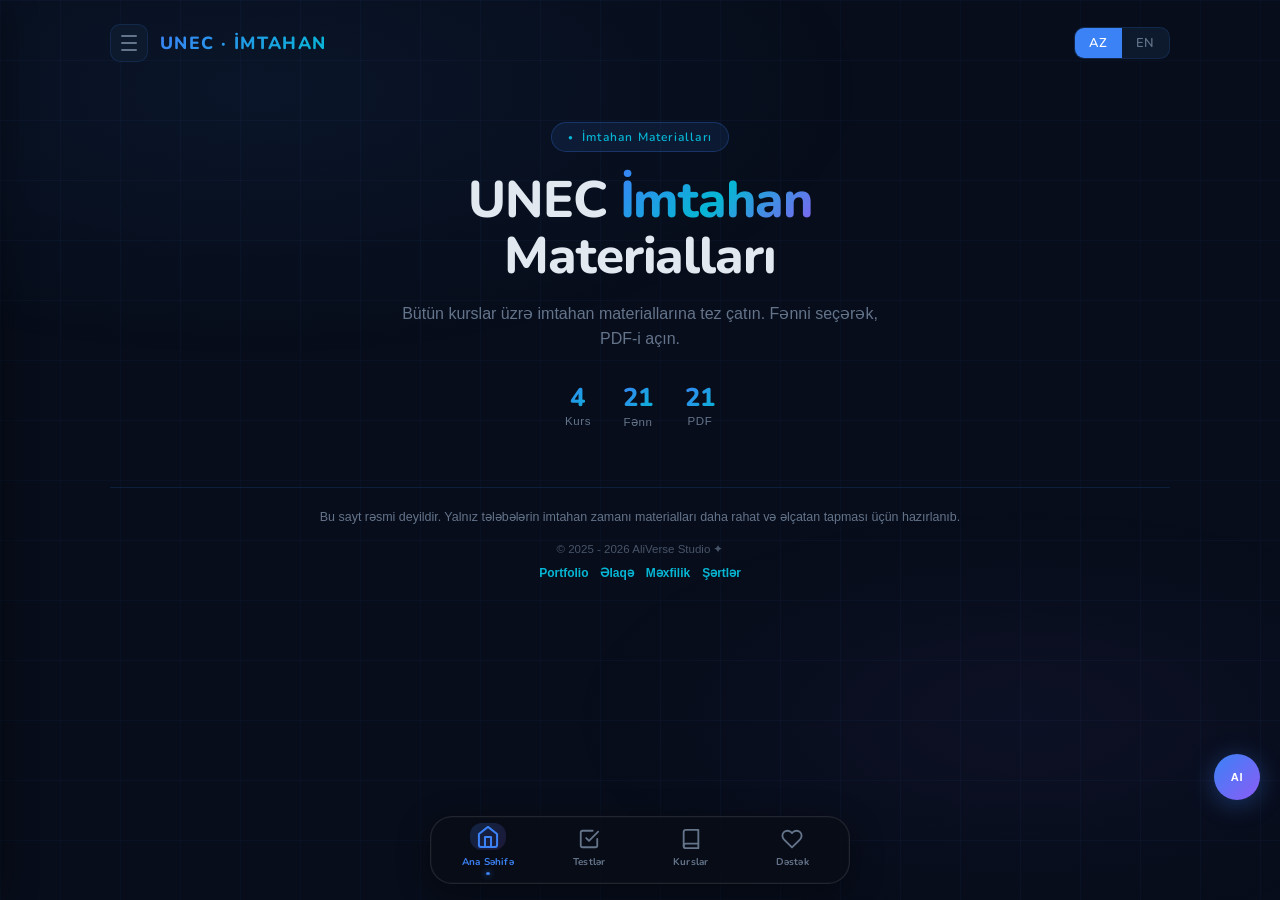
==== index.html @ 5a7d1be7 "Rename index-1.html to index.html" ====
<!DOCTYPE html>
<html lang="az">
<head>
  <meta charset="UTF-8">
  <meta name="viewport" content="width=device-width, initial-scale=1.0">
  <meta name="google-adsense-account" content="ca-pub-4095192858738222">
  <title>UNEC İmtahan Materialları</title>
  <link href="https://fonts.googleapis.com/css2?family=Nunito:wght@400;600;700;800;900&display=swap" rel="stylesheet">
  <link rel="stylesheet" href="style.css">
  <link rel="manifest" href="manifest.json">
  <meta name="theme-color" content="#3b82f6">
  <link rel="apple-touch-icon" href="apple-touch-icon.png">
  <script async src="https://pagead2.googlesyndication.com/pagead/js/adsbygoogle.js?client=ca-pub-4095192858738222" crossorigin="anonymous"></script>
  <script async src="https://www.googletagmanager.com/gtag/js?id=G-HZCMB8RSH3"></script>
  <script>
    window.dataLayer = window.dataLayer || [];
    function gtag(){dataLayer.push(arguments);}
    gtag('js', new Date());
    gtag('config', 'G-HZCMB8RSH3');
  </script>
</head>
<body>

<!-- ═══════════════════════════════════════════════════════════ -->
<!-- PWA INSTALL BANNER                                         -->
<!-- ═══════════════════════════════════════════════════════════ -->
<div id="installBanner">
  <span>📱 Bu saytı tətbiq kimi əlavə et</span>
  <div class="banner-actions">
    <button class="banner-btn-dismiss" onclick="dismissBanner()">Sonra</button>
    <button class="banner-btn-install" onclick="installApp()">Əlavə et</button>
  </div>
</div>

<div class="grid-bg"></div>

<!-- ═══════════════════════════════════════════════════════════ -->
<!-- SIDEBAR OVERLAY                                            -->
<!-- ═══════════════════════════════════════════════════════════ -->
<div id="sidebarOverlay" onclick="closeSidebar()"></div>

<!-- ═══════════════════════════════════════════════════════════ -->
<!-- SIDEBAR PANEL — Sağ tərəfdə                               -->
<!-- ═══════════════════════════════════════════════════════════ -->
<div id="sidebar" class="sidebar">
  <div class="sidebar-header">
    <span class="sidebar-title">Menyu</span>
    <button class="sidebar-close-btn" onclick="closeSidebar()">✕</button>
  </div>

  <!-- Tema Seç -->
  <div class="sidebar-section">
    <div class="sidebar-section-label">🎨 Tema Seç</div>
    <div class="sidebar-theme-options" id="themeOptions">
      <button class="sidebar-theme-opt active" data-theme="ocean" onclick="applyTheme('ocean',this)">
        <span class="theme-dot" style="background:#3b82f6"></span>
        <span class="theme-dot" style="background:#06b6d4"></span>
        <span class="theme-dot" style="background:#8b5cf6"></span>
        <span class="sidebar-theme-name">Ocean</span>
      </button>
      <button class="sidebar-theme-opt" data-theme="forest" onclick="applyTheme('forest',this)">
        <span class="theme-dot" style="background:#22c55e"></span>
        <span class="theme-dot" style="background:#4ade80"></span>
        <span class="theme-dot" style="background:#86efac"></span>
        <span class="sidebar-theme-name">Forest</span>
      </button>
      <button class="sidebar-theme-opt" data-theme="sunset" onclick="applyTheme('sunset',this)">
        <span class="theme-dot" style="background:#f97316"></span>
        <span class="theme-dot" style="background:#ec4899"></span>
        <span class="theme-dot" style="background:#fbbf24"></span>
        <span class="sidebar-theme-name">Sunset</span>
      </button>
      <button class="sidebar-theme-opt theme-extra" data-theme="midnight" onclick="applyTheme('midnight',this)">
        <span class="theme-dot" style="background:#ffffff"></span>
        <span class="theme-dot" style="background:#a3a3a3"></span>
        <span class="theme-dot" style="background:#737373"></span>
        <span class="sidebar-theme-name">Midnight</span>
      </button>
      <button class="sidebar-theme-opt theme-extra" data-theme="candy" onclick="applyTheme('candy',this)">
        <span class="theme-dot" style="background:#a855f7"></span>
        <span class="theme-dot" style="background:#ec4899"></span>
        <span class="theme-dot" style="background:#8b5cf6"></span>
        <span class="sidebar-theme-name">Candy</span>
      </button>
      <button class="sidebar-theme-opt theme-extra" data-theme="arctic" onclick="applyTheme('arctic',this)">
        <span class="theme-dot" style="background:#0284c7"></span>
        <span class="theme-dot" style="background:#0ea5e9"></span>
        <span class="theme-dot" style="background:#38bdf8"></span>
        <span class="sidebar-theme-name">Arctic</span>
      </button>
    </div>
    <button class="theme-expand-btn" id="themeExpandBtn" onclick="toggleExtraThemes()">
      <span id="themeExpandLabel">Daha çox tema</span>
      <svg id="themeExpandIcon" width="12" height="12" viewBox="0 0 24 24" fill="none" stroke="currentColor" stroke-width="2.5" stroke-linecap="round"><polyline points="6 9 12 15 18 9"/></svg>
    </button>
  </div>

  <div class="sidebar-divider"></div>

  <!-- Təşəkkürlər -->
  <div class="sidebar-section">
    <div class="sidebar-section-label">💛 Töhfəçilər</div>
    <button class="sidebar-menu-item" onclick="closeSidebar(); openThanks();">
      <span class="sidebar-menu-icon">
        <svg width="15" height="15" viewBox="0 0 24 24" fill="currentColor" stroke="none"><path d="M20.84 4.61a5.5 5.5 0 0 0-7.78 0L12 5.67l-1.06-1.06a5.5 5.5 0 0 0-7.78 7.78l1.06 1.06L12 21.23l7.78-7.78 1.06-1.06a5.5 5.5 0 0 0 0-7.78z"/></svg>
      </span>
      Təşəkkürlər
      <span class="sidebar-menu-arrow">›</span>
    </button>
  </div>

  <div class="sidebar-divider"></div>

  <!-- About, Privacy, Terms -->
  <div class="sidebar-section">
    <div class="sidebar-section-label">ℹ️ Sayt haqqında</div>
    <button class="sidebar-menu-item" onclick="openAboutModal()">
      <span class="sidebar-menu-icon">
        <svg width="15" height="15" viewBox="0 0 24 24" fill="none" stroke="currentColor" stroke-width="2"><circle cx="12" cy="12" r="10"/><line x1="12" y1="8" x2="12" y2="12"/><line x1="12" y1="16" x2="12.01" y2="16"/></svg>
      </span>
      Haqqımızda
      <span class="sidebar-menu-arrow">›</span>
    </button>
    <button class="sidebar-menu-item" onclick="openPrivacyModal()">
      <span class="sidebar-menu-icon">
        <svg width="15" height="15" viewBox="0 0 24 24" fill="none" stroke="currentColor" stroke-width="2"><path d="M12 22s8-4 8-10V5l-8-3-8 3v7c0 6 8 10 8 10z"/></svg>
      </span>
      Məxfilik siyasəti
      <span class="sidebar-menu-arrow">›</span>
    </button>
    <button class="sidebar-menu-item" onclick="openTermsModal()">
      <span class="sidebar-menu-icon">
        <svg width="15" height="15" viewBox="0 0 24 24" fill="none" stroke="currentColor" stroke-width="2"><path d="M14 2H6a2 2 0 0 0-2 2v16a2 2 0 0 0 2 2h12a2 2 0 0 0 2-2V8z"/><polyline points="14 2 14 8 20 8"/></svg>
      </span>
      İstifadə Şərtləri
      <span class="sidebar-menu-arrow">›</span>
    </button>
  </div>

  <div class="sidebar-footer">
    &copy; 2025 - 2026 AliVerse Studio ✦
  </div>
</div>

<!-- ═══════════════════════════════════════════════════════════ -->
<!-- SUPPORT TOAST NOTIFICATION                                 -->
<!-- ═══════════════════════════════════════════════════════════ -->
<div id="supportToast" class="support-toast">
  <div class="st-left">
    <div class="st-icon">☕</div>
    <div class="st-text">
      <span class="st-title">Layihəyə dəstək ol</span>
      <span class="st-sub">Birbank və ya m10 ilə töhfə ver</span>
    </div>
  </div>
  <div class="st-right">
    <a href="https://app.birbank.az/qp?t=2&id=3F12353F2088F167E0634C0214ACD220" target="_blank" rel="noopener" class="st-btn st-btn-birbank" onclick="dismissToast()">Birbank</a>
    <a href="https://m10.onelink.me/g54T/cw5bg1gx" target="_blank" rel="noopener" class="st-btn st-btn-m10" onclick="dismissToast()">m10</a>
    <button class="st-close" onclick="dismissToast()" aria-label="Bağla">✕</button>
  </div>
</div>

<!-- ═══════════════════════════════════════════════════════════ -->
<!-- HEADER                                                     -->
<!-- ═══════════════════════════════════════════════════════════ -->
<header>
  <div style="display:flex;align-items:center;gap:12px;">
    <button class="hamburger-btn" id="hamburgerBtn" onclick="toggleSidebar()" title="Menyu" aria-label="Menyu aç">
      <span class="hamburger-line"></span>
      <span class="hamburger-line"></span>
      <span class="hamburger-line"></span>
    </button>
    <div class="logo" id="logo-easter" onclick="easterEggClick()">UNEC · İMTAHAN</div>
  </div>
  <div class="lang-toggle">
    <button class="lang-btn active" onclick="setLang('az')">AZ</button>
    <button class="lang-btn" onclick="setLang('en')">EN</button>
  </div>
</header>

<!-- ═══════════════════════════════════════════════════════════ -->
<!-- MODALS                                                     -->
<!-- ═══════════════════════════════════════════════════════════ -->

<!-- Easter Egg Modal -->
<div id="easterOverlay" class="thanks-overlay hidden" onclick="closeEasterIfOutside(event)">
  <div class="thanks-modal" id="easterModal">
    <div class="thanks-modal-header">
      <span class="thanks-modal-icon" style="animation:none">🫥</span>
      <h2 class="thanks-modal-title" style="font-size:1rem">Gizli Bölmə</h2>
      <button class="thanks-modal-close" onclick="closeEaster()">✕</button>
    </div>
    <div class="easter-body">
      <div class="easter-icon">🏆</div>
      <h3 class="easter-title">Xüsusi Təşəkkürlər</h3>
      <p class="easter-desc">Bu sayta <strong>heç bir töhfə vermədiyiniz</strong> üçün sizə xüsusi minnətdarlığımızı bildiririk.</p>
      <div class="easter-list">
        <div class="easter-person"><span class="easter-num">🥇</span><span>Vəlizadə Kərim</span></div>
        <div class="easter-person"><span class="easter-num">🥈</span><span>Atakişiyev Xəzər</span></div>
        <div class="easter-person"><span class="easter-num">🥉</span><span>Paşayev Səid</span></div>
      </div>
      <p class="easter-footer">Siz olmadan bu sayt tamamilə eyni olardı 💅</p>
    </div>
  </div>
</div>

<!-- Xəta Bildiriş Modalı -->
<div id="reportOverlay" class="thanks-overlay hidden" onclick="closeReportIfOutside(event)">
  <div class="report-modal">
    <div class="report-modal-header">
      <div class="report-modal-icon">⚠️</div>
      <h2 class="report-modal-title">Xəta Bildir</h2>
      <button class="report-modal-close" onclick="closeReportModal()">✕</button>
    </div>
    <p class="report-modal-subject" id="report-context"></p>
    <div id="report-form">
      <div class="report-field">
        <label for="report-type">Xəta növü</label>
        <select id="report-type">
          <option>PDF açılmır</option>
          <option>PDF yanlış fəndədir</option>
          <option>Görünüş xətası</option>
          <option>Köhnə / yanlış material</option>
          <option>Düymə işləmir</option>
          <option>Digər</option>
        </select>
      </div>
      <div class="report-field">
        <label for="report-message">Xətanın məzmunu</label>
        <textarea id="report-message" placeholder="Xətanı qısa izah edin..."></textarea>
      </div>
      <div class="report-modal-footer">
        <button class="report-cancel-btn" onclick="closeReportModal()">Ləğv et</button>
        <button class="report-send-btn" id="report-send-btn" onclick="sendReport()">↗ Göndər</button>
      </div>
    </div>
    <div id="report-success" class="report-success hidden">
      <div class="report-success-icon">✅</div>
      <div class="report-success-title">Təşəkkür edirik!</div>
      <p class="report-success-desc">Xəta bildirişiniz alındı.<br>Ən qısa zamanda düzəldiləcək.</p>
    </div>
  </div>
</div>

<!-- Təşəkkürlər Modalı -->
<div id="thanksOverlay" class="thanks-overlay hidden" onclick="closeThanksIfOutside(event)">
  <div class="thanks-modal" id="thanksModal">
    <div class="thanks-modal-header">
      <span class="thanks-modal-icon">💛</span>
      <h2 class="thanks-modal-title">Təşəkkürlər</h2>
      <button class="thanks-modal-close" onclick="closeThanks()">✕</button>
    </div>
    <p class="thanks-modal-desc">Bu layihəyə töhfə verən hər kəsə ürəkdən təşəkkür edirik:</p>
    <ul class="thanks-list" id="thanks-list"></ul>
    <div class="thanks-footer-note">Bu sayt tələbələr üçün, tələbələr tərəfindən hazırlanıb 🎓</div>
  </div>
</div>

<!-- About Modalı -->
<div id="aboutOverlay" class="thanks-overlay hidden" onclick="if(event.target===this)closeAboutModal()">
  <div class="thanks-modal">
    <div class="thanks-modal-header">
      <span class="thanks-modal-icon" style="animation:none">ℹ️</span>
      <h2 class="thanks-modal-title">Sayt Haqqında</h2>
      <button class="thanks-modal-close" onclick="closeAboutModal()">✕</button>
    </div>
    <div class="about-body">
      <p>Bu sayt UNEC tələbələrinin imtahan materiallarına daha rahat çatması üçün <strong>tələbələr tərəfindən</strong> hazırlanmış qeyri-rəsmi bir resursdur.</p>
      <div class="about-list">
        <div class="about-item"><span class="about-item-icon">📚</span><span>Bütün kurslar üzrə PDF materiallar</span></div>
        <div class="about-item"><span class="about-item-icon">🔍</span><span>Sürətli axtarış və filtrasiya</span></div>
        <div class="about-item"><span class="about-item-icon">★</span><span>Seçilmişlərə əlavə etmə funksiyası</span></div>
        <div class="about-item"><span class="about-item-icon">📱</span><span>Mobil tətbiq kimi quraşdırma (PWA)</span></div>
      </div>
      <p class="about-note">⚠️ Bu sayt UNEC-in rəsmi saytı deyildir. Materiallardakı məlumatların dəqiqliyinə görə məsuliyyət daşımırıq.</p>
      <div class="about-contact">
        <a href="mailto:ericismyhero2467@gmail.com">📧 Əlaqə saxla</a>
        <a href="https://ericismyhero.github.io/my-portfolio/" target="_blank">🌐 Portfolio</a>
      </div>
    </div>
  </div>
</div>

<!-- Privacy Policy Modalı -->
<div id="privacyOverlay" class="thanks-overlay hidden" onclick="if(event.target===this)closePrivacyModal()">
  <div class="thanks-modal privacy-modal">
    <div class="thanks-modal-header">
      <span class="thanks-modal-icon" style="animation:none">🔒</span>
      <h2 class="thanks-modal-title">Məxfilik Siyasəti</h2>
      <button class="thanks-modal-close" onclick="closePrivacyModal()">✕</button>
    </div>
    <div class="privacy-body">
      <div class="privacy-section">
        <h3>Toplanan məlumatlar</h3>
        <p>Bu sayt istifadəçilərdən birbaşa şəxsi məlumat toplamır. Aşağıdakı məlumatlar yalnız brauzerinizdə (local storage) saxlanılır:</p>
        <ul>
          <li>Seçilmiş tema və dil seçimi</li>
          <li>Seçilmiş PDF-lər</li>
          <li>Əvvəlcədən açılmış materiallar</li>
        </ul>
        <p style="margin-top:8px;">Bu məlumatlar serverə göndərilmir və yalnız sizin cihazınızda qalır.</p>
      </div>
      <div class="privacy-section">
        <h3>Xəta bildirişləri</h3>
        <p>Saytda xəta göndərdiyiniz zaman daxil etdiyiniz mətn və seçdiyiniz fənn adı <strong>Formspree</strong> vasitəsilə bizə ötürülür. Bu məlumatlar yalnız problemi həll etmək üçün istifadə olunur.</p>
      </div>
      <div class="privacy-section">
        <h3>Üçüncü tərəf xidmətlər</h3>
        <p>Saytda aşağıdakı xidmətlər istifadə olunur:</p>
        <ul>
          <li><strong>Google Fonts</strong> - şriftlərin göstərilməsi üçün</li>
          <li><strong>Google Analytics</strong> - statistika üçün</li>
          <li><strong>Formspree</strong> - form məlumatlarının göndərilməsi üçün</li>
          <li><strong>Vercel & Gemini API</strong> - saytdakı süni intelektin istifadəsi üçün</li>
        </ul>
        <p>Bu xidmətlər öz məxfilik siyasətlərinə malikdir və məlumatların emalı onların qaydalarına uyğun aparılır.</p>
      </div>
      <div class="privacy-section">
        <h3>Google Analytics</h3>
        <p>Bu sayt istifadəçi davranışını analiz etmək üçün Google Analytics xidmətindən istifadə edir.

           Google Analytics aşağıdakı məlumatları toplaya bilər:
           - Ziyarət edilən səhifələr
           - Kliklənən linklər (PDF-lər daxil olmaqla)
           - Cihaz və brauzer məlumatları
           - IP ünvanı (anonimləşdirilmiş şəkildə)

           Bu məlumatlar saytın inkişafı və istifadəçi təcrübəsinin yaxşılaşdırılması məqsədilə istifadə olunur.</p>
      </div>
      <div class="privacy-section">
        <h3>Cookies</h3>
        <p>Bu sayt birbaşa cookie istifadə etmir. Lakin üçüncü tərəf xidmətlər istifadəçi davranışını analiz etmək üçün cookie-lərdən istifadə edə bilər.</p>
      </div>
      <div class="privacy-section">
        <h3>Gələcək dəyişikliklər</h3>
        <p>Bu siyasət zamanla yenilənə bilər. Dəyişikliklər bu səhifədə paylaşılır.</p>
      </div>
      <div class="privacy-section">
        <h3>Əlaqə</h3>
        <p>Hər hansı sual üçün sayt üzərində olan <a href="mailto:ericismyhero2467@gmail.com" class="privacy-link">əlaqə bölməsindən</a> istifadə edin.</p>
      </div>
      <p class="privacy-updated">Son yenilənmə: 4 May 2026</p>
    </div>
  </div>
</div>

<!-- İstifadə Şərtləri Modalı -->
<div id="termsOverlay" class="thanks-overlay hidden" onclick="if(event.target===this)closeTermsModal()">
  <div class="thanks-modal privacy-modal">
    <div class="thanks-modal-header">
      <span class="thanks-modal-icon" style="animation:none">📄</span>
      <h2 class="thanks-modal-title">İstifadə Şərtləri</h2>
      <button class="thanks-modal-close" onclick="closeTermsModal()">✕</button>
    </div>
    <div class="privacy-body">
      <div class="privacy-section">
        <h3>Saytdan istifadə</h3>
        <p>Bu saytdan istifadə etməklə aşağıdakı şərtlərlə razılaşırsınız. Əgər razı deyilsinizsə, saytdan istifadə etməyin.</p>
      </div>

      <div class="privacy-section">
        <h3>Məzmun və məqsəd</h3>
        <p>Bu sayt tələbələr üçün imtahan materiallarını bir yerdə toplamaq məqsədi daşıyır. Sayt rəsmi qurum deyil və heç bir universitetlə rəsmi əlaqəsi yoxdur.</p>
      </div>
      
      <div class="privacy-section">
        <h3>PDF materiallar</h3>
        <p>Saytda yerləşdirilən PDF fayllar istifadəçilər tərəfindən paylaşılmış və ya açıq mənbələrdən götürülmüşdür. Bütün hüquqlar orijinal müəlliflərə aiddir.</p>
        <p style="margin-top:8px;">Əgər hər hansı materialın sizə məxsus olduğunu və saytda yerləşdirilməsinin uyğun olmadığını düşünürsünüzsə, <a href="mailto:ericismyhero2467@gmail.com">bizə bildirin</a>.</p>
      </div>
      
      <div class="privacy-section">
        <h3>Məsuliyyətin məhdudlaşdırılması</h3>
        <p>Saytda yerləşdirilən məlumatların dəqiqliyinə tam zəmanət verilmir. İstifadə zamanı yaranan hər hansı zərərə görə sayt sahibi məsuliyyət daşımır.</p>
      </div>
      
      <div class="privacy-section">
        <h3>Üçüncü tərəf xidmətlər</h3>
        <p>Saytda bəzi üçüncü tərəf xidmətlər istifadə olunur, o cümlədən <strong>Formspree</strong>, <strong>Vercel & Gemini API</strong>, <strong>Google Analytics</strong> və <strong>Google Fonts</strong>.</p>
      </div>
      
      <div class="privacy-section">
        <h3>Dəyişikliklər</h3>
        <p>Bu şərtlər istənilən vaxt yenilənə bilər. Yenilənmiş versiya bu səhifədə paylaşılır.</p>
      </div>
      
      <div class="privacy-section">
        <h3>Əlaqə</h3>
        <p>Hər hansı sual və ya şikayət üçün <a href="mailto:ericismyhero2467@gmail.com" class="privacy-link">əlaqə bölməsindən</a> istifadə edin.</p>
      </div>

      <p class="privacy-updated">Son yenilənmə: 4 May 2026</p>
    </div>
  </div>
</div>

<!-- ═══════════════════════════════════════════════════════════ -->
<!-- PDF LOADING OVERLAY                                        -->
<!-- ═══════════════════════════════════════════════════════════ -->
<div id="pdfLoadingOverlay" class="hidden">
  <div class="pdf-loading-card">
    <div class="pdf-spinner-wrap">
      <div class="pdf-spinner-outer"></div>
      <div class="pdf-spinner-inner"></div>
      <div class="pdf-spinner-icon">PDF</div>
    </div>
    <div class="pdf-loading-title" id="pdfLoadingTitle">PDF Açılır...</div>
    <div class="pdf-loading-subtitle">Fayl hazırlanır, bir an gözləyin</div>
    <div class="pdf-progress-bar">
      <div class="pdf-progress-fill" id="pdfProgressFill"></div>
    </div>
    <div class="pdf-loading-dots">
      <span></span><span></span><span></span>
    </div>
  </div>
</div>

<!-- ═══════════════════════════════════════════════════════════ -->
<!-- MAIN CONTENT — TAB SİSTEMİ                                -->
<!-- ═══════════════════════════════════════════════════════════ -->

<!-- ── TAB 1: ANA SƏHİFƏ ─────────────────────────────────── -->
<div id="main-home" class="main-tab active-tab">
  <div class="container">
    <div class="hero">
      <div class="hero-badge" id="hero-badge">İmtahan Materialları</div>
      <h1 id="hero-title">UNEC <span>İmtahan</span><br>Materialları</h1>
      <p id="hero-desc">Bütün kurslar üzrə imtahan materiallarına tez çatın. Fənni seçərək, PDF-i açın.</p>
      <div class="stats">
        <div class="stat">
          <div class="stat-num" id="stat-courses">4</div>
          <div class="stat-label" id="stat-courses-label">Kurs</div>
        </div>
        <div class="stat">
          <div class="stat-num" id="stat-subjects">21</div>
          <div class="stat-label" id="stat-subjects-label">Fənn</div>
        </div>
        <div class="stat">
          <div class="stat-num" id="stat-pdfs">21</div>
          <div class="stat-label" id="stat-pdfs-label">PDF</div>
        </div>
      </div>
    </div>

    <!-- Footer content in home tab -->
    <div class="home-footer-block">
      <p class="home-footer-note" id="footer-text">Bu sayt rəsmi deyildir. Yalnız tələbələrin imtahan zamanı materialları daha rahat və əlçatan tapması üçün hazırlanıb.</p>
      <div class="home-footer-links">
        <span class="home-footer-copy">&copy; 2025 - 2026 AliVerse Studio ✦</span>
        <a href="https://ericismyhero.github.io/my-portfolio/" target="_blank" class="home-footer-link">Portfolio</a>
        <a href="mailto:ericismyhero2467@gmail.com" class="home-footer-link">Əlaqə</a>
        <span class="home-footer-link" onclick="openPrivacyModal()">Məxfilik</span>
        <span class="home-footer-link" onclick="openTermsModal()">Şərtlər</span>
      </div>
    </div>
  </div>
</div>

<!-- ── TAB 2: KURSLAR ─────────────────────────────────────── -->
<div id="main-courses" class="main-tab" style="display:none;">
  <div class="container">

    <div id="view-home">
      <p class="section-label" id="label-courses">Kurslar</p>
      <div class="courses-grid" id="courses-grid"></div>
    </div>

    <div id="view-subjects" class="hidden">
      <div class="back-btn" onclick="goTo('home')">
        <span>←</span> <span id="back1-text">Kurslara qayıt</span>
      </div>
      <div class="breadcrumb">
        <span class="breadcrumb-item" onclick="goTo('home')" id="bc-home">Ana səhifə</span>
        <span class="breadcrumb-sep">›</span>
        <span class="breadcrumb-current" id="bc-course"></span>
      </div>
      <div class="tab-bar">
        <button class="tab-btn active" id="tab-subjects-btn" onclick="switchTab('subjects')">
          📚 <span id="label-subjects">Fənlər</span>
        </button>
        <button class="tab-btn" id="tab-extras-btn" onclick="switchTab('extras')">
          📦 <span id="label-extras">Əlavələr</span>
        </button>
        <button class="tab-btn" id="tab-favorites-btn" onclick="switchTab('favorites')">
          ★ <span id="label-favorites">Seçilmişlər</span>
        </button>
      </div>

      <div class="search-bar-container" id="searchBarContainer">
        <div class="search-bar-wrapper">
          <div class="search-icon">🔍</div>
          <input type="text" id="searchInput" placeholder="PDF axtar..." autocomplete="off">
          <button class="search-clear" id="searchClear" onclick="clearSearch()">✕</button>
        </div>
        <div class="search-results-info" id="searchResultsInfo"></div>
      </div>

      <div id="tab-subjects-content">
        <div class="subjects-grid" id="subjects-grid"></div>
      </div>
      <div id="tab-extras-content" class="hidden">
        <div class="pdf-items" id="extras-list"></div>
      </div>
      <div id="tab-favorites-content" class="hidden">
        <div class="pdf-items" id="favorites-list"></div>
      </div>
    </div>

    <div id="view-pdfs" class="hidden">
      <div class="back-btn" onclick="goTo('subjects')">
        <span>←</span> <span id="back2-text">Fənlərə qayıt</span>
      </div>
      <div class="breadcrumb">
        <span class="breadcrumb-item" onclick="goTo('home')" id="bc-home2">Ana səhifə</span>
        <span class="breadcrumb-sep">›</span>
        <span class="breadcrumb-item" onclick="goTo('subjects')" id="bc-course2"></span>
        <span class="breadcrumb-sep">›</span>
        <span class="breadcrumb-current" id="bc-subject"></span>
      </div>
      <div class="pdf-section-header">
        <p class="section-label" id="label-pdfs">PDF Materiallar</p>
        <div class="pdf-subject-title" id="pdf-subject-title"></div>
      </div>
      <div class="pdf-items" id="pdf-items"></div>
    </div>

  </div>
</div>

<!-- ── TAB 3: TESTLƏR ─────────────────────────────────────── -->
<div id="main-tests" class="main-tab" style="display:none;">
  <div class="container">

    <!-- START SCREEN -->
    <div id="test-start-screen">
      <div class="hero" style="padding-bottom:0;">
        <div class="hero-badge">Test Sistemi</div>
        <h1 style="font-size:clamp(1.6rem,5vw,2.4rem);">UNEC <span>Test</span><br>Sistemi</h1>
        <p style="opacity:.75;margin-bottom:0;">Suallar bankından random seçilmiş testlər həll edin.</p>
      </div>

      <div class="test-subject-picker">
        <label class="test-picker-label">Fənn seçin</label>
        <div class="test-subject-list" id="testSubjectList">
          <button class="test-subject-chip active" data-subject="muhasibat" onclick="selectTestSubject(this)">Mühasibat Uçotu</button>
          <button class="test-subject-chip" data-subject="iqtisadiyyat" onclick="selectTestSubject(this)">İqtisadiyyat</button>
          <button class="test-subject-chip" data-subject="menecment" onclick="selectTestSubject(this)">Menecment</button>
          <button class="test-subject-chip" data-subject="maliyye" onclick="selectTestSubject(this)">Maliyyə</button>
          <button class="test-subject-chip" data-subject="statistika" onclick="selectTestSubject(this)">Statistika</button>
        </div>
      </div>

      <div class="test-count-picker">
        <label class="test-picker-label">Sual sayı</label>
        <div class="test-count-options">
          <button class="test-count-btn active" data-count="20" onclick="selectTestCount(this)">20 Sual<span class="test-count-sub">Qısa</span></button>
          <button class="test-count-btn" data-count="30" onclick="selectTestCount(this)">30 Sual<span class="test-count-sub">Standart</span></button>
          <button class="test-count-btn" data-count="50" onclick="selectTestCount(this)">50 Sual<span class="test-count-sub">Final</span></button>
        </div>
      </div>

      <div class="test-info-row">
        <div class="test-info-chip">🔀 Hər dəfə fərqli suallar</div>
        <div class="test-info-chip">⏱️ Timer var</div>
        <div class="test-info-chip">📊 Nəticə hesablanır</div>
      </div>

      <button class="test-start-btn" onclick="startTest()">Testi Başlat →</button>

      <div class="test-bank-info" id="testBankInfo"></div>
    </div>

    <!-- QUIZ SCREEN -->
    <div id="test-quiz-screen" class="hidden">
      <div class="test-quiz-header">
        <button class="test-back-btn" onclick="exitTest()">← Çıx</button>
        <div class="test-progress-info">
          <span id="testProgressLabel">1 / 30</span>
        </div>
        <div class="test-timer-wrap">
          <svg class="test-timer-svg" viewBox="0 0 44 44">
            <circle cx="22" cy="22" r="18" class="test-timer-track"/>
            <circle cx="22" cy="22" r="18" id="testTimerRing" class="test-timer-ring"
              style="stroke-dasharray: 113.1; stroke-dashoffset: 0;"/>
          </svg>
          <div class="test-timer" id="testTimer">⏱ 00:00</div>
        </div>
      </div>
      <div class="test-progress-bar-wrap">
        <div class="test-progress-bar-fill" id="testProgressBar" style="width:0%"></div>
      </div>

      <!-- Paginated single-question view -->
      <div id="testQuestionContainer"></div>

      <div class="test-nav-btns">
        <button class="test-nav-btn" id="testPrevBtn" onclick="prevQuestion()">← Əvvəlki</button>
        <button class="test-nav-btn test-nav-next" id="testNextBtn" onclick="nextQuestion()">Növbəti →</button>
        <button class="test-submit-btn hidden" id="testSubmitBtn" onclick="submitTest()">✓ Tamamla</button>
      </div>
    </div>

    <!-- RESULT SCREEN -->
    <div id="test-result-screen" class="hidden">
      <div class="test-result-card">
        <div class="test-result-icon" id="testResultIcon">🎉</div>
        <h2 class="test-result-title" id="testResultTitle">Nəticəniz</h2>
        <div class="test-result-score" id="testResultScore">0 / 0</div>
        <div class="test-result-percent" id="testResultPercent">0%</div>
        <div class="test-result-bar-wrap">
          <div class="test-result-bar-fill" id="testResultBar" style="width:0%"></div>
        </div>
        <div class="test-result-stats" id="testResultStats"></div>
        <div class="test-result-actions">
          <button class="test-action-btn test-action-retry" onclick="retryTest()">🔄 Yenidən</button>
          <button class="test-action-btn test-action-home" onclick="exitTest()">🏠 Ana Menyu</button>
        </div>
      </div>

      <!-- Review wrong answers -->
      <div class="test-review-section">
        <h3 class="test-review-title">❌ Səhv cavablar</h3>
        <div id="testReviewList"></div>
      </div>
    </div>

  </div>
</div>

<!-- ── TAB 4: DƏSTƏK ──────────────────────────────────────── -->
<div id="main-support" class="main-tab" style="display:none;">
  <div class="container">
    <div class="support-page">
      <div class="support-page-header">
        <div class="support-page-icon">☕</div>
        <h2 class="support-page-title">Layihəyə Dəstək Ol</h2>
        <p class="support-page-desc">Bu sayt tamamilə pulsuz və reklamsızdır. Server xərclərini ödəməyə kömək etsəniz, layihə davam edər.</p>
      </div>

      <div class="support-card">
        <div class="support-card-label">
          <span class="ssb-method-dot ssb-dot-birbank"></span>
          Birbank / Bank Kartı
        </div>
        <div class="sidebar-support-btns">
          <a href="https://app.birbank.az/qp?t=2&id=3F12353F2088F167E0634C0214ACD220" target="_blank" rel="noopener" class="sidebar-support-btn">
            <span class="ssb-amount">3 ₼</span>
            <span class="ssb-label">Kofe</span>
          </a>
          <a href="https://app.birbank.az/qp?t=2&id=3F12353F2088F167E0634C0214ACD220" target="_blank" rel="noopener" class="sidebar-support-btn ssb-featured">
            <span class="ssb-pop">★</span>
            <span class="ssb-amount">5 ₼</span>
            <span class="ssb-label">Populyar</span>
          </a>
          <a href="https://app.birbank.az/qp?t=2&id=3F12353F2088F167E0634C0214ACD220" target="_blank" rel="noopener" class="sidebar-support-btn">
            <span class="ssb-amount">7 ₼</span>
            <span class="ssb-label">Server</span>
          </a>
        </div>
      </div>

      <div class="support-card" style="margin-top:16px;">
        <div class="support-card-label">
          <span class="ssb-method-dot ssb-dot-m10"></span>
          m10 ilə sürətli
        </div>
        <a href="https://m10.onelink.me/g54T/cw5bg1gx" target="_blank" rel="noopener" class="ssb-m10-btn">
          <svg width="14" height="14" viewBox="0 0 24 24" fill="none" stroke="currentColor" stroke-width="2.5" stroke-linecap="round" stroke-linejoin="round"><line x1="22" y1="2" x2="11" y2="13"/><polygon points="22 2 15 22 11 13 2 9 22 2"/></svg>
          İstənilən məbləği göndər
        </a>
      </div>

      <div class="support-trust-row">
        <svg width="12" height="12" viewBox="0 0 24 24" fill="currentColor"><path d="M12 22s8-4 8-10V5l-8-3-8 3v7c0 6 8 10 8 10z"/></svg>
        Visa · Mastercard · m10 dəstəklənir
      </div>

      <div class="support-divider"></div>

      <div class="support-contact-row">
        <a href="mailto:ericismyhero2467@gmail.com" class="support-contact-btn">
          📧 Əlaqə saxla
        </a>
        <button class="support-contact-btn" onclick="openThanks()">
          💛 Töhfəçilər
        </button>
      </div>
    </div>
  </div>
</div>

<!-- ═══════════════════════════════════════════════════════════ -->
<!-- AI WIDGET                                                  -->
<!-- ═══════════════════════════════════════════════════════════ -->
<div id="ai-button" onclick="toggleAI()" title="AI Köməkçi">AI</div>

<div id="ai-chat">
  <div id="ai-header">
    <div class="ai-header-left">
      <div class="ai-avatar">AI</div>
      <div class="ai-header-info">
        <span>AI Köməkçi</span>
        <small><span class="ai-status-dot"></span>Onlayn</small>
      </div>
    </div>
    <button onclick="toggleAI()" title="Bağla">×</button>
  </div>
  <div id="ai-messages"></div>
  <div id="ai-input-area">
    <input type="text" id="ai-input" placeholder="Sualını yaz..." autocomplete="off" />
    <button onclick="sendMessage()">Göndər</button>
  </div>
</div>

<!-- ═══════════════════════════════════════════════════════════ -->
<!-- GLASS BOTTOM NAVIGATION BAR                               -->
<!-- ═══════════════════════════════════════════════════════════ -->
<nav class="bottom-nav" id="bottomNav">
  <button class="bottom-nav-btn active" id="btn-home" onclick="switchBottomTab('home')">
    <span class="bottom-nav-icon">
      <svg width="22" height="22" viewBox="0 0 24 24" fill="none" stroke="currentColor" stroke-width="2" stroke-linecap="round" stroke-linejoin="round">
        <path d="M3 9l9-7 9 7v11a2 2 0 0 1-2 2H5a2 2 0 0 1-2-2z"/><polyline points="9 22 9 12 15 12 15 22"/>
      </svg>
    </span>
    <span class="bottom-nav-label">Ana Səhifə</span>
    <span class="bottom-nav-dot"></span>
  </button>

  <button class="bottom-nav-btn" id="btn-tests" onclick="switchBottomTab('tests')">
    <span class="bottom-nav-icon">
      <svg width="22" height="22" viewBox="0 0 24 24" fill="none" stroke="currentColor" stroke-width="2" stroke-linecap="round" stroke-linejoin="round">
        <path d="M9 11l3 3L22 4"/><path d="M21 12v7a2 2 0 0 1-2 2H5a2 2 0 0 1-2-2V5a2 2 0 0 1 2-2h11"/>
      </svg>
    </span>
    <span class="bottom-nav-label">Testlər</span>
    <span class="bottom-nav-dot"></span>
  </button>

  <button class="bottom-nav-btn" id="btn-courses" onclick="switchBottomTab('courses')">
    <span class="bottom-nav-icon">
      <svg width="22" height="22" viewBox="0 0 24 24" fill="none" stroke="currentColor" stroke-width="2" stroke-linecap="round" stroke-linejoin="round">
        <path d="M4 19.5A2.5 2.5 0 0 1 6.5 17H20"/><path d="M6.5 2H20v20H6.5A2.5 2.5 0 0 1 4 19.5v-15A2.5 2.5 0 0 1 6.5 2z"/>
      </svg>
    </span>
    <span class="bottom-nav-label">Kurslar</span>
    <span class="bottom-nav-dot"></span>
  </button>

  <button class="bottom-nav-btn" id="btn-support" onclick="switchBottomTab('support')">
    <span class="bottom-nav-icon">
      <svg width="22" height="22" viewBox="0 0 24 24" fill="none" stroke="currentColor" stroke-width="2" stroke-linecap="round" stroke-linejoin="round">
        <path d="M20.84 4.61a5.5 5.5 0 0 0-7.78 0L12 5.67l-1.06-1.06a5.5 5.5 0 0 0-7.78 7.78l1.06 1.06L12 21.23l7.78-7.78 1.06-1.06a5.5 5.5 0 0 0 0-7.78z"/>
      </svg>
    </span>
    <span class="bottom-nav-label">Dəstək</span>
    <span class="bottom-nav-dot"></span>
  </button>
</nav>

<script src="pdfs.js"></script>
<script src="tests.js"></script>
<script src="app.js"></script>

</body>
</html>
---- style.css ----
:root {
  --bg: #070d1a;
  --surface: #0d1a2e;
  --surface2: #122240;
  --accent: #3b82f6;
  --accent2: #06b6d4;
  --accent3: #8b5cf6;
  --text: #e2e8f0;
  --muted: #64748b;
  --border: rgba(59,130,246,0.15);
  --glow: rgba(59,130,246,0.08);
}

* { margin: 0; padding: 0; box-sizing: border-box; }

body {
  font-family: 'Arial Nova', 'Arial', sans-serif;
  background: var(--bg);
  color: var(--text);
  min-height: 100vh;
  overflow-x: hidden;
}

body::before {
  content: '';
  position: fixed;
  inset: 0;
  background:
    radial-gradient(ellipse 80% 50% at 20% 10%, rgba(59,130,246,0.07) 0%, transparent 60%),
    radial-gradient(ellipse 60% 40% at 80% 80%, rgba(139,92,246,0.05) 0%, transparent 60%);
  pointer-events: none;
  z-index: 0;
}

.grid-bg {
  position: fixed;
  inset: 0;
  background-image:
    linear-gradient(rgba(59,130,246,0.04) 1px, transparent 1px),
    linear-gradient(90deg, rgba(59,130,246,0.04) 1px, transparent 1px);
  background-size: 60px 60px;
  pointer-events: none;
  z-index: 0;
}

.container {
  position: relative;
  z-index: 1;
  max-width: 1100px;
  margin: 0 auto;
  padding: 0 20px 100px;
}

/* ─── Header ────────────────────────────────────────────────── */
header {
  position: relative;
  z-index: 1;
  display: flex;
  justify-content: space-between;
  align-items: center;
  padding: 24px 20px 0;
  max-width: 1100px;
  margin: 0 auto;
}

.logo {
  font-family: 'Arial Nova', 'Nunito', 'Arial', sans-serif;
  font-weight: 800;
  font-size: 1.1rem;
  letter-spacing: 0.08em;
  background: linear-gradient(135deg, var(--accent), var(--accent2));
  -webkit-background-clip: text;
  -webkit-text-fill-color: transparent;
  background-clip: text;
}

.lang-toggle {
  display: flex;
  background: var(--surface);
  border: 1px solid var(--border);
  border-radius: 10px;
  overflow: hidden;
}

.lang-btn {
  padding: 6px 14px;
  font-size: 0.8rem;
  font-family: 'Arial Nova', 'Nunito', 'Arial', sans-serif;
  font-weight: 600;
  letter-spacing: 0.05em;
  cursor: pointer;
  border: none;
  background: transparent;
  color: var(--muted);
  transition: all 0.2s;
}

.lang-btn.active {
  background: var(--accent);
  color: white;
}

/* ─── Hero ──────────────────────────────────────────────────── */
.hero {
  text-align: center;
  padding: 60px 20px 50px;
}

.hero-badge {
  display: inline-flex;
  align-items: center;
  gap: 8px;
  background: rgba(59,130,246,0.1);
  border: 1px solid rgba(59,130,246,0.25);
  border-radius: 100px;
  padding: 6px 16px;
  font-size: 0.75rem;
  color: var(--accent2);
  letter-spacing: 0.1em;
  font-family: 'Arial Nova', 'Nunito', 'Arial', sans-serif;
  font-weight: 600;
  margin-bottom: 20px;
}

.hero-badge::before {
  content: '●';
  font-size: 0.5rem;
  animation: pulse 2s infinite;
}

@keyframes pulse {
  0%, 100% { opacity: 1; }
  50% { opacity: 0.3; }
}

h1 {
  font-family: 'Arial Nova', 'Nunito', 'Arial', sans-serif;
  font-size: clamp(2rem, 5vw, 3.2rem);
  font-weight: 800;
  line-height: 1.1;
  margin-bottom: 16px;
  letter-spacing: -0.02em;
}

h1 span {
  background: linear-gradient(135deg, var(--accent), var(--accent2), var(--accent3));
  -webkit-background-clip: text;
  -webkit-text-fill-color: transparent;
  background-clip: text;
}

.hero p {
  color: var(--muted);
  font-size: 1rem;
  max-width: 480px;
  margin: 0 auto;
  line-height: 1.6;
}

/* ─── Breadcrumb ────────────────────────────────────────────── */
.breadcrumb {
  display: flex;
  align-items: center;
  gap: 8px;
  margin-bottom: 32px;
  font-size: 0.85rem;
  color: var(--muted);
  flex-wrap: wrap;
}

.breadcrumb-item {
  cursor: pointer;
  color: var(--accent);
  transition: color 0.2s;
}

.breadcrumb-item:hover { color: var(--accent2); }
.breadcrumb-sep { color: var(--muted); opacity: 0.4; }
.breadcrumb-current { color: var(--text); }

/* ─── Back button ───────────────────────────────────────────── */
.back-btn {
  display: inline-flex;
  align-items: center;
  gap: 8px;
  margin-bottom: 28px;
  cursor: pointer;
  color: var(--accent);
  font-size: 0.9rem;
  font-weight: 500;
  transition: all 0.2s;
  background: rgba(59,130,246,0.08);
  border: 1px solid var(--border);
  border-radius: 10px;
  padding: 8px 16px;
}

.back-btn:hover {
  background: rgba(59,130,246,0.15);
  transform: translateX(-3px);
}

/* ─── Section label ─────────────────────────────────────────── */
.section-label {
  font-family: 'Arial Nova', 'Nunito', 'Arial', sans-serif;
  font-size: 0.7rem;
  font-weight: 700;
  letter-spacing: 0.15em;
  color: var(--muted);
  text-transform: uppercase;
  margin-bottom: 16px;
}

/* ─── Course Cards ──────────────────────────────────────────── */
.courses-grid {
  display: grid;
  grid-template-columns: repeat(auto-fit, minmax(220px, 1fr));
  gap: 16px;
}

.course-card {
  background: var(--surface);
  border: 1px solid var(--border);
  border-radius: 20px;
  padding: 32px 24px;
  cursor: pointer;
  transition: all 0.3s cubic-bezier(0.34, 1.56, 0.64, 1);
  text-align: center;
  position: relative;
  overflow: hidden;
}

.course-card::before {
  content: '';
  position: absolute;
  inset: 0;
  background: linear-gradient(135deg, rgba(59,130,246,0.05), rgba(6,182,212,0.03));
  opacity: 0;
  transition: opacity 0.3s;
}

.course-card:hover { transform: translateY(-6px) scale(1.01); border-color: rgba(59,130,246,0.35); }
.course-card:hover::before { opacity: 1; }

.course-icon {
  font-size: 2.5rem;
  margin-bottom: 16px;
  display: block;
}

.course-card h3 {
  font-family: 'Arial Nova', 'Nunito', 'Arial', sans-serif;
  font-size: 1.1rem;
  font-weight: 700;
  margin-bottom: 8px;
}

.course-card .sub-count {
  font-size: 0.78rem;
  color: var(--muted);
}

.course-card .tag {
  display: inline-block;
  margin-top: 12px;
  padding: 3px 10px;
  background: rgba(59,130,246,0.12);
  border-radius: 100px;
  font-size: 0.7rem;
  color: var(--accent2);
  font-weight: 500;
}

/* ─── Tab Bar ───────────────────────────────────────────────── */
.tab-bar {
  display: flex;
  gap: 8px;
  margin-bottom: 0;
  background: var(--surface);
  border: 1px solid var(--border);
  border-radius: 14px;
  padding: 6px;
  flex-wrap: wrap;
}

.tab-btn {
  flex: 1;
  min-width: 80px;
  padding: 10px 16px;
  border: none;
  border-radius: 10px;
  background: transparent;
  color: var(--muted);
  font-size: 0.85rem;
  font-family: 'Arial Nova', 'Nunito', 'Arial', sans-serif;
  font-weight: 600;
  cursor: pointer;
  transition: all 0.2s ease;
  display: flex;
  align-items: center;
  justify-content: center;
  gap: 6px;
  white-space: nowrap;
}

.tab-btn:hover {
  color: var(--text);
  background: var(--surface2);
}

.tab-btn.active {
  background: var(--accent);
  color: white;
  box-shadow: 0 2px 10px rgba(59, 130, 246, 0.35);
}

/* ─── Subject Cards ─────────────────────────────────────────── */
.subjects-grid {
  display: grid;
  grid-template-columns: repeat(auto-fill, minmax(260px, 1fr));
  gap: 14px;
}

.subject-card {
  background: var(--surface);
  border: 1px solid var(--border);
  border-radius: 16px;
  padding: 20px;
  cursor: pointer;
  transition: all 0.25s;
  display: flex;
  align-items: center;
  gap: 14px;
  position: relative;
  overflow: hidden;
}

.subject-card::after {
  content: '›';
  position: absolute;
  right: 18px;
  font-size: 1.4rem;
  color: var(--muted);
  transition: all 0.25s;
}

.subject-card:hover { border-color: rgba(59,130,246,0.4); background: var(--surface2); transform: translateX(4px); }
.subject-card:hover::after { color: var(--accent); right: 14px; }

.subject-icon {
  width: 44px;
  height: 44px;
  border-radius: 12px;
  background: linear-gradient(135deg, var(--accent), var(--accent3));
  display: flex;
  align-items: center;
  justify-content: center;
  font-size: 1.1rem;
  flex-shrink: 0;
}

.subject-info { flex: 1; min-width: 0; padding-right: 20px; }
.subject-info h4 {
  font-family: 'Arial Nova', 'Nunito', 'Arial', sans-serif;
  font-size: 0.88rem;
  font-weight: 600;
  line-height: 1.3;
  margin-bottom: 4px;
}

.subject-info .pdf-count {
  font-size: 0.73rem;
  color: var(--muted);
}

.pdf-badge {
  display: inline-flex;
  align-items: center;
  gap: 4px;
  background: rgba(6,182,212,0.1);
  border: 1px solid rgba(6,182,212,0.2);
  border-radius: 6px;
  padding: 2px 7px;
  font-size: 0.68rem;
  color: var(--accent2);
  font-weight: 600;
}

/* ─── PDF List ──────────────────────────────────────────────── */
.pdf-section-header {
  margin-bottom: 24px;
}

.pdf-subject-title {
  font-family: 'Arial Nova', 'Nunito', 'Arial', sans-serif;
  font-size: 1.4rem;
  font-weight: 700;
  margin-bottom: 6px;
}

.pdf-items {
  display: flex;
  flex-direction: column;
  gap: 12px;
}

/* ─── PDF Item (Desktop) ────────────────────────────────────── */
.pdf-item {
  background: var(--surface);
  border: 1px solid var(--border);
  border-radius: 14px;
  padding: 18px 22px;
  display: flex;
  align-items: center;
  gap: 16px;
  transition: all 0.25s;
}

.pdf-item:hover {
  border-color: rgba(59,130,246,0.4);
  background: var(--surface2);
}

.pdf-file-icon {
  width: 48px;
  height: 58px;
  background: linear-gradient(135deg, #ef4444, #dc2626);
  border-radius: 10px;
  display: flex;
  flex-direction: column;
  align-items: center;
  justify-content: center;
  flex-shrink: 0;
  position: relative;
  box-shadow: 0 4px 12px rgba(239,68,68,0.3);
}

.pdf-file-icon::before {
  content: '';
  position: absolute;
  top: 0; right: 0;
  width: 0; height: 0;
  border-style: solid;
  border-width: 0 12px 12px 0;
  border-color: transparent var(--surface) transparent transparent;
}

.pdf-file-icon span {
  font-size: 0.55rem;
  font-weight: 800;
  color: white;
  letter-spacing: 0.05em;
  margin-top: 4px;
}

.pdf-info { flex: 1; min-width: 0; }

.pdf-name {
  font-family: 'Arial Nova', 'Nunito', 'Arial', sans-serif;
  font-size: 0.95rem;
  font-weight: 600;
  margin-bottom: 4px;
  word-break: break-word;
}

/* ─── PDF Number ────────────────────────────────────────────── */
.pdf-number {
  display: inline-flex;
  align-items: center;
  justify-content: center;
  min-width: 26px;
  height: 26px;
  background: linear-gradient(135deg, var(--accent), var(--accent3));
  border-radius: 8px;
  font-size: 0.8rem;
  font-weight: 800;
  color: white;
  margin-right: 8px;
  padding: 0 7px;
  font-family: 'Arial Nova', 'Nunito', 'Arial', sans-serif;
  vertical-align: middle;
}

.pdf-meta {
  font-size: 0.75rem;
  color: var(--muted);
  display: flex;
  align-items: center;
  gap: 8px;
  flex-wrap: wrap;
}

/* ─── PDF Actions (Desktop) ─────────────────────────────────── */
.pdf-actions {
  display: flex;
  align-items: center;
  gap: 8px;
  flex-shrink: 0;
}

/* ─── Pill Düymə Sistemi (Aç / Endir / Seçilmişlər) ────────── */
.pill-btn {
  height: 40px;
  width: 110px;
  border-radius: 40px;
  border: 1px solid rgba(255, 255, 255, 0.12);
  background-color: var(--surface2);
  display: inline-flex;
  align-items: center;
  justify-content: center;
  cursor: pointer;
  transition-duration: 0.3s;
  overflow: hidden;
  flex-shrink: 0;
  padding: 0;
  text-decoration: none;
}
.pill-icon {
  width: 30px;
  height: 30px;
  border-radius: 50px;
  display: flex;
  align-items: center;
  justify-content: center;
  overflow: hidden;
  z-index: 2;
  transition-duration: 0.3s;
  flex-shrink: 0;
}
.pill-btn-open .pill-icon { background: linear-gradient(to bottom, #60a5fa, #3b82f6); }
.pill-btn-dl   .pill-icon { background: linear-gradient(to bottom, #f87171, #ef4444); }
.pill-btn-fav  .pill-icon { background: linear-gradient(to bottom, #d1d5db, #9ca3af); transition-duration: 0.3s; }
.pill-btn-fav.active .pill-icon { background: linear-gradient(to bottom, #fcd34d, #f59e0b); }
.pill-icon svg { width: 14px; height: 14px; fill: white; }
.pill-text {
  height: 100%;
  width: 68px;
  display: flex;
  align-items: center;
  justify-content: center;
  color: var(--text);
  font-family: 'Arial Nova', 'Nunito', 'Arial', sans-serif;
  font-size: 0.82rem;
  font-weight: 700;
  z-index: 1;
  transition-duration: 0.3s;
  white-space: nowrap;
}
.pill-btn:hover .pill-icon { width: 96px; }
.pill-btn:hover .pill-text { transform: translateX(10px); width: 0; font-size: 0; }
.pill-btn:active { transform: scale(0.95); transition-duration: 0.3s; }

/* ─── Aç düyməsi ────────────────────────────────────────────── */
.pdf-open-btn {
  display: inline-flex;
  align-items: center;
  gap: 7px;
  padding: 9px 18px;
  background: var(--accent);
  color: white;
  text-decoration: none;
  border-radius: 10px;
  font-size: 0.82rem;
  font-weight: 600;
  font-family: 'Arial Nova', 'Nunito', 'Arial', sans-serif;
  transition: all 0.2s;
  white-space: nowrap;
  flex-shrink: 0;
}

.pdf-open-btn:hover {
  background: var(--accent2);
  transform: translateY(-1px);
  box-shadow: 0 4px 12px rgba(59,130,246,0.4);
}

/* ─── Endir düyməsi ─────────────────────────────────────────── */
.pdf-download-btn {
  display: inline-flex;
  align-items: center;
  gap: 7px;
  padding: 9px 18px;
  background: rgba(239, 68, 68, 0.15);
  color: #ef4444;
  text-decoration: none;
  border-radius: 10px;
  font-size: 0.82rem;
  font-weight: 600;
  font-family: 'Arial Nova', 'Nunito', 'Arial', sans-serif;
  transition: all 0.2s;
  white-space: nowrap;
  flex-shrink: 0;
  border: 1px solid rgba(239, 68, 68, 0.3);
}

.pdf-download-btn:hover {
  background: rgba(239, 68, 68, 0.25);
  border-color: rgba(239, 68, 68, 0.55);
  transform: translateY(-1px);
  box-shadow: 0 4px 12px rgba(239, 68, 68, 0.25);
}

/* ─── Sevilmişlər düyməsi ───────────────────────────────────── */
.fav-btn {
  width: 36px;
  height: 36px;
  border-radius: 10px;
  border: 1px solid var(--border);
  background: transparent;
  color: var(--muted);
  font-size: 1.1rem;
  cursor: pointer;
  transition: all 0.2s;
  display: flex;
  align-items: center;
  justify-content: center;
  flex-shrink: 0;
}

.fav-btn:hover {
  border-color: #f59e0b;
  color: #f59e0b;
  background: rgba(245,158,11,0.08);
}

.fav-btn.active {
  border-color: #f59e0b;
  color: #f59e0b;
  background: rgba(245,158,11,0.12);
}

/* ─── PDF Type Badge ────────────────────────────────────────── */
.pdf-type-badge {
  display: inline-flex;
  align-items: center;
  gap: 4px;
  padding: 2px 8px;
  border-radius: 6px;
  font-size: 0.65rem;
  font-weight: 700;
  font-family: 'Arial Nova', 'Nunito', 'Arial', sans-serif;
  letter-spacing: 0.03em;
  border: 1px solid;
  flex-shrink: 0;
  text-transform: uppercase;
}

/* ─── İmtahan tipi badge ────────────────────────────────────── */
.exam-type-badge {
  display: inline-flex;
  align-items: center;
  gap: 4px;
  padding: 2px 8px;
  border-radius: 6px;
  font-size: 0.67rem;
  font-weight: 700;
  font-family: 'Arial Nova', 'Nunito', 'Arial', sans-serif;
  letter-spacing: 0.03em;
  flex-shrink: 0;
}

.exam-type-test {
  background: rgba(59, 130, 246, 0.12);
  border: 1px solid rgba(59, 130, 246, 0.25);
  color: #60a5fa;
}

.exam-type-yazili {
  background: rgba(168, 85, 247, 0.12);
  border: 1px solid rgba(168, 85, 247, 0.25);
  color: #c084fc;
}

/* ─── Search Bar ────────────────────────────────────────────── */
.search-bar-container {
  position: relative;
  z-index: 10;
  padding: 14px 0 4px;
  margin-bottom: 16px;
}

.search-bar-wrapper {
  position: relative;
  display: flex;
  align-items: center;
  background: var(--surface);
  border: 1px solid var(--border);
  border-radius: 14px;
  padding: 0 16px;
  transition: all 0.3s ease;
}

.search-bar-wrapper:focus-within {
  border-color: var(--accent);
  box-shadow: 0 0 0 3px rgba(59, 130, 246, 0.15);
}

.search-icon {
  font-size: 1.1rem;
  margin-right: 12px;
  opacity: 0.6;
  flex-shrink: 0;
}

#searchInput {
  flex: 1;
  background: transparent;
  border: none;
  outline: none;
  color: var(--text);
  font-size: 0.95rem;
  font-family: 'Arial Nova', 'Nunito', 'Arial', sans-serif;
  padding: 14px 0;
  width: 100%;
}

#searchInput::placeholder {
  color: var(--muted);
  opacity: 0.7;
}

.search-clear {
  background: transparent;
  border: none;
  color: var(--muted);
  font-size: 1rem;
  cursor: pointer;
  padding: 6px;
  border-radius: 6px;
  opacity: 0;
  visibility: hidden;
  transition: all 0.2s;
  flex-shrink: 0;
  width: 28px;
  height: 28px;
  display: flex;
  align-items: center;
  justify-content: center;
}

.search-clear.visible {
  opacity: 1;
  visibility: visible;
}

.search-clear:hover {
  background: rgba(239, 68, 68, 0.1);
  color: #ef4444;
}

.search-results-info {
  font-size: 0.75rem;
  color: var(--muted);
  margin-top: 8px;
  padding-left: 4px;
  min-height: 18px;
}

.no-results {
  text-align: center;
  padding: 40px 20px;
  color: var(--muted);
  font-size: 0.95rem;
}

.no-results-icon {
  font-size: 3rem;
  margin-bottom: 12px;
  opacity: 0.5;
}

/* ─── Footer ────────────────────────────────────────────────── */
.footer {
  position: fixed;
  bottom: 0; left: 0;
  width: 100%;
  background: rgba(7,13,26,0.95);
  backdrop-filter: blur(12px);
  border-top: 1px solid var(--border);
  padding: 12px 20px;
  text-align: center;
  font-size: 0.75rem;
  color: var(--muted);
  z-index: 100;
}

.footer-credits {
  margin-top: 5px;
  font-size: 0.72rem;
  color: var(--muted);
  display: flex;
  justify-content: center;
  align-items: center;
  gap: 8px;
  flex-wrap: wrap;
}

.footer-credits a {
  color: var(--accent2);
  text-decoration: none;
  transition: color 0.2s;
}

.footer-credits a:hover { color: var(--accent); }

.footer-sep { opacity: 0.3; }

.footer-legal-link {
  color: var(--accent2);
  cursor: pointer;
  transition: color 0.2s;
}

.footer-legal-link:hover { color: var(--accent); }

/* ─── PWA Install Banner ────────────────────────────────────── */
#installBanner {
  display: none;
  position: fixed;
  top: 0; left: 0; right: 0;
  background: linear-gradient(135deg, #1e3a5f, #0d2a4a);
  border-bottom: 1px solid rgba(59,130,246,0.35);
  backdrop-filter: blur(12px);
  color: var(--text);
  padding: 12px 20px;
  z-index: 9999;
  align-items: center;
  justify-content: space-between;
  gap: 12px;
  font-size: 0.88rem;
  flex-wrap: wrap;
  animation: slideDown 0.35s cubic-bezier(0.22, 1, 0.36, 1);
}

#installBanner.visible { display: flex; }

@keyframes slideDown {
  from { transform: translateY(-100%); opacity: 0; }
  to   { transform: translateY(0);     opacity: 1; }
}

.banner-actions {
  display: flex;
  gap: 8px;
  flex-shrink: 0;
}

.banner-btn-dismiss {
  padding: 6px 14px;
  border-radius: 8px;
  border: 1px solid rgba(255,255,255,0.2);
  background: transparent;
  color: var(--muted);
  font-size: 0.8rem;
  cursor: pointer;
  font-family: 'Arial Nova', 'Arial', sans-serif;
  transition: all 0.2s;
}

.banner-btn-dismiss:hover {
  background: rgba(255,255,255,0.07);
  color: var(--text);
}

.banner-btn-install {
  padding: 6px 16px;
  border-radius: 8px;
  border: none;
  background: var(--accent);
  color: white;
  font-size: 0.8rem;
  font-weight: 600;
  cursor: pointer;
  font-family: 'Arial Nova', 'Arial', sans-serif;
  transition: all 0.2s;
}

.banner-btn-install:hover {
  background: var(--accent2);
  transform: translateY(-1px);
  box-shadow: 0 4px 12px rgba(59,130,246,0.4);
}

/* ─── Stats ─────────────────────────────────────────────────── */
.stats {
  display: flex;
  justify-content: center;
  gap: 32px;
  margin-top: 28px;
  flex-wrap: wrap;
}

.stat { text-align: center; }

.stat-num {
  font-family: 'Arial Nova', 'Nunito', 'Arial', sans-serif;
  font-size: 1.6rem;
  font-weight: 800;
  background: linear-gradient(135deg, var(--accent), var(--accent2));
  -webkit-background-clip: text;
  -webkit-text-fill-color: transparent;
  background-clip: text;
}

.stat-label {
  font-size: 0.72rem;
  color: var(--muted);
  letter-spacing: 0.05em;
}

/* ─── Animations ────────────────────────────────────────────── */
@keyframes fadeUp {
  from { opacity: 0; transform: translateY(16px); }
  to { opacity: 1; transform: translateY(0); }
}

.animate-in {
  animation: fadeUp 0.4s cubic-bezier(0.22, 1, 0.36, 1) forwards;
}

.animate-in:nth-child(1) { animation-delay: 0ms; }
.animate-in:nth-child(2) { animation-delay: 60ms; }
.animate-in:nth-child(3) { animation-delay: 120ms; }
.animate-in:nth-child(4) { animation-delay: 180ms; }
.animate-in:nth-child(5) { animation-delay: 240ms; }
.animate-in:nth-child(6) { animation-delay: 300ms; }
.animate-in:nth-child(7) { animation-delay: 360ms; }
.animate-in:nth-child(8) { animation-delay: 420ms; }

/* ─── Xəta Bildir ───────────────────────────────────────────── */
.report-error-btn {
  display: flex;
  align-items: center;
  justify-content: center;
  gap: 8px;
  width: 100%;
  padding: 13px;
  margin-top: 16px;
  background: transparent;
  border: 1px dashed rgba(239, 68, 68, 0.3);
  border-radius: 12px;
  font-size: 0.82rem;
  font-family: 'Arial Nova', 'Nunito', 'Arial', sans-serif;
  font-weight: 600;
  color: var(--muted);
  cursor: pointer;
  transition: all 0.25s ease;
}

.report-error-btn:hover {
  background: rgba(239, 68, 68, 0.07);
  border-color: rgba(239, 68, 68, 0.55);
  color: #ef4444;
}

.report-error-btn svg {
  flex-shrink: 0;
  opacity: 0.7;
  transition: opacity 0.2s;
}

.report-error-btn:hover svg { opacity: 1; }

/* ─── Xəta Modal ────────────────────────────────────────────── */
#reportOverlay {
  position: fixed;
  inset: 0;
  background: rgba(0, 0, 0, 0.55);
  backdrop-filter: blur(6px);
  -webkit-backdrop-filter: blur(6px);
  z-index: 9100;
  display: flex;
  align-items: center;
  justify-content: center;
  padding: 20px;
  animation: overlayIn 0.2s ease;
}

#reportOverlay.hidden { display: none; }

.report-modal {
  background: var(--surface);
  border: 1px solid var(--border);
  border-radius: 22px;
  padding: 28px 26px 24px;
  max-width: 420px;
  width: 100%;
  box-shadow: 0 20px 60px rgba(0, 0, 0, 0.4);
  animation: modalIn 0.3s cubic-bezier(0.34, 1.56, 0.64, 1);
}

.report-modal-header {
  display: flex;
  align-items: center;
  gap: 10px;
  margin-bottom: 6px;
}

.report-modal-icon {
  width: 34px;
  height: 34px;
  border-radius: 10px;
  background: rgba(239, 68, 68, 0.12);
  border: 1px solid rgba(239, 68, 68, 0.25);
  display: flex;
  align-items: center;
  justify-content: center;
  font-size: 1rem;
  flex-shrink: 0;
}

.report-modal-title {
  font-family: 'Arial Nova', 'Nunito', 'Arial', sans-serif;
  font-size: 1.1rem;
  font-weight: 800;
  color: var(--text);
  flex: 1;
}

.report-modal-close {
  width: 30px;
  height: 30px;
  border-radius: 8px;
  border: none;
  background: var(--surface2);
  color: var(--muted);
  font-size: 0.9rem;
  cursor: pointer;
  display: flex;
  align-items: center;
  justify-content: center;
  transition: all 0.15s;
  flex-shrink: 0;
}

.report-modal-close:hover {
  background: rgba(239, 68, 68, 0.12);
  color: #ef4444;
}

.report-modal-subject {
  font-size: 0.78rem;
  color: var(--muted);
  margin-bottom: 20px;
  padding-left: 44px;
  line-height: 1.4;
}

.report-field { margin-bottom: 14px; }

.report-field label {
  display: block;
  font-size: 0.7rem;
  font-weight: 700;
  letter-spacing: 0.1em;
  text-transform: uppercase;
  color: var(--muted);
  margin-bottom: 6px;
  font-family: 'Arial Nova', 'Nunito', 'Arial', sans-serif;
}

.report-field select,
.report-field textarea {
  width: 100%;
  background: var(--surface2);
  border: 1px solid var(--border);
  border-radius: 10px;
  color: var(--text);
  font-size: 0.88rem;
  font-family: 'Arial Nova', 'Nunito', 'Arial', sans-serif;
  padding: 10px 13px;
  outline: none;
  box-sizing: border-box;
  transition: border-color 0.2s;
  appearance: none;
  -webkit-appearance: none;
}

.report-field select {
  background-image: url("data:image/svg+xml,%3Csvg xmlns='http://www.w3.org/2000/svg' width='12' height='12' viewBox='0 0 24 24' fill='none' stroke='%2364748b' stroke-width='2'%3E%3Cpolyline points='6 9 12 15 18 9'/%3E%3C/svg%3E");
  background-repeat: no-repeat;
  background-position: right 12px center;
  padding-right: 32px;
  cursor: pointer;
}

.report-field select option {
  background: var(--surface2);
  color: var(--text);
}

.report-field textarea {
  resize: vertical;
  min-height: 100px;
  line-height: 1.55;
}

.report-field select:focus,
.report-field textarea:focus {
  border-color: rgba(239, 68, 68, 0.5);
  box-shadow: 0 0 0 3px rgba(239, 68, 68, 0.08);
}

.report-modal-footer {
  display: flex;
  gap: 10px;
  margin-top: 20px;
}

.report-cancel-btn {
  flex: 1;
  padding: 10px 16px;
  border-radius: 10px;
  border: 1px solid var(--border);
  background: transparent;
  color: var(--muted);
  font-size: 0.85rem;
  font-family: 'Arial Nova', 'Nunito', 'Arial', sans-serif;
  font-weight: 600;
  cursor: pointer;
  transition: all 0.2s;
}

.report-cancel-btn:hover {
  background: var(--surface2);
  color: var(--text);
}

.report-send-btn {
  flex: 2;
  padding: 10px 16px;
  border-radius: 10px;
  border: 1px solid rgba(239, 68, 68, 0.3);
  background: rgba(239, 68, 68, 0.15);
  color: #ef4444;
  font-size: 0.85rem;
  font-family: 'Arial Nova', 'Nunito', 'Arial', sans-serif;
  font-weight: 700;
  cursor: pointer;
  display: flex;
  align-items: center;
  justify-content: center;
  gap: 7px;
  transition: all 0.2s;
}

.report-send-btn:hover:not(:disabled) {
  background: rgba(239, 68, 68, 0.25);
  border-color: rgba(239, 68, 68, 0.55);
  transform: translateY(-1px);
}

.report-send-btn:disabled {
  opacity: 0.5;
  cursor: not-allowed;
}

.report-success {
  text-align: center;
  padding: 20px 10px 10px;
}

.report-success-icon { font-size: 2.5rem; margin-bottom: 12px; }

.report-success-title {
  font-family: 'Arial Nova', 'Nunito', 'Arial', sans-serif;
  font-size: 1.05rem;
  font-weight: 800;
  color: var(--text);
  margin-bottom: 8px;
}

.report-success-desc {
  font-size: 0.84rem;
  color: var(--muted);
  line-height: 1.5;
}

/* ─── Təşəkkürlər ───────────────────────────────────────────── */
.thanks-btn {
  display: inline-flex;
  align-items: center;
  justify-content: center;
  gap: 6px;
  padding: 6px 14px;
  background: rgba(245, 158, 11, 0.12);
  border: 1px solid rgba(245, 158, 11, 0.3);
  border-radius: 10px;
  color: #f59e0b;
  font-size: 0.78rem;
  font-family: 'Arial Nova', 'Nunito', 'Arial', sans-serif;
  font-weight: 700;
  cursor: pointer;
  transition: all 0.2s ease;
  white-space: nowrap;
  height: 36px;
}

.thanks-btn:hover {
  background: rgba(245, 158, 11, 0.22);
  border-color: rgba(245, 158, 11, 0.55);
  transform: translateY(-1px);
  box-shadow: 0 4px 14px rgba(245, 158, 11, 0.2);
}

@media (max-width: 520px) {
  .thanks-btn-text { display: none; }
  .thanks-btn { width: 36px; height: 36px; padding: 0; border-radius: 50%; }
}

/* ─── Overlay ───────────────────────────────────────────────── */
.thanks-overlay {
  position: fixed;
  inset: 0;
  background: rgba(0, 0, 0, 0.55);
  backdrop-filter: blur(6px);
  -webkit-backdrop-filter: blur(6px);
  z-index: 9000;
  display: flex;
  align-items: center;
  justify-content: center;
  padding: 20px;
  animation: overlayIn 0.2s ease;
}

.thanks-overlay.hidden { display: none; }

@keyframes overlayIn {
  from { opacity: 0; }
  to   { opacity: 1; }
}

/* ─── Modal ─────────────────────────────────────────────────── */
.thanks-modal {
  background: var(--surface);
  border: 1px solid var(--border);
  border-radius: 24px;
  padding: 32px 28px 28px;
  max-width: 420px;
  width: 100%;
  box-shadow: 0 20px 60px rgba(0, 0, 0, 0.4);
  animation: modalIn 0.3s cubic-bezier(0.34, 1.56, 0.64, 1);
  position: relative;
}

@keyframes modalIn {
  from { opacity: 0; transform: scale(0.88) translateY(20px); }
  to   { opacity: 1; transform: scale(1)    translateY(0);    }
}

.thanks-modal-header {
  display: flex;
  align-items: center;
  gap: 10px;
  margin-bottom: 14px;
}

.thanks-modal-icon {
  font-size: 1.6rem;
  line-height: 1;
  animation: heartbeat 1.6s ease infinite;
}

@keyframes heartbeat {
  0%, 100% { transform: scale(1);    }
  14%       { transform: scale(1.18); }
  28%       { transform: scale(1);    }
  42%       { transform: scale(1.12); }
  56%       { transform: scale(1);    }
}

.thanks-modal-title {
  font-family: 'Arial Nova', 'Nunito', 'Arial', sans-serif;
  font-size: 1.25rem;
  font-weight: 800;
  color: var(--text);
  flex: 1;
}

.thanks-modal-close {
  width: 30px;
  height: 30px;
  border-radius: 8px;
  border: none;
  background: var(--surface2);
  color: var(--muted);
  font-size: 0.9rem;
  cursor: pointer;
  display: flex;
  align-items: center;
  justify-content: center;
  transition: all 0.15s;
  flex-shrink: 0;
}

.thanks-modal-close:hover {
  background: rgba(239, 68, 68, 0.12);
  color: #ef4444;
}

.thanks-modal-desc {
  font-size: 0.85rem;
  color: var(--muted);
  margin-bottom: 20px;
  line-height: 1.5;
}

.thanks-list {
  list-style: none;
  display: flex;
  flex-direction: column;
  gap: 8px;
  margin-bottom: 20px;
  padding: 0;
}

.thanks-section-label {
  font-size: 0.68rem;
  font-weight: 700;
  letter-spacing: 0.12em;
  text-transform: uppercase;
  color: var(--muted);
  padding: 6px 4px 2px;
  margin-top: 6px;
}

.thanks-section-label:first-child { margin-top: 0; }

.thanks-list li:not(.thanks-section-label) {
  display: flex;
  align-items: center;
  gap: 14px;
  background: var(--surface2);
  border: 1px solid var(--border);
  border-radius: 14px;
  padding: 12px 16px;
  transition: border-color 0.2s;
}

.thanks-list li:not(.thanks-section-label):hover {
  border-color: rgba(245, 158, 11, 0.35);
}

.thanks-avatar {
  width: 38px;
  height: 38px;
  border-radius: 10px;
  background: linear-gradient(135deg, #f59e0b, #d97706);
  display: flex;
  align-items: center;
  justify-content: center;
  font-size: 0.95rem;
  font-weight: 800;
  color: white;
  flex-shrink: 0;
  font-family: 'Arial Nova', 'Nunito', 'Arial', sans-serif;
}

.thanks-person {
  flex: 1;
  display: flex;
  flex-direction: column;
  gap: 2px;
}

.thanks-name {
  font-size: 0.92rem;
  font-weight: 700;
  color: var(--text);
  font-family: 'Arial Nova', 'Nunito', 'Arial', sans-serif;
}

.thanks-heart { font-size: 1rem; color: #f59e0b; opacity: 0.7; }

.thanks-footer-note {
  text-align: center;
  font-size: 0.78rem;
  color: var(--muted);
  border-top: 1px solid var(--border);
  padding-top: 16px;
}

/* ─── Easter Egg ────────────────────────────────────────────── */
.easter-body { text-align: center; padding: 8px 0 4px; }

.easter-icon {
  font-size: 3rem;
  margin-bottom: 12px;
  animation: spin 3s linear infinite;
}

@keyframes spin {
  from { transform: rotate(0deg); }
  to   { transform: rotate(360deg); }
}

.easter-title {
  font-family: 'Arial Nova', 'Nunito', 'Arial', sans-serif;
  font-size: 1.1rem;
  font-weight: 800;
  margin-bottom: 12px;
  background: linear-gradient(135deg, var(--accent), var(--accent2), var(--accent3));
  -webkit-background-clip: text;
  -webkit-text-fill-color: transparent;
  background-clip: text;
}

.easter-desc {
  font-size: 0.88rem;
  color: var(--muted);
  line-height: 1.6;
  margin-bottom: 20px;
}

.easter-desc strong { color: var(--text); }

.easter-list {
  display: flex;
  flex-direction: column;
  gap: 8px;
  margin-bottom: 20px;
}

.easter-person {
  display: flex;
  align-items: center;
  gap: 12px;
  background: var(--surface2);
  border: 1px solid var(--border);
  border-radius: 12px;
  padding: 10px 16px;
  font-size: 0.88rem;
  color: var(--text);
}

.easter-num { font-size: 1.1rem; }

.easter-footer {
  font-size: 0.8rem;
  color: var(--muted);
  border-top: 1px solid var(--border);
  padding-top: 14px;
  margin-top: 4px;
}

#logo-easter { cursor: pointer; user-select: none; }

/* ─── Semester Başlığı ──────────────────────────────────────── */
.semester-header {
  grid-column: 1 / -1;
  font-size: 0.72rem;
  font-weight: 700;
  letter-spacing: 0.12em;
  text-transform: uppercase;
  color: var(--muted);
  padding: 18px 4px 8px;
  border-bottom: 1px solid var(--border);
  margin-bottom: 4px;
}

.semester-header:first-child { padding-top: 4px; }

/* ─── Info Panel ────────────────────────────────────────────── */
.info-btn {
  display: inline-flex;
  align-items: center;
  justify-content: center;
  width: 26px;
  height: 26px;
  border-radius: 50%;
  border: 1.5px solid var(--accent);
  background: rgba(59, 130, 246, 0.1);
  color: var(--accent);
  font-size: 0.8rem;
  font-weight: 800;
  cursor: pointer;
  transition: all 0.2s ease;
  flex-shrink: 0;
  line-height: 1;
}

.info-btn:hover {
  background: var(--accent);
  color: #fff;
  transform: scale(1.1);
  box-shadow: 0 0 10px rgba(59, 130, 246, 0.4);
}

.info-panel {
  margin-top: 12px;
  animation: fadeUp 0.25s cubic-bezier(0.22, 1, 0.36, 1);
}

.info-panel.hidden { display: none; }

.info-panel-inner {
  background: var(--surface);
  border: 1px solid rgba(59, 130, 246, 0.3);
  border-left: 3px solid var(--accent);
  border-radius: 14px;
  padding: 16px 18px;
  box-shadow: 0 8px 28px rgba(0, 0, 0, 0.25);
  max-width: 600px;
}

.info-panel-header {
  display: flex;
  align-items: center;
  justify-content: space-between;
  margin-bottom: 12px;
}

.info-panel-title {
  font-size: 0.82rem;
  font-weight: 700;
  color: var(--accent2);
  letter-spacing: 0.03em;
}

.info-panel-close {
  width: 24px;
  height: 24px;
  border-radius: 6px;
  border: none;
  background: transparent;
  color: var(--muted);
  font-size: 0.85rem;
  cursor: pointer;
  display: flex;
  align-items: center;
  justify-content: center;
  transition: all 0.15s;
}

.info-panel-close:hover {
  background: rgba(239, 68, 68, 0.1);
  color: #ef4444;
}

.info-panel-list {
  list-style: none;
  display: flex;
  flex-direction: column;
  gap: 8px;
  padding: 0;
}

.info-panel-list li {
  font-size: 0.87rem;
  color: var(--text);
  line-height: 1.5;
  padding: 6px 10px;
  background: var(--surface2);
  border-radius: 8px;
}

.info-panel-test {
  border-left-color: #3b82f6;
  border-color: rgba(59, 130, 246, 0.3);
}

.info-panel-test .info-panel-title { color: #60a5fa; }

.info-panel-yazili {
  border-left-color: #a855f7;
  border-color: rgba(168, 85, 247, 0.3);
}

.info-panel-yazili .info-panel-title { color: #c084fc; }

/* ─── Empty state ───────────────────────────────────────────── */
.empty-favs {
  text-align: center;
  padding: 40px 20px;
  color: var(--muted);
  font-size: 0.9rem;
}

/* ─── Privacy / Terms ───────────────────────────────────────── */
.privacy-modal { max-width: 480px !important; }

.privacy-body {
  display: flex;
  flex-direction: column;
  gap: 16px;
  max-height: 60vh;
  overflow-y: auto;
  padding-right: 4px;
}

.privacy-body::-webkit-scrollbar { width: 4px; }
.privacy-body::-webkit-scrollbar-track { background: transparent; }
.privacy-body::-webkit-scrollbar-thumb { background: var(--border); border-radius: 4px; }

.privacy-section h3 {
  font-family: 'Arial Nova', 'Nunito', 'Arial', sans-serif;
  font-size: 0.88rem;
  font-weight: 700;
  color: var(--text);
  margin-bottom: 6px;
}

.privacy-section p {
  font-size: 0.83rem;
  color: var(--muted);
  line-height: 1.6;
}

.privacy-section ul {
  margin-top: 8px;
  padding-left: 18px;
  display: flex;
  flex-direction: column;
  gap: 4px;
}

.privacy-section ul li {
  font-size: 0.82rem;
  color: var(--muted);
  line-height: 1.5;
}

.privacy-updated {
  font-size: 0.73rem;
  color: var(--muted);
  opacity: 0.6;
  text-align: right;
  padding-top: 4px;
  border-top: 1px solid var(--border);
}

.privacy-link {
  color: var(--accent);
  text-decoration: none;
  font-weight: 600;
  transition: color 0.2s;
}

.privacy-link:hover { color: var(--accent2); }

/* ─── About Modal ───────────────────────────────────────────── */
.about-body {
  display: flex;
  flex-direction: column;
  gap: 14px;
  padding-top: 4px;
}

.about-body p {
  font-size: 0.88rem;
  color: var(--muted);
  line-height: 1.6;
}

.about-body strong { color: var(--text); }

.about-list {
  display: flex;
  flex-direction: column;
  gap: 8px;
}

.about-item {
  display: flex;
  align-items: center;
  gap: 12px;
  padding: 10px 14px;
  background: var(--surface2);
  border: 1px solid var(--border);
  border-radius: 10px;
  font-size: 0.85rem;
  color: var(--text);
}

.about-item-icon { font-size: 1rem; flex-shrink: 0; }

.about-note {
  background: rgba(249, 115, 22, 0.08);
  border: 1px solid rgba(249, 115, 22, 0.2);
  border-radius: 10px;
  padding: 10px 14px;
  font-size: 0.82rem !important;
  color: #fb923c !important;
  line-height: 1.5 !important;
}

.about-contact {
  display: flex;
  gap: 10px;
  flex-wrap: wrap;
}

.about-contact a {
  flex: 1;
  min-width: 130px;
  display: flex;
  align-items: center;
  justify-content: center;
  gap: 6px;
  padding: 9px 14px;
  background: var(--surface2);
  border: 1px solid var(--border);
  border-radius: 10px;
  color: var(--accent);
  font-size: 0.82rem;
  font-weight: 600;
  text-decoration: none;
  transition: all 0.2s;
}

.about-contact a:hover {
  border-color: var(--accent);
  background: rgba(59, 130, 246, 0.08);
}

/* ─── Hamburger ─────────────────────────────────────────────── */
.hamburger-btn {
  display: flex;
  flex-direction: column;
  justify-content: center;
  align-items: center;
  gap: 5px;
  width: 38px;
  height: 38px;
  background: var(--surface);
  border: 1px solid var(--border);
  border-radius: 10px;
  cursor: pointer;
  padding: 0;
  transition: all 0.2s ease;
  flex-shrink: 0;
}

.hamburger-btn:hover {
  border-color: var(--accent);
  background: var(--surface2);
}

.hamburger-line {
  display: block;
  width: 16px;
  height: 2px;
  background: var(--muted);
  border-radius: 2px;
  transition: all 0.3s cubic-bezier(0.34, 1.56, 0.64, 1);
  transform-origin: center;
}

.hamburger-btn:hover .hamburger-line { background: var(--accent); }

.hamburger-btn.is-open .hamburger-line:nth-child(1) { transform: translateY(7px) rotate(45deg); }
.hamburger-btn.is-open .hamburger-line:nth-child(2) { opacity: 0; transform: scaleX(0); }
.hamburger-btn.is-open .hamburger-line:nth-child(3) { transform: translateY(-7px) rotate(-45deg); }
.hamburger-btn.is-open .hamburger-line { background: var(--accent); }

/* ─── Sidebar Overlay ───────────────────────────────────────── */
#sidebarOverlay {
  position: fixed;
  inset: 0;
  background: rgba(0, 0, 0, 0);
  backdrop-filter: blur(0px);
  z-index: 1000;
  pointer-events: none;
  transition: background 0.35s ease, backdrop-filter 0.35s ease;
}

#sidebarOverlay.active {
  background: rgba(0, 0, 0, 0.5);
  backdrop-filter: blur(4px);
  pointer-events: all;
}

/* ─── Sidebar ───────────────────────────────────────────────── */
.sidebar {
  position: fixed;
  top: 0; left: 0;
  height: 100%;
  width: 300px;
  max-width: 85vw;
  background: var(--surface);
  border-right: 1px solid var(--border);
  z-index: 1001;
  display: flex;
  flex-direction: column;
  transform: translateX(-100%);
  transition: transform 0.35s cubic-bezier(0.22, 1, 0.36, 1);
  overflow-y: auto;
  box-shadow: 4px 0 32px rgba(0, 0, 0, 0.3);
}

.sidebar.is-open { transform: translateX(0); }

.sidebar-header {
  display: flex;
  align-items: center;
  justify-content: space-between;
  padding: 20px 20px 16px;
  border-bottom: 1px solid var(--border);
  flex-shrink: 0;
}

.sidebar-title {
  font-family: 'Arial Nova', 'Nunito', 'Arial', sans-serif;
  font-size: 0.75rem;
  font-weight: 700;
  letter-spacing: 0.12em;
  text-transform: uppercase;
  color: var(--muted);
}

.sidebar-close-btn {
  width: 28px;
  height: 28px;
  border-radius: 8px;
  border: none;
  background: var(--surface2);
  color: var(--muted);
  font-size: 0.9rem;
  cursor: pointer;
  display: flex;
  align-items: center;
  justify-content: center;
  transition: all 0.15s;
}

.sidebar-close-btn:hover {
  background: rgba(239, 68, 68, 0.12);
  color: #ef4444;
}

.sidebar-section { padding: 16px 20px 12px; }

.sidebar-section-label {
  font-size: 0.68rem;
  font-weight: 700;
  letter-spacing: 0.12em;
  text-transform: uppercase;
  color: var(--muted);
  margin-bottom: 10px;
}

.sidebar-divider {
  height: 1px;
  background: var(--border);
  margin: 0 20px;
}

.sidebar-theme-options {
  display: flex;
  flex-direction: column;
  gap: 4px;
}

.sidebar-theme-opt {
  display: flex;
  align-items: center;
  gap: 8px;
  padding: 9px 12px;
  border-radius: 10px;
  border: 1px solid transparent;
  background: transparent;
  cursor: pointer;
  transition: all 0.2s;
  width: 100%;
}

.sidebar-theme-opt:hover { background: var(--surface2); }

.sidebar-theme-opt.active {
  border-color: var(--accent);
  background: var(--surface2);
}

.theme-dot {
  width: 12px;
  height: 12px;
  border-radius: 50%;
  flex-shrink: 0;
}

.sidebar-theme-name {
  font-size: 0.85rem;
  font-weight: 600;
  color: var(--text);
  font-family: 'Arial Nova', 'Nunito', 'Arial', sans-serif;
  margin-left: 2px;
}

.sidebar-menu-item {
  display: flex;
  align-items: center;
  gap: 10px;
  width: 100%;
  padding: 11px 12px;
  border-radius: 10px;
  border: none;
  background: transparent;
  color: var(--text);
  font-size: 0.9rem;
  font-family: 'Arial Nova', 'Nunito', 'Arial', sans-serif;
  font-weight: 600;
  cursor: pointer;
  transition: all 0.2s;
  text-align: left;
  margin-bottom: 4px;
}

.sidebar-menu-item:hover {
  background: var(--surface2);
  color: var(--accent);
}

.sidebar-menu-icon {
  width: 28px;
  height: 28px;
  border-radius: 8px;
  background: var(--surface2);
  display: flex;
  align-items: center;
  justify-content: center;
  color: var(--accent);
  flex-shrink: 0;
  transition: background 0.2s;
}

.sidebar-menu-item:hover .sidebar-menu-icon {
  background: rgba(59, 130, 246, 0.15);
}

.sidebar-menu-arrow {
  margin-left: auto;
  color: var(--muted);
  font-size: 1.1rem;
  transition: transform 0.2s;
}

.sidebar-menu-item:hover .sidebar-menu-arrow {
  transform: translateX(3px);
  color: var(--accent);
}

.sidebar-footer {
  margin-top: auto;
  padding: 16px 20px;
  border-top: 1px solid var(--border);
  font-size: 0.72rem;
  color: var(--muted);
  text-align: center;
}

/* ─── Utility ───────────────────────────────────────────────── */
.hidden { display: none !important; }

/* ─── Theme panel (köhnə — gizlədilmiş) ────────────────────── */
.theme-panel { display: none !important; }

/* ================================================================
   MOBİL — PDF KART TAM DÜZƏLİŞİ
   ================================================================ */
@media (max-width: 768px) {

  /* Tab düymələri */
  .tab-btn {
    font-size: 0.78rem;
    padding: 8px 10px;
  }

  /* Axtarış */
  #searchInput {
    font-size: 0.9rem;
    padding: 12px 0;
  }

  /* PDF nömrə */
  .pdf-number {
    min-width: 22px;
    height: 22px;
    font-size: 0.72rem;
    padding: 0 5px;
  }

  /* PDF kart — vertical layout */
  .pdf-item {
    flex-direction: column;
    align-items: flex-start;
    padding: 16px;
    gap: 0;
  }

  /* Yuxarı: ikon + mətn yan-yana */
  .pdf-top-row {
    display: flex;
    align-items: flex-start;
    gap: 12px;
    width: 100%;
    margin-bottom: 12px;
  }

  .pdf-file-icon {
    width: 42px;
    height: 52px;
    flex-shrink: 0;
  }

  .pdf-info {
    flex: 1;
    min-width: 0;
  }

  .pdf-name {
    font-size: 0.9rem;
    line-height: 1.4;
  }

  .pdf-meta {
    margin-top: 5px;
    font-size: 0.7rem;
  }

  /* Düymələr — tam en, yan-yana */
  .pdf-actions {
    width: 100%;
    display: flex;
    gap: 8px;
    align-items: center;
    flex-shrink: unset;
  }

  .fav-btn {
    width: 38px;
    height: 38px;
    min-width: 38px;
    flex-shrink: 0;
  }

  .pdf-open-btn {
    flex: 1;
    justify-content: center;
    height: 38px;
    padding: 0;
    font-size: 0.8rem;
  }

  .pdf-download-btn {
    flex: 1;
    justify-content: center;
    height: 38px;
    padding: 0;
    font-size: 0.8rem;
  }
}

/* ─── PDF Yükləmə Overlay ───────────────────────────────────── */
#pdfLoadingOverlay {
  position: fixed;
  inset: 0;
  background: rgba(0, 0, 0, 0.6);
  backdrop-filter: blur(8px);
  -webkit-backdrop-filter: blur(8px);
  z-index: 9999;
  display: flex;
  align-items: center;
  justify-content: center;
  padding: 20px;
  animation: overlayIn 0.2s ease;
}

#pdfLoadingOverlay.hidden { display: none; }

.pdf-loading-card {
  background: var(--surface);
  border: 1px solid var(--border);
  border-radius: 22px;
  padding: 36px 32px 28px;
  max-width: 280px;
  width: 100%;
  text-align: center;
  box-shadow: 0 24px 64px rgba(0, 0, 0, 0.5);
  animation: modalIn 0.3s cubic-bezier(0.34, 1.56, 0.64, 1);
}

.pdf-spinner-wrap {
  width: 68px;
  height: 68px;
  margin: 0 auto 20px;
  position: relative;
}

.pdf-spinner-outer {
  width: 68px;
  height: 68px;
  border-radius: 50%;
  border: 3px solid rgba(59, 130, 246, 0.12);
  border-top-color: var(--accent);
  border-right-color: var(--accent2);
  animation: pdfSpin 1s linear infinite;
  position: absolute;
  inset: 0;
}

.pdf-spinner-inner {
  width: 42px;
  height: 42px;
  border-radius: 50%;
  border: 2px solid rgba(139, 92, 246, 0.12);
  border-bottom-color: var(--accent3);
  animation: pdfSpin 0.7s linear infinite reverse;
  position: absolute;
  top: 13px;
  left: 13px;
}

.pdf-spinner-icon {
  position: absolute;
  top: 50%;
  left: 50%;
  transform: translate(-50%, -50%);
  width: 24px;
  height: 29px;
  background: linear-gradient(135deg, #ef4444, #dc2626);
  border-radius: 5px;
  display: flex;
  align-items: center;
  justify-content: center;
  font-size: 7px;
  font-weight: 800;
  color: white;
  letter-spacing: 0.05em;
  box-shadow: 0 2px 8px rgba(239, 68, 68, 0.4);
}

@keyframes pdfSpin {
  from { transform: rotate(0deg); }
  to   { transform: rotate(360deg); }
}

.pdf-loading-title {
  font-family: 'Arial Nova', 'Nunito', 'Arial', sans-serif;
  font-size: 1rem;
  font-weight: 700;
  color: var(--text);
  margin-bottom: 6px;
}

.pdf-loading-subtitle {
  font-size: 0.78rem;
  color: var(--muted);
  line-height: 1.5;
  margin-bottom: 20px;
}

.pdf-progress-bar {
  width: 100%;
  height: 4px;
  background: rgba(59, 130, 246, 0.1);
  border-radius: 10px;
  overflow: hidden;
  margin-bottom: 16px;
}

.pdf-progress-fill {
  height: 100%;
  width: 5%;
  background: linear-gradient(90deg, var(--accent), var(--accent2));
  border-radius: 10px;
  transition: width 0.3s ease;
}

.pdf-loading-dots {
  display: flex;
  justify-content: center;
  gap: 6px;
}

.pdf-loading-dots span {
  display: block;
  width: 5px;
  height: 5px;
  background: var(--accent);
  border-radius: 50%;
  animation: dotBounce 1.2s ease infinite;
  opacity: 0.4;
}

.pdf-loading-dots span:nth-child(2) { animation-delay: 0.2s; }
.pdf-loading-dots span:nth-child(3) { animation-delay: 0.4s; }

@keyframes dotBounce {
  0%, 80%, 100% { transform: translateY(0); opacity: 0.4; }
  40%            { transform: translateY(-6px); opacity: 1; }
}

/* ─── AI Widget ──────────────────────────────────────────────── */
#ai-button {
  position: fixed;
  bottom: 24px;
  right: 24px;
  z-index: 9999;
  width: 52px;
  height: 52px;
  background: linear-gradient(135deg, var(--accent), var(--accent3));
  color: #fff;
  border-radius: 50%;
  cursor: pointer;
  font-weight: 800;
  font-size: 0.75rem;
  letter-spacing: 0.05em;
  box-shadow: 0 4px 24px rgba(59,130,246,0.35), 0 0 0 0 rgba(59,130,246,0.4);
  transition: transform 0.25s ease, box-shadow 0.25s ease;
  display: flex;
  align-items: center;
  justify-content: center;
  border: none;
  animation: aiPulse 3s infinite;
  user-select: none;
}

#ai-button:hover {
  transform: scale(1.1);
  box-shadow: 0 6px 32px rgba(59,130,246,0.5), 0 0 0 6px rgba(59,130,246,0.12);
  animation: none;
}

@keyframes aiPulse {
  0%, 100% { box-shadow: 0 4px 24px rgba(59,130,246,0.35), 0 0 0 0 rgba(59,130,246,0.4); }
  50%       { box-shadow: 0 4px 24px rgba(59,130,246,0.5), 0 0 0 8px rgba(59,130,246,0); }
}

#ai-chat {
  position: fixed;
  bottom: 88px;
  right: 24px;
  z-index: 9998;
  width: 330px;
  height: 440px;
  background: var(--surface);
  border: 1px solid var(--border);
  border-radius: 20px;
  display: flex;
  flex-direction: column;
  box-shadow: 0 20px 60px rgba(0,0,0,0.5), 0 0 0 1px rgba(59,130,246,0.08);
  overflow: hidden;
  opacity: 0;
  pointer-events: none;
  transform: translateY(16px) scale(0.97);
  transition: opacity 0.25s ease, transform 0.25s ease;
}

#ai-chat.ai-open {
  opacity: 1;
  pointer-events: all;
  transform: translateY(0) scale(1);
}

#ai-header {
  padding: 14px 16px;
  background: var(--surface2);
  border-bottom: 1px solid var(--border);
  display: flex;
  align-items: center;
  justify-content: space-between;
  gap: 10px;
  flex-shrink: 0;
}

.ai-header-left {
  display: flex;
  align-items: center;
  gap: 10px;
}

.ai-avatar {
  width: 30px;
  height: 30px;
  border-radius: 50%;
  background: linear-gradient(135deg, var(--accent), var(--accent3));
  display: flex;
  align-items: center;
  justify-content: center;
  font-size: 0.7rem;
  font-weight: 800;
  color: #fff;
  flex-shrink: 0;
}

.ai-header-info span {
  display: block;
  font-weight: 700;
  font-size: 0.85rem;
  color: var(--text);
}

.ai-header-info small {
  font-size: 0.68rem;
  color: #22c55e;
  display: flex;
  align-items: center;
  gap: 4px;
}

.ai-status-dot {
  width: 6px;
  height: 6px;
  border-radius: 50%;
  background: #22c55e;
  display: inline-block;
  animation: aiStatusBlink 2s infinite;
}

@keyframes aiStatusBlink {
  0%, 100% { opacity: 1; }
  50%       { opacity: 0.4; }
}

#ai-header button {
  background: none;
  border: none;
  color: var(--muted);
  font-size: 1.3rem;
  cursor: pointer;
  line-height: 1;
  padding: 2px 4px;
  border-radius: 6px;
  transition: color 0.2s, background 0.2s;
}

#ai-header button:hover {
  color: var(--text);
  background: rgba(255,255,255,0.06);
}

#ai-messages {
  flex: 1;
  overflow-y: auto;
  padding: 14px 12px;
  display: flex;
  flex-direction: column;
  gap: 10px;
  scroll-behavior: smooth;
}

#ai-messages::-webkit-scrollbar { width: 4px; }
#ai-messages::-webkit-scrollbar-track { background: transparent; }
#ai-messages::-webkit-scrollbar-thumb { background: var(--border); border-radius: 4px; }

.ai-msg {
  max-width: 88%;
  padding: 9px 13px;
  border-radius: 14px;
  font-size: 0.82rem;
  line-height: 1.5;
  word-break: break-word;
  animation: aiMsgIn 0.2s ease;
}

@keyframes aiMsgIn {
  from { opacity: 0; transform: translateY(6px); }
  to   { opacity: 1; transform: translateY(0); }
}

.ai-msg.user {
  align-self: flex-end;
  background: linear-gradient(135deg, var(--accent), var(--accent3));
  color: #fff;
  border-bottom-right-radius: 4px;
}

.ai-msg.bot {
  align-self: flex-start;
  background: var(--surface2);
  color: var(--text);
  border: 1px solid var(--border);
  border-bottom-left-radius: 4px;
}

.ai-msg.typing {
  display: flex;
  gap: 5px;
  align-items: center;
  padding: 12px 16px;
}

.ai-msg.typing span {
  width: 7px;
  height: 7px;
  border-radius: 50%;
  background: var(--muted);
  animation: aiTyping 1.2s infinite;
}

.ai-msg.typing span:nth-child(2) { animation-delay: 0.2s; }
.ai-msg.typing span:nth-child(3) { animation-delay: 0.4s; }

@keyframes aiTyping {
  0%, 80%, 100% { transform: translateY(0); opacity: 0.4; }
  40%            { transform: translateY(-4px); opacity: 1; }
}

#ai-input-area {
  display: flex;
  gap: 8px;
  padding: 10px 12px;
  border-top: 1px solid var(--border);
  background: var(--surface2);
  flex-shrink: 0;
}

#ai-input {
  flex: 1;
  background: var(--bg);
  border: 1px solid var(--border);
  border-radius: 10px;
  padding: 9px 12px;
  color: var(--text);
  font-size: 0.82rem;
  outline: none;
  transition: border-color 0.2s;
  font-family: inherit;
}

#ai-input::placeholder { color: var(--muted); }

#ai-input:focus {
  border-color: var(--accent);
}

#ai-input-area button {
  background: linear-gradient(135deg, var(--accent), var(--accent3));
  border: none;
  border-radius: 10px;
  padding: 9px 14px;
  color: #fff;
  font-weight: 700;
  font-size: 0.8rem;
  cursor: pointer;
  transition: opacity 0.2s, transform 0.15s;
  white-space: nowrap;
}

#ai-input-area button:hover { opacity: 0.85; transform: scale(1.04); }
#ai-input-area button:active { transform: scale(0.97); }

@media (max-width: 480px) {
  #ai-chat { width: calc(100vw - 32px); right: 16px; bottom: 84px; }
  #ai-button { right: 16px; bottom: 16px; }
}

/* ================================================================
   support.css — Sidebar Support Block + Toast Notification Styles
   Bağlantı: <link rel="stylesheet" href="support.css">
   ================================================================ */

.theme-extra {
      display: none;
      animation: themeFadeIn 0.22s ease;
    }
    .theme-extra.theme-extra-visible {
      display: flex;
    }
    @keyframes themeFadeIn {
      from { opacity: 0; transform: translateY(-4px); }
      to   { opacity: 1; transform: translateY(0); }
    }
    .theme-expand-btn {
      display: flex;
      align-items: center;
      gap: 5px;
      background: none;
      border: 1px solid var(--border);
      border-radius: 8px;
      color: var(--muted);
      font-size: 0.75rem;
      font-family: 'Arial Nova', 'Nunito', Arial, sans-serif;
      padding: 5px 10px;
      cursor: pointer;
      margin-top: 6px;
      width: 100%;
      justify-content: center;
      transition: color 0.2s, border-color 0.2s;
    }
    .theme-expand-btn:hover {
      color: var(--text);
      border-color: rgba(59,130,246,0.4);
    }
    #themeExpandIcon {
      transition: transform 0.25s ease;
    }
    #themeExpandIcon.rotated {
      transform: rotate(180deg);
    }

/* ─────────────────────────────────────────── */

/* ── Sidebar Support Block ─────────────────────────────── */
  .sidebar-support-block { padding-bottom: 4px; }

  .sidebar-support-desc {
    font-size: 0.78rem;
    color: var(--muted);
    margin: 0 0 12px;
    line-height: 1.45;
    padding: 0 2px;
  }

  .sidebar-support-btns {
    display: flex;
    gap: 8px;
    margin-bottom: 10px;
  }

  .sidebar-support-btn {
    flex: 1;
    display: flex;
    flex-direction: column;
    align-items: center;
    padding: 10px 6px 9px;
    text-decoration: none;
    background: var(--surface2);
    border: 1px solid var(--border);
    border-radius: 10px;
    transition: transform 0.18s ease, border-color 0.18s ease, background 0.18s ease;
    position: relative;
  }

  .sidebar-support-btn:hover {
    transform: translateY(-3px);
    border-color: rgba(59,130,246,0.5);
    background: rgba(59,130,246,0.08);
  }

  .ssb-featured {
    border-color: var(--accent);
    background: rgba(59,130,246,0.12);
  }

  .ssb-pop {
    position: absolute;
    top: -7px;
    font-size: 0.6rem;
    background: linear-gradient(135deg, var(--accent), var(--accent2));
    -webkit-background-clip: text;
    -webkit-text-fill-color: transparent;
    background-clip: text;
    font-weight: 900;
  }

  .ssb-amount {
    font-family: 'Arial Nova', 'Nunito', Arial, sans-serif;
    font-weight: 800;
    font-size: 1rem;
    background: linear-gradient(135deg, var(--accent), var(--accent2));
    -webkit-background-clip: text;
    -webkit-text-fill-color: transparent;
    background-clip: text;
  }

  .ssb-label {
    font-size: 0.68rem;
    color: var(--muted);
    margin-top: 2px;
  }

  .sidebar-support-trust {
    display: flex;
    align-items: center;
    gap: 5px;
    font-size: 0.7rem;
    color: var(--muted);
    opacity: 0.6;
    padding: 0 2px;
  }

  .sidebar-support-trust svg { color: var(--accent2); flex-shrink: 0; }

  /* ── Method labels ─────────────────────────────────────── */
  .ssb-method-label {
    display: flex;
    align-items: center;
    gap: 5px;
    font-size: 0.68rem;
    font-weight: 700;
    color: var(--muted);
    text-transform: uppercase;
    letter-spacing: 0.04em;
    margin-bottom: 7px;
  }

  .ssb-method-dot {
    width: 6px;
    height: 6px;
    border-radius: 50%;
    flex-shrink: 0;
  }

  .ssb-dot-birbank { background: #e31e24; }
  .ssb-dot-m10     { background: #00df8b; }

  /* ── m10 full-width button ─────────────────────────────── */
  .ssb-m10-btn {
    display: flex;
    align-items: center;
    justify-content: center;
    gap: 7px;
    width: 100%;
    padding: 9px 12px;
    text-decoration: none;
    background: rgba(0, 223, 139, 0.1);
    border: 1px solid rgba(0, 223, 139, 0.35);
    border-radius: 10px;
    color: #00df8b;
    font-family: 'Arial Nova', 'Nunito', Arial, sans-serif;
    font-weight: 700;
    font-size: 0.8rem;
    transition: transform 0.18s ease, background 0.18s ease, border-color 0.18s ease;
    box-sizing: border-box;
  }

  .ssb-m10-btn:hover {
    transform: translateY(-2px);
    background: rgba(0, 223, 139, 0.18);
    border-color: rgba(0, 223, 139, 0.6);
  }

  /* ── Support Toast ─────────────────────────────────────── */
  .support-toast {
    position: fixed;
    top: -90px;
    left: 50%;
    transform: translateX(-50%);
    z-index: 9999;
    display: flex;
    align-items: center;
    justify-content: space-between;
    gap: 14px;
    background: var(--surface);
    border: 1px solid var(--accent);
    border-radius: 14px;
    padding: 12px 14px 12px 16px;
    box-shadow: 0 8px 32px rgba(0,0,0,0.45), 0 0 0 1px rgba(59,130,246,0.12);
    min-width: 280px;
    max-width: min(420px, calc(100vw - 32px));
    transition: top 0.45s cubic-bezier(0.34,1.56,0.64,1);
    pointer-events: none;
    opacity: 0;
  }

  .support-toast.st-visible {
    top: 72px;
    pointer-events: all;
    opacity: 1;
  }

  .st-left {
    display: flex;
    align-items: center;
    gap: 11px;
    flex: 1;
    min-width: 0;
  }

  .st-icon {
    font-size: 1.5rem;
    flex-shrink: 0;
    line-height: 1;
  }

  .st-text {
    display: flex;
    flex-direction: column;
    min-width: 0;
  }

  .st-title {
    font-family: 'Arial Nova', 'Nunito', Arial, sans-serif;
    font-weight: 700;
    font-size: 0.88rem;
    color: var(--text);
    white-space: nowrap;
    overflow: hidden;
    text-overflow: ellipsis;
  }

  .st-sub {
    font-size: 0.75rem;
    color: var(--muted);
    white-space: nowrap;
    overflow: hidden;
    text-overflow: ellipsis;
  }

  .st-right {
    display: flex;
    align-items: center;
    gap: 8px;
    flex-shrink: 0;
  }

  .st-btn {
    text-decoration: none;
    font-family: 'Arial Nova', 'Nunito', Arial, sans-serif;
    font-weight: 700;
    font-size: 0.76rem;
    padding: 6px 12px;
    border-radius: 8px;
    white-space: nowrap;
    transition: opacity 0.2s;
  }

  .st-btn-birbank {
    background: linear-gradient(135deg, var(--accent), var(--accent2));
    color: white;
  }

  .st-btn-m10 {
    background: rgba(0, 223, 139, 0.15);
    border: 1px solid rgba(0, 223, 139, 0.45);
    color: #00df8b;
  }

  .st-btn:hover { opacity: 0.85; }

  .st-close {
    background: none;
    border: none;
    color: var(--muted);
    cursor: pointer;
    font-size: 0.85rem;
    padding: 4px;
    line-height: 1;
    transition: color 0.2s;
  }

  .st-close:hover { color: var(--text); }

  /* progress bar at bottom of toast */
  .support-toast::after {
    content: '';
    position: absolute;
    bottom: 0;
    left: 0;
    height: 2px;
    width: 100%;
    background: linear-gradient(90deg, var(--accent), var(--accent2));
    border-radius: 0 0 14px 14px;
    transform-origin: left;
    transform: scaleX(1);
    animation: none;
  }

  .support-toast.st-visible::after {
    animation: toastProgress 5s linear forwards;
  }

  @keyframes toastProgress {
    from { transform: scaleX(1); }
    to   { transform: scaleX(0); }
  }


/* ================================================================
   YENİ: GLASS BOTTOM NAVBAR + TAB SİSTEMİ + SAĞ SİDEBAR
   ================================================================ */

/* ─── Container alt boşluq (navbar üçün) ───────────────────── */
.container {
  padding-bottom: 120px !important;
}

/* ─── Mövcud Fixed Footer — gizlət ─────────────────────────── */
.footer {
  display: none !important;
}

/* ─── Ana Tab Sistemi ───────────────────────────────────────── */
.main-tab {
  opacity: 0;
  transform: translateY(10px);
  transition: opacity 0.3s ease, transform 0.3s ease;
  pointer-events: none;
}

.main-tab.active-tab {
  opacity: 1;
  transform: translateY(0);
  pointer-events: all;
}

/* ─── Glass Bottom Navigation Bar ───────────────────────────── */
.bottom-nav {
  position: fixed;
  bottom: 16px;
  left: 50%;
  transform: translateX(-50%);
  width: min(90%, 420px);
  height: 68px;
  background: rgba(10, 13, 22, 0.78);
  backdrop-filter: blur(20px);
  -webkit-backdrop-filter: blur(20px);
  border: 1px solid rgba(255, 255, 255, 0.1);
  border-radius: 22px;
  display: flex;
  justify-content: space-around;
  align-items: center;
  z-index: 500;
  box-shadow:
    0 8px 32px rgba(0, 0, 0, 0.4),
    0 0 0 0.5px rgba(255, 255, 255, 0.05) inset;
  padding: 0 6px;
}

.bottom-nav-btn {
  display: flex;
  flex-direction: column;
  align-items: center;
  justify-content: center;
  gap: 3px;
  flex: 1;
  height: 100%;
  background: transparent;
  border: none;
  cursor: pointer;
  position: relative;
  padding: 8px 4px;
  border-radius: 16px;
  transition: all 0.25s cubic-bezier(0.34, 1.56, 0.64, 1);
  -webkit-tap-highlight-color: transparent;
}

.bottom-nav-btn:hover {
  background: rgba(255, 255, 255, 0.05);
}

.bottom-nav-icon {
  display: flex;
  align-items: center;
  justify-content: center;
  width: 36px;
  height: 36px;
  border-radius: 12px;
  color: var(--muted);
  transition: all 0.25s cubic-bezier(0.34, 1.56, 0.64, 1);
}

.bottom-nav-icon svg {
  transition: stroke 0.25s ease, transform 0.25s cubic-bezier(0.34, 1.56, 0.64, 1);
}

.bottom-nav-label {
  font-family: 'Nunito', 'Arial', sans-serif;
  font-size: 0.62rem;
  font-weight: 700;
  color: var(--muted);
  letter-spacing: 0.02em;
  transition: color 0.25s ease;
  white-space: nowrap;
}

.bottom-nav-dot {
  width: 4px;
  height: 4px;
  border-radius: 50%;
  background: transparent;
  transition: background 0.25s ease, transform 0.25s ease;
}

/* Active state */
.bottom-nav-btn.active .bottom-nav-icon {
  background: linear-gradient(135deg, rgba(59,130,246,0.2), rgba(139,92,246,0.15));
  color: var(--accent);
  transform: translateY(-2px);
}

.bottom-nav-btn.active .bottom-nav-icon svg {
  stroke: var(--accent);
  transform: scale(1.1);
}

.bottom-nav-btn.active .bottom-nav-label {
  color: var(--accent);
}

.bottom-nav-btn.active .bottom-nav-dot {
  background: var(--accent);
  box-shadow: 0 0 6px var(--accent);
}

/* ─── Sidebar — Sol tərəfdə (orijinal) ──────────────────────── */

/* ─── AI Button — Navbar üzərindən yuxarıya qaldır ─────────── */
#ai-button {
  bottom: 100px !important;
  right: 20px !important;
  width: 46px !important;
  height: 46px !important;
  font-size: 0.7rem !important;
}

#ai-chat {
  bottom: 158px !important;
  right: 16px !important;
}

@media (max-width: 480px) {
  #ai-chat  { bottom: 162px !important; width: calc(100vw - 32px) !important; right: 16px !important; }
  #ai-button { right: 16px !important; bottom: 100px !important; }
}

/* ─── Ana Səhifə Tab İçeriği ─────────────────────────────────── */
.home-quick-actions {
  display: flex;
  flex-direction: column;
  gap: 10px;
  margin: 0 0 28px;
}

.home-quick-btn {
  display: flex;
  align-items: center;
  gap: 14px;
  padding: 16px 18px;
  background: var(--surface);
  border: 1px solid var(--border);
  border-radius: 16px;
  cursor: pointer;
  text-align: left;
  width: 100%;
  transition: all 0.25s cubic-bezier(0.34, 1.56, 0.64, 1);
  color: var(--text);
}

.home-quick-btn:hover {
  border-color: rgba(59,130,246,0.4);
  background: var(--surface2);
  transform: translateX(4px);
}

.home-quick-icon {
  font-size: 1.4rem;
  flex-shrink: 0;
  width: 40px;
  height: 40px;
  background: linear-gradient(135deg, rgba(59,130,246,0.15), rgba(139,92,246,0.1));
  border-radius: 12px;
  display: flex;
  align-items: center;
  justify-content: center;
}

.home-quick-label {
  flex: 1;
  font-family: 'Nunito', 'Arial', sans-serif;
  font-size: 0.95rem;
  font-weight: 700;
}

.home-quick-arrow {
  font-size: 1.3rem;
  color: var(--muted);
  transition: transform 0.2s, color 0.2s;
}

.home-quick-btn:hover .home-quick-arrow {
  transform: translateX(3px);
  color: var(--accent);
}

/* ─── Home Footer Block ──────────────────────────────────────── */
.home-footer-block {
  border-top: 1px solid var(--border);
  padding-top: 20px;
  margin-top: 8px;
}

.home-footer-note {
  font-size: 0.78rem;
  color: var(--muted);
  text-align: center;
  line-height: 1.6;
  margin-bottom: 14px;
}

.home-footer-links {
  display: flex;
  justify-content: center;
  align-items: center;
  gap: 6px 12px;
  flex-wrap: wrap;
}

.home-footer-copy {
  font-size: 0.72rem;
  color: var(--muted);
  opacity: 0.7;
  width: 100%;
  text-align: center;
  margin-bottom: 4px;
}

.home-footer-link {
  font-size: 0.75rem;
  color: var(--accent2);
  text-decoration: none;
  cursor: pointer;
  transition: color 0.2s;
  font-weight: 600;
}

.home-footer-link:hover { color: var(--accent); }

/* ─── Dəstək Tab Səhifəsi ────────────────────────────────────── */
.support-page {
  max-width: 480px;
  margin: 0 auto;
  padding-top: 8px;
}

.support-page-header {
  text-align: center;
  margin-bottom: 28px;
}

.support-page-icon {
  font-size: 3rem;
  margin-bottom: 12px;
  animation: supportPulse 2s ease infinite;
}

@keyframes supportPulse {
  0%, 100% { transform: scale(1); }
  50% { transform: scale(1.08); }
}

.support-page-title {
  font-family: 'Nunito', 'Arial', sans-serif;
  font-size: 1.4rem;
  font-weight: 800;
  margin-bottom: 10px;
  background: linear-gradient(135deg, var(--accent), var(--accent2));
  -webkit-background-clip: text;
  -webkit-text-fill-color: transparent;
  background-clip: text;
}

.support-page-desc {
  font-size: 0.88rem;
  color: var(--muted);
  line-height: 1.6;
}

.support-card {
  background: var(--surface);
  border: 1px solid var(--border);
  border-radius: 18px;
  padding: 20px;
}

.support-card-label {
  display: flex;
  align-items: center;
  gap: 6px;
  font-size: 0.72rem;
  font-weight: 700;
  color: var(--muted);
  text-transform: uppercase;
  letter-spacing: 0.06em;
  margin-bottom: 14px;
}

.support-trust-row {
  display: flex;
  align-items: center;
  justify-content: center;
  gap: 6px;
  font-size: 0.72rem;
  color: var(--muted);
  opacity: 0.7;
  margin-top: 16px;
}

.support-trust-row svg { color: var(--accent2); }

.support-divider {
  height: 1px;
  background: var(--border);
  margin: 24px 0;
}

.support-contact-row {
  display: flex;
  gap: 10px;
}

.support-contact-btn {
  flex: 1;
  display: flex;
  align-items: center;
  justify-content: center;
  gap: 7px;
  padding: 12px;
  background: var(--surface);
  border: 1px solid var(--border);
  border-radius: 14px;
  color: var(--accent);
  font-family: 'Nunito', 'Arial', sans-serif;
  font-size: 0.85rem;
  font-weight: 700;
  text-decoration: none;
  cursor: pointer;
  transition: all 0.2s;
}

.support-contact-btn:hover {
  border-color: var(--accent);
  background: rgba(59,130,246,0.08);
}

/* ─── Support CSS (merged) ───────────────────────────────────── */
.theme-extra {
  display: none;
  animation: themeFadeIn 0.22s ease;
}
.theme-extra.theme-extra-visible { display: flex; }
@keyframes themeFadeIn {
  from { opacity: 0; transform: translateY(-4px); }
  to   { opacity: 1; transform: translateY(0); }
}
.theme-expand-btn {
  display: flex;
  align-items: center;
  gap: 5px;
  background: none;
  border: 1px solid var(--border);
  border-radius: 8px;
  color: var(--muted);
  font-size: 0.75rem;
  font-family: 'Nunito', Arial, sans-serif;
  padding: 5px 10px;
  cursor: pointer;
  margin-top: 6px;
  width: 100%;
  justify-content: center;
  transition: color 0.2s, border-color 0.2s;
}
.theme-expand-btn:hover {
  color: var(--text);
  border-color: rgba(59,130,246,0.4);
}
#themeExpandIcon { transition: transform 0.25s ease; }
#themeExpandIcon.rotated { transform: rotate(180deg); }

.sidebar-support-block { padding-bottom: 4px; }
.sidebar-support-desc {
  font-size: 0.78rem;
  color: var(--muted);
  margin: 0 0 12px;
  line-height: 1.45;
  padding: 0 2px;
}
.sidebar-support-btns {
  display: flex;
  gap: 8px;
  margin-bottom: 10px;
}
.sidebar-support-btn {
  flex: 1;
  display: flex;
  flex-direction: column;
  align-items: center;
  padding: 10px 6px 9px;
  text-decoration: none;
  background: var(--surface2);
  border: 1px solid var(--border);
  border-radius: 10px;
  transition: transform 0.18s ease, border-color 0.18s ease, background 0.18s ease;
  position: relative;
}
.sidebar-support-btn:hover {
  transform: translateY(-3px);
  border-color: rgba(59,130,246,0.5);
  background: rgba(59,130,246,0.08);
}
.ssb-featured {
  border-color: var(--accent);
  background: rgba(59,130,246,0.12);
}
.ssb-pop {
  position: absolute;
  top: -7px;
  font-size: 0.6rem;
  background: linear-gradient(135deg, var(--accent), var(--accent2));
  -webkit-background-clip: text;
  -webkit-text-fill-color: transparent;
  background-clip: text;
  font-weight: 900;
}
.ssb-amount {
  font-family: 'Nunito', Arial, sans-serif;
  font-weight: 800;
  font-size: 1rem;
  background: linear-gradient(135deg, var(--accent), var(--accent2));
  -webkit-background-clip: text;
  -webkit-text-fill-color: transparent;
  background-clip: text;
}
.ssb-label { font-size: 0.68rem; color: var(--muted); margin-top: 2px; }
.sidebar-support-trust {
  display: flex;
  align-items: center;
  gap: 5px;
  font-size: 0.7rem;
  color: var(--muted);
  opacity: 0.6;
  padding: 0 2px;
}
.sidebar-support-trust svg { color: var(--accent2); flex-shrink: 0; }
.ssb-method-label {
  display: flex;
  align-items: center;
  gap: 5px;
  font-size: 0.68rem;
  font-weight: 700;
  color: var(--muted);
  text-transform: uppercase;
  letter-spacing: 0.04em;
  margin-bottom: 7px;
}
.ssb-method-dot {
  width: 6px;
  height: 6px;
  border-radius: 50%;
  flex-shrink: 0;
}
.ssb-dot-birbank { background: #e31e24; }
.ssb-dot-m10     { background: #00df8b; }
.ssb-m10-btn {
  display: flex;
  align-items: center;
  justify-content: center;
  gap: 7px;
  width: 100%;
  padding: 9px 12px;
  text-decoration: none;
  background: rgba(0, 223, 139, 0.1);
  border: 1px solid rgba(0, 223, 139, 0.35);
  border-radius: 10px;
  color: #00df8b;
  font-family: 'Nunito', Arial, sans-serif;
  font-weight: 700;
  font-size: 0.8rem;
  transition: transform 0.18s ease, background 0.18s ease, border-color 0.18s ease;
  box-sizing: border-box;
}
.ssb-m10-btn:hover {
  transform: translateY(-2px);
  background: rgba(0, 223, 139, 0.18);
  border-color: rgba(0, 223, 139, 0.6);
}

/* ─── Support Toast ──────────────────────────────────────────── */
.support-toast {
  position: fixed;
  top: -90px;
  left: 50%;
  transform: translateX(-50%);
  z-index: 9999;
  display: flex;
  align-items: center;
  justify-content: space-between;
  gap: 14px;
  background: var(--surface);
  border: 1px solid var(--accent);
  border-radius: 14px;
  padding: 12px 14px 12px 16px;
  box-shadow: 0 8px 32px rgba(0,0,0,0.45), 0 0 0 1px rgba(59,130,246,0.12);
  min-width: 280px;
  max-width: min(420px, calc(100vw - 32px));
  transition: top 0.45s cubic-bezier(0.34,1.56,0.64,1);
  pointer-events: none;
  opacity: 0;
}
.support-toast.st-visible {
  top: 72px;
  pointer-events: all;
  opacity: 1;
}
.st-left { display: flex; align-items: center; gap: 11px; flex: 1; min-width: 0; }
.st-icon { font-size: 1.5rem; flex-shrink: 0; line-height: 1; }
.st-text { display: flex; flex-direction: column; min-width: 0; }
.st-title {
  font-family: 'Nunito', Arial, sans-serif;
  font-weight: 700;
  font-size: 0.88rem;
  color: var(--text);
  white-space: nowrap;
  overflow: hidden;
  text-overflow: ellipsis;
}
.st-sub {
  font-size: 0.75rem;
  color: var(--muted);
  white-space: nowrap;
  overflow: hidden;
  text-overflow: ellipsis;
}
.st-right { display: flex; align-items: center; gap: 8px; flex-shrink: 0; }
.st-btn {
  text-decoration: none;
  font-family: 'Nunito', Arial, sans-serif;
  font-weight: 700;
  font-size: 0.76rem;
  padding: 6px 12px;
  border-radius: 8px;
  white-space: nowrap;
  transition: opacity 0.2s;
}
.st-btn-birbank {
  background: linear-gradient(135deg, var(--accent), var(--accent2));
  color: white;
}
.st-btn-m10 {
  background: rgba(0, 223, 139, 0.15);
  border: 1px solid rgba(0, 223, 139, 0.45);
  color: #00df8b;
}
.st-btn:hover { opacity: 0.85; }
.st-close {
  background: none;
  border: none;
  color: var(--muted);
  cursor: pointer;
  font-size: 0.85rem;
  padding: 4px;
  line-height: 1;
  transition: color 0.2s;
}
.st-close:hover { color: var(--text); }
.support-toast::after {
  content: '';
  position: absolute;
  bottom: 0; left: 0;
  height: 2px;
  width: 100%;
  background: linear-gradient(90deg, var(--accent), var(--accent2));
  border-radius: 0 0 14px 14px;
  transform-origin: left;
  transform: scaleX(1);
  animation: none;
}
.support-toast.st-visible::after {
  animation: toastProgress 5s linear forwards;
}
@keyframes toastProgress {
  from { transform: scaleX(1); }
  to   { transform: scaleX(0); }
}

/* ================================================================
   TEST SİSTEMİ UI — Full Theme-Aware Styles
   All colors use CSS variables so they inherit any active theme.
   ================================================================ */

/* ── START SCREEN ───────────────────────────────────────────── */
#test-start-screen {
  max-width: 520px;
  margin: 0 auto;
}

.test-subject-picker,
.test-count-picker {
  margin: 24px 0 0;
}

.test-picker-label {
  display: block;
  font-size: 0.7rem;
  font-weight: 700;
  letter-spacing: 0.1em;
  text-transform: uppercase;
  color: var(--muted);
  margin-bottom: 10px;
}

.test-subject-list {
  display: flex;
  flex-wrap: wrap;
  gap: 8px;
}

.test-subject-chip {
  padding: 8px 16px;
  border-radius: 100px;
  border: 1px solid var(--border);
  background: var(--surface);
  color: var(--muted);
  font-family: inherit;
  font-size: 0.85rem;
  font-weight: 600;
  cursor: pointer;
  transition: all 0.2s cubic-bezier(0.34,1.56,0.64,1);
}

.test-subject-chip:hover {
  border-color: var(--accent);
  color: var(--text);
  background: var(--surface2);
  transform: translateY(-1px);
}

.test-subject-chip.active {
  border-color: var(--accent);
  background: rgba(var(--accent-rgb, 59,130,246), 0.15);
  color: var(--accent);
  box-shadow: 0 0 0 3px rgba(var(--accent-rgb, 59,130,246), 0.08);
}

.test-count-options {
  display: grid;
  grid-template-columns: repeat(3, 1fr);
  gap: 10px;
}

.test-count-btn {
  display: flex;
  flex-direction: column;
  align-items: center;
  justify-content: center;
  gap: 4px;
  padding: 16px 10px;
  border-radius: 16px;
  border: 1px solid var(--border);
  background: var(--surface);
  color: var(--text);
  font-family: inherit;
  font-size: 1rem;
  font-weight: 800;
  cursor: pointer;
  transition: all 0.2s cubic-bezier(0.34,1.56,0.64,1);
}

.test-count-btn:hover {
  border-color: var(--accent);
  background: var(--surface2);
  transform: translateY(-2px);
}

.test-count-btn.active {
  border-color: var(--accent);
  background: linear-gradient(135deg, rgba(var(--accent-rgb,59,130,246),0.18), rgba(var(--accent3-rgb,139,92,246),0.12));
  color: var(--accent);
  box-shadow: 0 4px 20px rgba(var(--accent-rgb,59,130,246),0.15);
}

.test-count-sub {
  display: block;
  font-size: 0.65rem;
  font-weight: 600;
  color: var(--muted);
  letter-spacing: 0.04em;
  text-transform: uppercase;
}

.test-count-btn.active .test-count-sub { color: var(--accent2); }

.test-info-row {
  display: flex;
  flex-wrap: wrap;
  gap: 8px;
  margin: 20px 0 0;
  justify-content: center;
}

.test-info-chip {
  padding: 6px 14px;
  border-radius: 100px;
  background: var(--surface);
  border: 1px solid var(--border);
  font-size: 0.78rem;
  color: var(--muted);
  font-weight: 600;
}

.test-start-btn {
  display: block;
  width: 100%;
  margin-top: 24px;
  padding: 16px;
  border-radius: 16px;
  border: none;
  background: linear-gradient(135deg, var(--accent), var(--accent3));
  color: #fff;
  font-family: inherit;
  font-size: 1.05rem;
  font-weight: 800;
  letter-spacing: 0.02em;
  cursor: pointer;
  transition: all 0.2s cubic-bezier(0.34,1.56,0.64,1);
  box-shadow: 0 4px 24px rgba(var(--accent-rgb,59,130,246),0.3);
}

.test-start-btn:hover {
  transform: translateY(-2px);
  box-shadow: 0 8px 32px rgba(var(--accent-rgb,59,130,246),0.4);
}

.test-start-btn:active { transform: translateY(0); }

.test-bank-info {
  text-align: center;
  font-size: 0.8rem;
  margin-top: 14px;
  min-height: 20px;
  font-weight: 600;
}

/* ── QUIZ HEADER & TIMER ────────────────────────────────────── */
.test-quiz-header {
  display: flex;
  align-items: center;
  justify-content: space-between;
  padding: 12px 0 10px;
  gap: 12px;
}

.test-back-btn {
  padding: 8px 14px;
  border-radius: 10px;
  border: 1px solid var(--border);
  background: var(--surface);
  color: var(--muted);
  font-family: inherit;
  font-size: 0.85rem;
  font-weight: 700;
  cursor: pointer;
  transition: all 0.2s;
  white-space: nowrap;
  flex-shrink: 0;
}

.test-back-btn:hover {
  border-color: var(--accent);
  color: var(--accent);
  background: var(--surface2);
}

.test-progress-info {
  flex: 1;
  text-align: center;
  font-size: 0.88rem;
  font-weight: 700;
  color: var(--muted);
}

/* Timer ring SVG wrapper */
.test-timer-wrap {
  position: relative;
  width: 54px;
  height: 54px;
  flex-shrink: 0;
  display: flex;
  align-items: center;
  justify-content: center;
}

.test-timer-svg {
  position: absolute;
  inset: 0;
  width: 100%;
  height: 100%;
  transform: rotate(-90deg);
}

.test-timer-track {
  fill: none;
  stroke: var(--surface2);
  stroke-width: 3;
}

.test-timer-ring {
  fill: none;
  stroke: var(--accent);
  stroke-width: 3;
  stroke-linecap: round;
  transition: stroke-dashoffset 1s linear, stroke 0.5s ease;
}

/* The text inside the ring */
.test-timer {
  position: relative;
  z-index: 1;
  font-size: 0.62rem;
  font-weight: 800;
  color: var(--text);
  letter-spacing: -0.02em;
  text-align: center;
  line-height: 1;
  padding-top: 2px;
  transition: color 0.3s;
}

/* Warning states */
.test-timer.test-timer-warning {
  color: #f97316;
  animation: timerPulse 1s ease infinite;
}

.test-timer.test-timer-danger {
  color: #ef4444;
  animation: timerPulse 0.5s ease infinite;
}

.test-timer.test-timer-expired {
  color: #ef4444;
  animation: none;
}

@keyframes timerPulse {
  0%, 100% { opacity: 1; }
  50%       { opacity: 0.6; }
}

/* ── PROGRESS BAR ───────────────────────────────────────────── */
.test-progress-bar-wrap {
  height: 4px;
  background: var(--surface2);
  border-radius: 4px;
  overflow: hidden;
  margin-bottom: 20px;
}

.test-progress-bar-fill {
  height: 100%;
  background: linear-gradient(90deg, var(--accent), var(--accent2));
  border-radius: 4px;
  transition: width 0.4s cubic-bezier(0.34,1.56,0.64,1);
}

/* ── QUESTION BOX ───────────────────────────────────────────── */
.test-question-box {
  background: var(--surface);
  border: 1px solid var(--border);
  border-radius: 20px;
  padding: 24px 20px 20px;
  animation: qSlideIn 0.25s cubic-bezier(0.34,1.56,0.64,1);
}

@keyframes qSlideIn {
  from { opacity: 0; transform: translateY(12px) scale(0.98); }
  to   { opacity: 1; transform: translateY(0) scale(1); }
}

.test-q-num {
  display: inline-block;
  font-size: 0.68rem;
  font-weight: 800;
  letter-spacing: 0.1em;
  text-transform: uppercase;
  color: var(--accent2);
  background: rgba(var(--accent-rgb,59,130,246),0.1);
  border: 1px solid rgba(var(--accent-rgb,59,130,246),0.2);
  border-radius: 100px;
  padding: 3px 12px;
  margin-bottom: 14px;
}

.test-q-text {
  font-size: 1rem;
  font-weight: 700;
  line-height: 1.55;
  color: var(--text);
  margin-bottom: 18px;
}

/* ── OPTIONS ────────────────────────────────────────────────── */
.test-options {
  display: flex;
  flex-direction: column;
  gap: 8px;
}

.test-option {
  display: flex;
  align-items: center;
  gap: 12px;
  padding: 12px 14px;
  border-radius: 12px;
  border: 1px solid var(--border);
  background: var(--surface2);
  cursor: pointer;
  transition: all 0.18s cubic-bezier(0.34,1.56,0.64,1);
  user-select: none;
  -webkit-tap-highlight-color: transparent;
}

.test-option:hover {
  border-color: var(--accent);
  background: rgba(var(--accent-rgb,59,130,246),0.06);
  transform: translateX(2px);
}

.test-option input[type="radio"] {
  position: absolute;
  opacity: 0;
  width: 0;
  height: 0;
  pointer-events: none;
}

.test-opt-letter {
  width: 30px;
  height: 30px;
  border-radius: 50%;
  background: var(--surface);
  border: 1.5px solid var(--border);
  display: flex;
  align-items: center;
  justify-content: center;
  font-size: 0.78rem;
  font-weight: 800;
  color: var(--muted);
  flex-shrink: 0;
  transition: all 0.18s;
}

.test-opt-text {
  font-size: 0.9rem;
  line-height: 1.45;
  color: var(--text);
  flex: 1;
}

/* Selected state */
.test-option.test-opt-selected {
  border-color: var(--accent);
  background: linear-gradient(135deg,
    rgba(var(--accent-rgb,59,130,246),0.12),
    rgba(var(--accent3-rgb,139,92,246),0.06));
  transform: translateX(3px);
}

.test-option.test-opt-selected .test-opt-letter {
  background: var(--accent);
  border-color: var(--accent);
  color: #fff;
}

/* ── NAV BUTTONS ────────────────────────────────────────────── */
.test-nav-btns {
  display: flex;
  gap: 10px;
  margin-top: 16px;
}

.test-nav-btn {
  flex: 1;
  padding: 13px;
  border-radius: 13px;
  border: 1px solid var(--border);
  background: var(--surface);
  color: var(--text);
  font-family: inherit;
  font-size: 0.9rem;
  font-weight: 700;
  cursor: pointer;
  transition: all 0.2s cubic-bezier(0.34,1.56,0.64,1);
}

.test-nav-btn:hover:not(:disabled) {
  border-color: var(--accent);
  background: var(--surface2);
  transform: translateY(-1px);
}

.test-nav-btn:disabled {
  opacity: 0.35;
  cursor: not-allowed;
}

.test-nav-next {
  background: linear-gradient(135deg,
    rgba(var(--accent-rgb,59,130,246),0.15),
    rgba(var(--accent3-rgb,139,92,246),0.1));
  border-color: var(--accent);
  color: var(--accent);
}

.test-submit-btn {
  flex: 1;
  padding: 13px;
  border-radius: 13px;
  border: none;
  background: linear-gradient(135deg, #22c55e, #16a34a);
  color: #fff;
  font-family: inherit;
  font-size: 0.9rem;
  font-weight: 800;
  cursor: pointer;
  transition: all 0.2s cubic-bezier(0.34,1.56,0.64,1);
  box-shadow: 0 4px 16px rgba(34,197,94,0.25);
}

.test-submit-btn:hover {
  transform: translateY(-2px);
  box-shadow: 0 6px 24px rgba(34,197,94,0.35);
}

/* ── RESULT SCREEN ──────────────────────────────────────────── */
#test-result-screen {
  max-width: 520px;
  margin: 0 auto;
  animation: qSlideIn 0.3s ease;
}

.test-result-card {
  background: var(--surface);
  border: 1px solid var(--border);
  border-radius: 24px;
  padding: 32px 24px;
  text-align: center;
  margin-bottom: 20px;
}

.test-result-icon {
  font-size: 3.5rem;
  margin-bottom: 10px;
  display: block;
  animation: resultPop 0.5s cubic-bezier(0.34,1.56,0.64,1);
}

@keyframes resultPop {
  from { transform: scale(0.4) rotate(-10deg); opacity: 0; }
  to   { transform: scale(1) rotate(0deg); opacity: 1; }
}

.test-result-title {
  font-size: 1.4rem;
  font-weight: 800;
  color: var(--text);
  margin-bottom: 6px;
}

.test-result-score {
  font-size: 2.6rem;
  font-weight: 900;
  background: linear-gradient(135deg, var(--accent), var(--accent2));
  -webkit-background-clip: text;
  -webkit-text-fill-color: transparent;
  background-clip: text;
  line-height: 1;
  margin-bottom: 4px;
}

.test-result-percent {
  font-size: 0.95rem;
  color: var(--muted);
  font-weight: 700;
  margin-bottom: 20px;
}

.test-result-bar-wrap {
  height: 8px;
  background: var(--surface2);
  border-radius: 8px;
  overflow: hidden;
  margin-bottom: 18px;
}

.test-result-bar-fill {
  height: 100%;
  border-radius: 8px;
  transition: width 0.8s cubic-bezier(0.34,1.56,0.64,1), background 0.4s;
}

.test-result-stats {
  display: flex;
  justify-content: center;
  gap: 10px;
  flex-wrap: wrap;
  margin-bottom: 24px;
}

.trs-item {
  padding: 7px 16px;
  border-radius: 100px;
  font-size: 0.8rem;
  font-weight: 700;
  border: 1px solid var(--border);
  background: var(--surface2);
}

.trs-correct { color: #22c55e; border-color: rgba(34,197,94,0.3); background: rgba(34,197,94,0.07); }
.trs-wrong   { color: #ef4444; border-color: rgba(239,68,68,0.3); background: rgba(239,68,68,0.07); }
.trs-time    { color: var(--accent2); border-color: rgba(var(--accent-rgb,59,130,246),0.3); }

.test-result-actions {
  display: flex;
  gap: 10px;
}

.test-action-btn {
  flex: 1;
  padding: 13px;
  border-radius: 13px;
  border: none;
  font-family: inherit;
  font-size: 0.9rem;
  font-weight: 700;
  cursor: pointer;
  transition: all 0.2s cubic-bezier(0.34,1.56,0.64,1);
}

.test-action-retry {
  background: linear-gradient(135deg, var(--accent), var(--accent3));
  color: #fff;
  box-shadow: 0 4px 16px rgba(var(--accent-rgb,59,130,246),0.25);
}

.test-action-retry:hover {
  transform: translateY(-2px);
  box-shadow: 0 6px 24px rgba(var(--accent-rgb,59,130,246),0.35);
}

.test-action-home {
  background: var(--surface2);
  border: 1px solid var(--border);
  color: var(--text);
}

.test-action-home:hover {
  border-color: var(--accent);
  background: var(--surface);
  transform: translateY(-2px);
}

/* ── REVIEW SECTION ─────────────────────────────────────────── */
.test-review-section {
  margin-top: 8px;
}

.test-review-title {
  font-size: 1rem;
  font-weight: 800;
  color: var(--text);
  margin-bottom: 12px;
  padding: 0 4px;
}

.test-review-item {
  background: var(--surface);
  border: 1px solid var(--border);
  border-left: 3px solid #ef4444;
  border-radius: 14px;
  padding: 14px 16px;
  margin-bottom: 10px;
  animation: qSlideIn 0.2s ease;
}

.test-review-q {
  font-size: 0.88rem;
  font-weight: 700;
  color: var(--text);
  margin-bottom: 8px;
  line-height: 1.45;
}

.test-review-user {
  font-size: 0.8rem;
  color: #ef4444;
  margin-bottom: 4px;
  font-weight: 600;
}

.test-review-correct {
  font-size: 0.8rem;
  color: #22c55e;
  font-weight: 600;
}

.test-review-empty {
  text-align: center;
  color: #22c55e;
  font-weight: 700;
  font-size: 0.95rem;
  padding: 20px;
  background: rgba(34,197,94,0.06);
  border: 1px solid rgba(34,197,94,0.2);
  border-radius: 14px;
}

/* ── HIDDEN UTILITY ─────────────────────────────────────────── */
.hidden { display: none !important; }
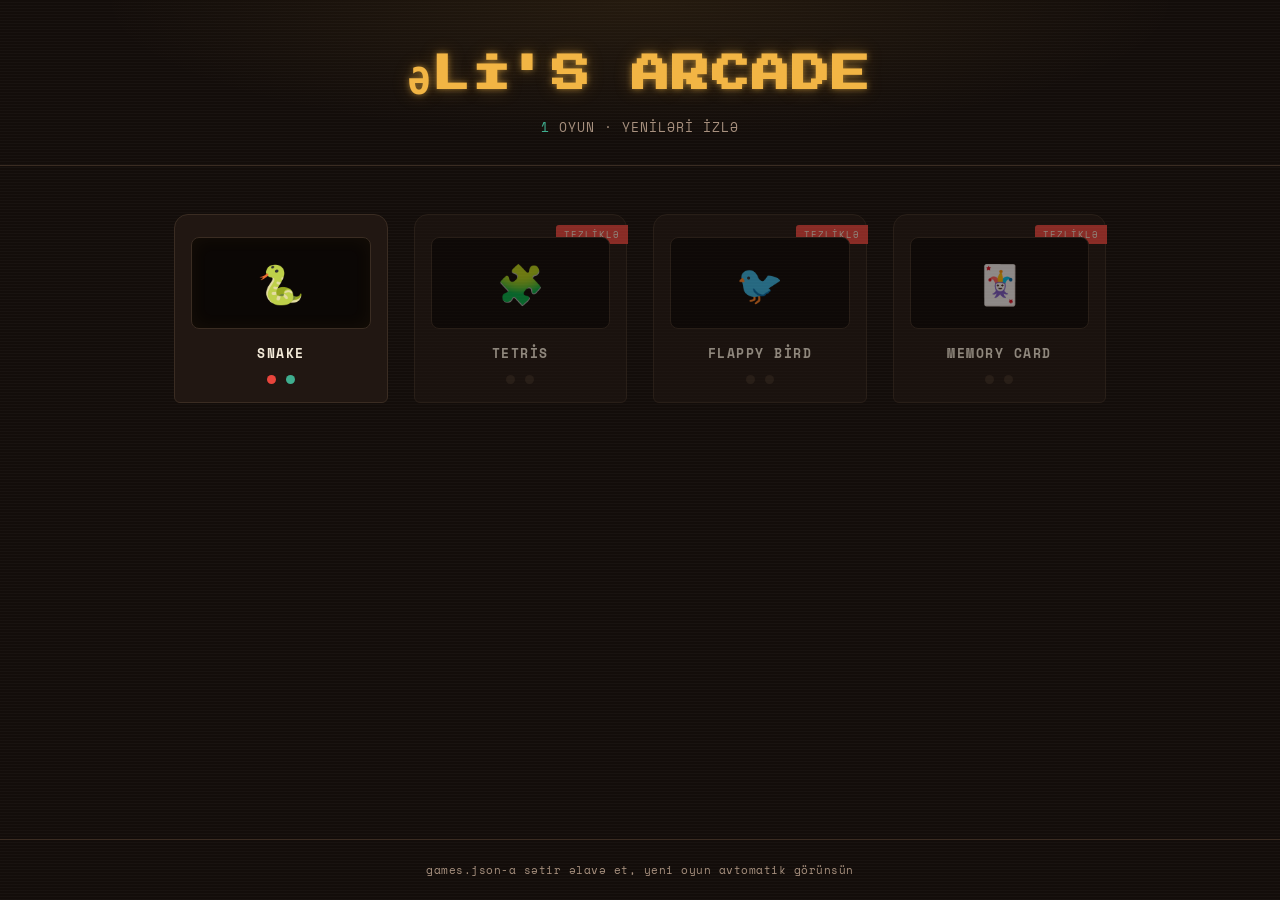
==== commit 62219015: "Add files via upload" ====
--- a/index.html
+++ b/index.html
@@ -3,763 +3,26 @@
 <head>
   <meta charset="UTF-8">
   <meta name="viewport" content="width=device-width, initial-scale=1.0">
-  <meta name="google-adsense-account" content="ca-pub-4095192858738222">
-  <title>UNEC İmtahan Materialları</title>
-  <link href="https://fonts.googleapis.com/css2?family=Nunito:wght@400;600;700;800;900&display=swap" rel="stylesheet">
+  <title>Əli's Arcade</title>
   <link rel="stylesheet" href="style.css">
-  <link rel="manifest" href="manifest.json">
-  <meta name="theme-color" content="#3b82f6">
-  <link rel="apple-touch-icon" href="apple-touch-icon.png">
-  <script async src="https://pagead2.googlesyndication.com/pagead/js/adsbygoogle.js?client=ca-pub-4095192858738222" crossorigin="anonymous"></script>
-  <script async src="https://www.googletagmanager.com/gtag/js?id=G-HZCMB8RSH3"></script>
-  <script>
-    window.dataLayer = window.dataLayer || [];
-    function gtag(){dataLayer.push(arguments);}
-    gtag('js', new Date());
-    gtag('config', 'G-HZCMB8RSH3');
-  </script>
 </head>
 <body>
 
-<!-- ═══════════════════════════════════════════════════════════ -->
-<!-- PWA INSTALL BANNER                                         -->
-<!-- ═══════════════════════════════════════════════════════════ -->
-<div id="installBanner">
-  <span>📱 Bu saytı tətbiq kimi əlavə et</span>
-  <div class="banner-actions">
-    <button class="banner-btn-dismiss" onclick="dismissBanner()">Sonra</button>
-    <button class="banner-btn-install" onclick="installApp()">Əlavə et</button>
-  </div>
-</div>
+  <header class="marquee">
+    <h1>ƏLİ'S ARCADE</h1>
+    <p><span id="count">0</span> OYUN · YENİLƏRİ İZLƏ</p>
+  </header>
 
-<div class="grid-bg"></div>
+  <main>
+    <div class="grid" id="grid">
+      <div class="empty">Yüklənir...</div>
+    </div>
+  </main>
 
-<!-- ═══════════════════════════════════════════════════════════ -->
-<!-- SIDEBAR OVERLAY                                            -->
-<!-- ═══════════════════════════════════════════════════════════ -->
-<div id="sidebarOverlay" onclick="closeSidebar()"></div>
+  <footer>
+    games.json-a sətir əlavə et, yeni oyun avtomatik görünsün
+  </footer>
 
-<!-- ═══════════════════════════════════════════════════════════ -->
-<!-- SIDEBAR PANEL — Sağ tərəfdə                               -->
-<!-- ═══════════════════════════════════════════════════════════ -->
-<div id="sidebar" class="sidebar">
-  <div class="sidebar-header">
-    <span class="sidebar-title">Menyu</span>
-    <button class="sidebar-close-btn" onclick="closeSidebar()">✕</button>
-  </div>
-
-  <!-- Tema Seç -->
-  <div class="sidebar-section">
-    <div class="sidebar-section-label">🎨 Tema Seç</div>
-    <div class="sidebar-theme-options" id="themeOptions">
-      <button class="sidebar-theme-opt active" data-theme="ocean" onclick="applyTheme('ocean',this)">
-        <span class="theme-dot" style="background:#3b82f6"></span>
-        <span class="theme-dot" style="background:#06b6d4"></span>
-        <span class="theme-dot" style="background:#8b5cf6"></span>
-        <span class="sidebar-theme-name">Ocean</span>
-      </button>
-      <button class="sidebar-theme-opt" data-theme="forest" onclick="applyTheme('forest',this)">
-        <span class="theme-dot" style="background:#22c55e"></span>
-        <span class="theme-dot" style="background:#4ade80"></span>
-        <span class="theme-dot" style="background:#86efac"></span>
-        <span class="sidebar-theme-name">Forest</span>
-      </button>
-      <button class="sidebar-theme-opt" data-theme="sunset" onclick="applyTheme('sunset',this)">
-        <span class="theme-dot" style="background:#f97316"></span>
-        <span class="theme-dot" style="background:#ec4899"></span>
-        <span class="theme-dot" style="background:#fbbf24"></span>
-        <span class="sidebar-theme-name">Sunset</span>
-      </button>
-      <button class="sidebar-theme-opt theme-extra" data-theme="midnight" onclick="applyTheme('midnight',this)">
-        <span class="theme-dot" style="background:#ffffff"></span>
-        <span class="theme-dot" style="background:#a3a3a3"></span>
-        <span class="theme-dot" style="background:#737373"></span>
-        <span class="sidebar-theme-name">Midnight</span>
-      </button>
-      <button class="sidebar-theme-opt theme-extra" data-theme="candy" onclick="applyTheme('candy',this)">
-        <span class="theme-dot" style="background:#a855f7"></span>
-        <span class="theme-dot" style="background:#ec4899"></span>
-        <span class="theme-dot" style="background:#8b5cf6"></span>
-        <span class="sidebar-theme-name">Candy</span>
-      </button>
-      <button class="sidebar-theme-opt theme-extra" data-theme="arctic" onclick="applyTheme('arctic',this)">
-        <span class="theme-dot" style="background:#0284c7"></span>
-        <span class="theme-dot" style="background:#0ea5e9"></span>
-        <span class="theme-dot" style="background:#38bdf8"></span>
-        <span class="sidebar-theme-name">Arctic</span>
-      </button>
-    </div>
-    <button class="theme-expand-btn" id="themeExpandBtn" onclick="toggleExtraThemes()">
-      <span id="themeExpandLabel">Daha çox tema</span>
-      <svg id="themeExpandIcon" width="12" height="12" viewBox="0 0 24 24" fill="none" stroke="currentColor" stroke-width="2.5" stroke-linecap="round"><polyline points="6 9 12 15 18 9"/></svg>
-    </button>
-  </div>
-
-  <div class="sidebar-divider"></div>
-
-  <!-- Təşəkkürlər -->
-  <div class="sidebar-section">
-    <div class="sidebar-section-label">💛 Töhfəçilər</div>
-    <button class="sidebar-menu-item" onclick="closeSidebar(); openThanks();">
-      <span class="sidebar-menu-icon">
-        <svg width="15" height="15" viewBox="0 0 24 24" fill="currentColor" stroke="none"><path d="M20.84 4.61a5.5 5.5 0 0 0-7.78 0L12 5.67l-1.06-1.06a5.5 5.5 0 0 0-7.78 7.78l1.06 1.06L12 21.23l7.78-7.78 1.06-1.06a5.5 5.5 0 0 0 0-7.78z"/></svg>
-      </span>
-      Təşəkkürlər
-      <span class="sidebar-menu-arrow">›</span>
-    </button>
-  </div>
-
-  <div class="sidebar-divider"></div>
-
-  <!-- About, Privacy, Terms -->
-  <div class="sidebar-section">
-    <div class="sidebar-section-label">ℹ️ Sayt haqqında</div>
-    <button class="sidebar-menu-item" onclick="openAboutModal()">
-      <span class="sidebar-menu-icon">
-        <svg width="15" height="15" viewBox="0 0 24 24" fill="none" stroke="currentColor" stroke-width="2"><circle cx="12" cy="12" r="10"/><line x1="12" y1="8" x2="12" y2="12"/><line x1="12" y1="16" x2="12.01" y2="16"/></svg>
-      </span>
-      Haqqımızda
-      <span class="sidebar-menu-arrow">›</span>
-    </button>
-    <button class="sidebar-menu-item" onclick="openPrivacyModal()">
-      <span class="sidebar-menu-icon">
-        <svg width="15" height="15" viewBox="0 0 24 24" fill="none" stroke="currentColor" stroke-width="2"><path d="M12 22s8-4 8-10V5l-8-3-8 3v7c0 6 8 10 8 10z"/></svg>
-      </span>
-      Məxfilik siyasəti
-      <span class="sidebar-menu-arrow">›</span>
-    </button>
-    <button class="sidebar-menu-item" onclick="openTermsModal()">
-      <span class="sidebar-menu-icon">
-        <svg width="15" height="15" viewBox="0 0 24 24" fill="none" stroke="currentColor" stroke-width="2"><path d="M14 2H6a2 2 0 0 0-2 2v16a2 2 0 0 0 2 2h12a2 2 0 0 0 2-2V8z"/><polyline points="14 2 14 8 20 8"/></svg>
-      </span>
-      İstifadə Şərtləri
-      <span class="sidebar-menu-arrow">›</span>
-    </button>
-  </div>
-
-  <div class="sidebar-footer">
-    &copy; 2025 - 2026 AliVerse Studio ✦
-  </div>
-</div>
-
-<!-- ═══════════════════════════════════════════════════════════ -->
-<!-- SUPPORT TOAST NOTIFICATION                                 -->
-<!-- ═══════════════════════════════════════════════════════════ -->
-<div id="supportToast" class="support-toast">
-  <div class="st-left">
-    <div class="st-icon">☕</div>
-    <div class="st-text">
-      <span class="st-title">Layihəyə dəstək ol</span>
-      <span class="st-sub">Birbank və ya m10 ilə töhfə ver</span>
-    </div>
-  </div>
-  <div class="st-right">
-    <a href="https://app.birbank.az/qp?t=2&id=3F12353F2088F167E0634C0214ACD220" target="_blank" rel="noopener" class="st-btn st-btn-birbank" onclick="dismissToast()">Birbank</a>
-    <a href="https://m10.onelink.me/g54T/cw5bg1gx" target="_blank" rel="noopener" class="st-btn st-btn-m10" onclick="dismissToast()">m10</a>
-    <button class="st-close" onclick="dismissToast()" aria-label="Bağla">✕</button>
-  </div>
-</div>
-
-<!-- ═══════════════════════════════════════════════════════════ -->
-<!-- HEADER                                                     -->
-<!-- ═══════════════════════════════════════════════════════════ -->
-<header>
-  <div style="display:flex;align-items:center;gap:12px;">
-    <button class="hamburger-btn" id="hamburgerBtn" onclick="toggleSidebar()" title="Menyu" aria-label="Menyu aç">
-      <span class="hamburger-line"></span>
-      <span class="hamburger-line"></span>
-      <span class="hamburger-line"></span>
-    </button>
-    <div class="logo" id="logo-easter" onclick="easterEggClick()">UNEC · İMTAHAN</div>
-  </div>
-  <div class="lang-toggle">
-    <button class="lang-btn active" onclick="setLang('az')">AZ</button>
-    <button class="lang-btn" onclick="setLang('en')">EN</button>
-  </div>
-</header>
-
-<!-- ═══════════════════════════════════════════════════════════ -->
-<!-- MODALS                                                     -->
-<!-- ═══════════════════════════════════════════════════════════ -->
-
-<!-- Easter Egg Modal -->
-<div id="easterOverlay" class="thanks-overlay hidden" onclick="closeEasterIfOutside(event)">
-  <div class="thanks-modal" id="easterModal">
-    <div class="thanks-modal-header">
-      <span class="thanks-modal-icon" style="animation:none">🫥</span>
-      <h2 class="thanks-modal-title" style="font-size:1rem">Gizli Bölmə</h2>
-      <button class="thanks-modal-close" onclick="closeEaster()">✕</button>
-    </div>
-    <div class="easter-body">
-      <div class="easter-icon">🏆</div>
-      <h3 class="easter-title">Xüsusi Təşəkkürlər</h3>
-      <p class="easter-desc">Bu sayta <strong>heç bir töhfə vermədiyiniz</strong> üçün sizə xüsusi minnətdarlığımızı bildiririk.</p>
-      <div class="easter-list">
-        <div class="easter-person"><span class="easter-num">🥇</span><span>Vəlizadə Kərim</span></div>
-        <div class="easter-person"><span class="easter-num">🥈</span><span>Atakişiyev Xəzər</span></div>
-        <div class="easter-person"><span class="easter-num">🥉</span><span>Paşayev Səid</span></div>
-      </div>
-      <p class="easter-footer">Siz olmadan bu sayt tamamilə eyni olardı 💅</p>
-    </div>
-  </div>
-</div>
-
-<!-- Xəta Bildiriş Modalı -->
-<div id="reportOverlay" class="thanks-overlay hidden" onclick="closeReportIfOutside(event)">
-  <div class="report-modal">
-    <div class="report-modal-header">
-      <div class="report-modal-icon">⚠️</div>
-      <h2 class="report-modal-title">Xəta Bildir</h2>
-      <button class="report-modal-close" onclick="closeReportModal()">✕</button>
-    </div>
-    <p class="report-modal-subject" id="report-context"></p>
-    <div id="report-form">
-      <div class="report-field">
-        <label for="report-type">Xəta növü</label>
-        <select id="report-type">
-          <option>PDF açılmır</option>
-          <option>PDF yanlış fəndədir</option>
-          <option>Görünüş xətası</option>
-          <option>Köhnə / yanlış material</option>
-          <option>Düymə işləmir</option>
-          <option>Digər</option>
-        </select>
-      </div>
-      <div class="report-field">
-        <label for="report-message">Xətanın məzmunu</label>
-        <textarea id="report-message" placeholder="Xətanı qısa izah edin..."></textarea>
-      </div>
-      <div class="report-modal-footer">
-        <button class="report-cancel-btn" onclick="closeReportModal()">Ləğv et</button>
-        <button class="report-send-btn" id="report-send-btn" onclick="sendReport()">↗ Göndər</button>
-      </div>
-    </div>
-    <div id="report-success" class="report-success hidden">
-      <div class="report-success-icon">✅</div>
-      <div class="report-success-title">Təşəkkür edirik!</div>
-      <p class="report-success-desc">Xəta bildirişiniz alındı.<br>Ən qısa zamanda düzəldiləcək.</p>
-    </div>
-  </div>
-</div>
-
-<!-- Təşəkkürlər Modalı -->
-<div id="thanksOverlay" class="thanks-overlay hidden" onclick="closeThanksIfOutside(event)">
-  <div class="thanks-modal" id="thanksModal">
-    <div class="thanks-modal-header">
-      <span class="thanks-modal-icon">💛</span>
-      <h2 class="thanks-modal-title">Təşəkkürlər</h2>
-      <button class="thanks-modal-close" onclick="closeThanks()">✕</button>
-    </div>
-    <p class="thanks-modal-desc">Bu layihəyə töhfə verən hər kəsə ürəkdən təşəkkür edirik:</p>
-    <ul class="thanks-list" id="thanks-list"></ul>
-    <div class="thanks-footer-note">Bu sayt tələbələr üçün, tələbələr tərəfindən hazırlanıb 🎓</div>
-  </div>
-</div>
-
-<!-- About Modalı -->
-<div id="aboutOverlay" class="thanks-overlay hidden" onclick="if(event.target===this)closeAboutModal()">
-  <div class="thanks-modal">
-    <div class="thanks-modal-header">
-      <span class="thanks-modal-icon" style="animation:none">ℹ️</span>
-      <h2 class="thanks-modal-title">Sayt Haqqında</h2>
-      <button class="thanks-modal-close" onclick="closeAboutModal()">✕</button>
-    </div>
-    <div class="about-body">
-      <p>Bu sayt UNEC tələbələrinin imtahan materiallarına daha rahat çatması üçün <strong>tələbələr tərəfindən</strong> hazırlanmış qeyri-rəsmi bir resursdur.</p>
-      <div class="about-list">
-        <div class="about-item"><span class="about-item-icon">📚</span><span>Bütün kurslar üzrə PDF materiallar</span></div>
-        <div class="about-item"><span class="about-item-icon">🔍</span><span>Sürətli axtarış və filtrasiya</span></div>
-        <div class="about-item"><span class="about-item-icon">★</span><span>Seçilmişlərə əlavə etmə funksiyası</span></div>
-        <div class="about-item"><span class="about-item-icon">📱</span><span>Mobil tətbiq kimi quraşdırma (PWA)</span></div>
-      </div>
-      <p class="about-note">⚠️ Bu sayt UNEC-in rəsmi saytı deyildir. Materiallardakı məlumatların dəqiqliyinə görə məsuliyyət daşımırıq.</p>
-      <div class="about-contact">
-        <a href="mailto:ericismyhero2467@gmail.com">📧 Əlaqə saxla</a>
-        <a href="https://ericismyhero.github.io/my-portfolio/" target="_blank">🌐 Portfolio</a>
-      </div>
-    </div>
-  </div>
-</div>
-
-<!-- Privacy Policy Modalı -->
-<div id="privacyOverlay" class="thanks-overlay hidden" onclick="if(event.target===this)closePrivacyModal()">
-  <div class="thanks-modal privacy-modal">
-    <div class="thanks-modal-header">
-      <span class="thanks-modal-icon" style="animation:none">🔒</span>
-      <h2 class="thanks-modal-title">Məxfilik Siyasəti</h2>
-      <button class="thanks-modal-close" onclick="closePrivacyModal()">✕</button>
-    </div>
-    <div class="privacy-body">
-      <div class="privacy-section">
-        <h3>Toplanan məlumatlar</h3>
-        <p>Bu sayt istifadəçilərdən birbaşa şəxsi məlumat toplamır. Aşağıdakı məlumatlar yalnız brauzerinizdə (local storage) saxlanılır:</p>
-        <ul>
-          <li>Seçilmiş tema və dil seçimi</li>
-          <li>Seçilmiş PDF-lər</li>
-          <li>Əvvəlcədən açılmış materiallar</li>
-        </ul>
-        <p style="margin-top:8px;">Bu məlumatlar serverə göndərilmir və yalnız sizin cihazınızda qalır.</p>
-      </div>
-      <div class="privacy-section">
-        <h3>Xəta bildirişləri</h3>
-        <p>Saytda xəta göndərdiyiniz zaman daxil etdiyiniz mətn və seçdiyiniz fənn adı <strong>Formspree</strong> vasitəsilə bizə ötürülür. Bu məlumatlar yalnız problemi həll etmək üçün istifadə olunur.</p>
-      </div>
-      <div class="privacy-section">
-        <h3>Üçüncü tərəf xidmətlər</h3>
-        <p>Saytda aşağıdakı xidmətlər istifadə olunur:</p>
-        <ul>
-          <li><strong>Google Fonts</strong> - şriftlərin göstərilməsi üçün</li>
-          <li><strong>Google Analytics</strong> - statistika üçün</li>
-          <li><strong>Formspree</strong> - form məlumatlarının göndərilməsi üçün</li>
-          <li><strong>Vercel & Gemini API</strong> - saytdakı süni intelektin istifadəsi üçün</li>
-        </ul>
-        <p>Bu xidmətlər öz məxfilik siyasətlərinə malikdir və məlumatların emalı onların qaydalarına uyğun aparılır.</p>
-      </div>
-      <div class="privacy-section">
-        <h3>Google Analytics</h3>
-        <p>Bu sayt istifadəçi davranışını analiz etmək üçün Google Analytics xidmətindən istifadə edir.
-
-           Google Analytics aşağıdakı məlumatları toplaya bilər:
-           - Ziyarət edilən səhifələr
-           - Kliklənən linklər (PDF-lər daxil olmaqla)
-           - Cihaz və brauzer məlumatları
-           - IP ünvanı (anonimləşdirilmiş şəkildə)
-
-           Bu məlumatlar saytın inkişafı və istifadəçi təcrübəsinin yaxşılaşdırılması məqsədilə istifadə olunur.</p>
-      </div>
-      <div class="privacy-section">
-        <h3>Cookies</h3>
-        <p>Bu sayt birbaşa cookie istifadə etmir. Lakin üçüncü tərəf xidmətlər istifadəçi davranışını analiz etmək üçün cookie-lərdən istifadə edə bilər.</p>
-      </div>
-      <div class="privacy-section">
-        <h3>Gələcək dəyişikliklər</h3>
-        <p>Bu siyasət zamanla yenilənə bilər. Dəyişikliklər bu səhifədə paylaşılır.</p>
-      </div>
-      <div class="privacy-section">
-        <h3>Əlaqə</h3>
-        <p>Hər hansı sual üçün sayt üzərində olan <a href="mailto:ericismyhero2467@gmail.com" class="privacy-link">əlaqə bölməsindən</a> istifadə edin.</p>
-      </div>
-      <p class="privacy-updated">Son yenilənmə: 4 May 2026</p>
-    </div>
-  </div>
-</div>
-
-<!-- İstifadə Şərtləri Modalı -->
-<div id="termsOverlay" class="thanks-overlay hidden" onclick="if(event.target===this)closeTermsModal()">
-  <div class="thanks-modal privacy-modal">
-    <div class="thanks-modal-header">
-      <span class="thanks-modal-icon" style="animation:none">📄</span>
-      <h2 class="thanks-modal-title">İstifadə Şərtləri</h2>
-      <button class="thanks-modal-close" onclick="closeTermsModal()">✕</button>
-    </div>
-    <div class="privacy-body">
-      <div class="privacy-section">
-        <h3>Saytdan istifadə</h3>
-        <p>Bu saytdan istifadə etməklə aşağıdakı şərtlərlə razılaşırsınız. Əgər razı deyilsinizsə, saytdan istifadə etməyin.</p>
-      </div>
-
-      <div class="privacy-section">
-        <h3>Məzmun və məqsəd</h3>
-        <p>Bu sayt tələbələr üçün imtahan materiallarını bir yerdə toplamaq məqsədi daşıyır. Sayt rəsmi qurum deyil və heç bir universitetlə rəsmi əlaqəsi yoxdur.</p>
-      </div>
-      
-      <div class="privacy-section">
-        <h3>PDF materiallar</h3>
-        <p>Saytda yerləşdirilən PDF fayllar istifadəçilər tərəfindən paylaşılmış və ya açıq mənbələrdən götürülmüşdür. Bütün hüquqlar orijinal müəlliflərə aiddir.</p>
-        <p style="margin-top:8px;">Əgər hər hansı materialın sizə məxsus olduğunu və saytda yerləşdirilməsinin uyğun olmadığını düşünürsünüzsə, <a href="mailto:ericismyhero2467@gmail.com">bizə bildirin</a>.</p>
-      </div>
-      
-      <div class="privacy-section">
-        <h3>Məsuliyyətin məhdudlaşdırılması</h3>
-        <p>Saytda yerləşdirilən məlumatların dəqiqliyinə tam zəmanət verilmir. İstifadə zamanı yaranan hər hansı zərərə görə sayt sahibi məsuliyyət daşımır.</p>
-      </div>
-      
-      <div class="privacy-section">
-        <h3>Üçüncü tərəf xidmətlər</h3>
-        <p>Saytda bəzi üçüncü tərəf xidmətlər istifadə olunur, o cümlədən <strong>Formspree</strong>, <strong>Vercel & Gemini API</strong>, <strong>Google Analytics</strong> və <strong>Google Fonts</strong>.</p>
-      </div>
-      
-      <div class="privacy-section">
-        <h3>Dəyişikliklər</h3>
-        <p>Bu şərtlər istənilən vaxt yenilənə bilər. Yenilənmiş versiya bu səhifədə paylaşılır.</p>
-      </div>
-      
-      <div class="privacy-section">
-        <h3>Əlaqə</h3>
-        <p>Hər hansı sual və ya şikayət üçün <a href="mailto:ericismyhero2467@gmail.com" class="privacy-link">əlaqə bölməsindən</a> istifadə edin.</p>
-      </div>
-
-      <p class="privacy-updated">Son yenilənmə: 4 May 2026</p>
-    </div>
-  </div>
-</div>
-
-<!-- ═══════════════════════════════════════════════════════════ -->
-<!-- PDF LOADING OVERLAY                                        -->
-<!-- ═══════════════════════════════════════════════════════════ -->
-<div id="pdfLoadingOverlay" class="hidden">
-  <div class="pdf-loading-card">
-    <div class="pdf-spinner-wrap">
-      <div class="pdf-spinner-outer"></div>
-      <div class="pdf-spinner-inner"></div>
-      <div class="pdf-spinner-icon">PDF</div>
-    </div>
-    <div class="pdf-loading-title" id="pdfLoadingTitle">PDF Açılır...</div>
-    <div class="pdf-loading-subtitle">Fayl hazırlanır, bir an gözləyin</div>
-    <div class="pdf-progress-bar">
-      <div class="pdf-progress-fill" id="pdfProgressFill"></div>
-    </div>
-    <div class="pdf-loading-dots">
-      <span></span><span></span><span></span>
-    </div>
-  </div>
-</div>
-
-<!-- ═══════════════════════════════════════════════════════════ -->
-<!-- MAIN CONTENT — TAB SİSTEMİ                                -->
-<!-- ═══════════════════════════════════════════════════════════ -->
-
-<!-- ── TAB 1: ANA SƏHİFƏ ─────────────────────────────────── -->
-<div id="main-home" class="main-tab active-tab">
-  <div class="container">
-    <div class="hero">
-      <div class="hero-badge" id="hero-badge">İmtahan Materialları</div>
-      <h1 id="hero-title">UNEC <span>İmtahan</span><br>Materialları</h1>
-      <p id="hero-desc">Bütün kurslar üzrə imtahan materiallarına tez çatın. Fənni seçərək, PDF-i açın.</p>
-      <div class="stats">
-        <div class="stat">
-          <div class="stat-num" id="stat-courses">4</div>
-          <div class="stat-label" id="stat-courses-label">Kurs</div>
-        </div>
-        <div class="stat">
-          <div class="stat-num" id="stat-subjects">21</div>
-          <div class="stat-label" id="stat-subjects-label">Fənn</div>
-        </div>
-        <div class="stat">
-          <div class="stat-num" id="stat-pdfs">21</div>
-          <div class="stat-label" id="stat-pdfs-label">PDF</div>
-        </div>
-      </div>
-    </div>
-
-    <!-- Footer content in home tab -->
-    <div class="home-footer-block">
-      <p class="home-footer-note" id="footer-text">Bu sayt rəsmi deyildir. Yalnız tələbələrin imtahan zamanı materialları daha rahat və əlçatan tapması üçün hazırlanıb.</p>
-      <div class="home-footer-links">
-        <span class="home-footer-copy">&copy; 2025 - 2026 AliVerse Studio ✦</span>
-        <a href="https://ericismyhero.github.io/my-portfolio/" target="_blank" class="home-footer-link">Portfolio</a>
-        <a href="mailto:ericismyhero2467@gmail.com" class="home-footer-link">Əlaqə</a>
-        <span class="home-footer-link" onclick="openPrivacyModal()">Məxfilik</span>
-        <span class="home-footer-link" onclick="openTermsModal()">Şərtlər</span>
-      </div>
-    </div>
-  </div>
-</div>
-
-<!-- ── TAB 2: KURSLAR ─────────────────────────────────────── -->
-<div id="main-courses" class="main-tab" style="display:none;">
-  <div class="container">
-
-    <div id="view-home">
-      <p class="section-label" id="label-courses">Kurslar</p>
-      <div class="courses-grid" id="courses-grid"></div>
-    </div>
-
-    <div id="view-subjects" class="hidden">
-      <div class="back-btn" onclick="goTo('home')">
-        <span>←</span> <span id="back1-text">Kurslara qayıt</span>
-      </div>
-      <div class="breadcrumb">
-        <span class="breadcrumb-item" onclick="goTo('home')" id="bc-home">Ana səhifə</span>
-        <span class="breadcrumb-sep">›</span>
-        <span class="breadcrumb-current" id="bc-course"></span>
-      </div>
-      <div class="tab-bar">
-        <button class="tab-btn active" id="tab-subjects-btn" onclick="switchTab('subjects')">
-          📚 <span id="label-subjects">Fənlər</span>
-        </button>
-        <button class="tab-btn" id="tab-extras-btn" onclick="switchTab('extras')">
-          📦 <span id="label-extras">Əlavələr</span>
-        </button>
-        <button class="tab-btn" id="tab-favorites-btn" onclick="switchTab('favorites')">
-          ★ <span id="label-favorites">Seçilmişlər</span>
-        </button>
-      </div>
-
-      <div class="search-bar-container" id="searchBarContainer">
-        <div class="search-bar-wrapper">
-          <div class="search-icon">🔍</div>
-          <input type="text" id="searchInput" placeholder="PDF axtar..." autocomplete="off">
-          <button class="search-clear" id="searchClear" onclick="clearSearch()">✕</button>
-        </div>
-        <div class="search-results-info" id="searchResultsInfo"></div>
-      </div>
-
-      <div id="tab-subjects-content">
-        <div class="subjects-grid" id="subjects-grid"></div>
-      </div>
-      <div id="tab-extras-content" class="hidden">
-        <div class="pdf-items" id="extras-list"></div>
-      </div>
-      <div id="tab-favorites-content" class="hidden">
-        <div class="pdf-items" id="favorites-list"></div>
-      </div>
-    </div>
-
-    <div id="view-pdfs" class="hidden">
-      <div class="back-btn" onclick="goTo('subjects')">
-        <span>←</span> <span id="back2-text">Fənlərə qayıt</span>
-      </div>
-      <div class="breadcrumb">
-        <span class="breadcrumb-item" onclick="goTo('home')" id="bc-home2">Ana səhifə</span>
-        <span class="breadcrumb-sep">›</span>
-        <span class="breadcrumb-item" onclick="goTo('subjects')" id="bc-course2"></span>
-        <span class="breadcrumb-sep">›</span>
-        <span class="breadcrumb-current" id="bc-subject"></span>
-      </div>
-      <div class="pdf-section-header">
-        <p class="section-label" id="label-pdfs">PDF Materiallar</p>
-        <div class="pdf-subject-title" id="pdf-subject-title"></div>
-      </div>
-      <div class="pdf-items" id="pdf-items"></div>
-    </div>
-
-  </div>
-</div>
-
-<!-- ── TAB 3: TESTLƏR ─────────────────────────────────────── -->
-<div id="main-tests" class="main-tab" style="display:none;">
-  <div class="container">
-
-    <!-- START SCREEN -->
-    <div id="test-start-screen">
-      <div class="hero" style="padding-bottom:0;">
-        <div class="hero-badge">Test Sistemi</div>
-        <h1 style="font-size:clamp(1.6rem,5vw,2.4rem);">UNEC <span>Test</span><br>Sistemi</h1>
-        <p style="opacity:.75;margin-bottom:0;">Suallar bankından random seçilmiş testlər həll edin.</p>
-      </div>
-
-      <div class="test-subject-picker">
-        <label class="test-picker-label">Fənn seçin</label>
-        <div class="test-subject-list" id="testSubjectList">
-          <button class="test-subject-chip active" data-subject="muhasibat" onclick="selectTestSubject(this)">Mühasibat Uçotu</button>
-          <button class="test-subject-chip" data-subject="iqtisadiyyat" onclick="selectTestSubject(this)">İqtisadiyyat</button>
-          <button class="test-subject-chip" data-subject="menecment" onclick="selectTestSubject(this)">Menecment</button>
-          <button class="test-subject-chip" data-subject="maliyye" onclick="selectTestSubject(this)">Maliyyə</button>
-          <button class="test-subject-chip" data-subject="statistika" onclick="selectTestSubject(this)">Statistika</button>
-        </div>
-      </div>
-
-      <div class="test-count-picker">
-        <label class="test-picker-label">Sual sayı</label>
-        <div class="test-count-options">
-          <button class="test-count-btn active" data-count="20" onclick="selectTestCount(this)">20 Sual<span class="test-count-sub">Qısa</span></button>
-          <button class="test-count-btn" data-count="30" onclick="selectTestCount(this)">30 Sual<span class="test-count-sub">Standart</span></button>
-          <button class="test-count-btn" data-count="50" onclick="selectTestCount(this)">50 Sual<span class="test-count-sub">Final</span></button>
-        </div>
-      </div>
-
-      <div class="test-info-row">
-        <div class="test-info-chip">🔀 Hər dəfə fərqli suallar</div>
-        <div class="test-info-chip">⏱️ Timer var</div>
-        <div class="test-info-chip">📊 Nəticə hesablanır</div>
-      </div>
-
-      <button class="test-start-btn" onclick="startTest()">Testi Başlat →</button>
-
-      <div class="test-bank-info" id="testBankInfo"></div>
-    </div>
-
-    <!-- QUIZ SCREEN -->
-    <div id="test-quiz-screen" class="hidden">
-      <div class="test-quiz-header">
-        <button class="test-back-btn" onclick="exitTest()">← Çıx</button>
-        <div class="test-progress-info">
-          <span id="testProgressLabel">1 / 30</span>
-        </div>
-        <div class="test-timer-wrap">
-          <svg class="test-timer-svg" viewBox="0 0 44 44">
-            <circle cx="22" cy="22" r="18" class="test-timer-track"/>
-            <circle cx="22" cy="22" r="18" id="testTimerRing" class="test-timer-ring"
-              style="stroke-dasharray: 113.1; stroke-dashoffset: 0;"/>
-          </svg>
-          <div class="test-timer" id="testTimer">⏱ 00:00</div>
-        </div>
-      </div>
-      <div class="test-progress-bar-wrap">
-        <div class="test-progress-bar-fill" id="testProgressBar" style="width:0%"></div>
-      </div>
-
-      <!-- Paginated single-question view -->
-      <div id="testQuestionContainer"></div>
-
-      <div class="test-nav-btns">
-        <button class="test-nav-btn" id="testPrevBtn" onclick="prevQuestion()">← Əvvəlki</button>
-        <button class="test-nav-btn test-nav-next" id="testNextBtn" onclick="nextQuestion()">Növbəti →</button>
-        <button class="test-submit-btn hidden" id="testSubmitBtn" onclick="submitTest()">✓ Tamamla</button>
-      </div>
-    </div>
-
-    <!-- RESULT SCREEN -->
-    <div id="test-result-screen" class="hidden">
-      <div class="test-result-card">
-        <div class="test-result-icon" id="testResultIcon">🎉</div>
-        <h2 class="test-result-title" id="testResultTitle">Nəticəniz</h2>
-        <div class="test-result-score" id="testResultScore">0 / 0</div>
-        <div class="test-result-percent" id="testResultPercent">0%</div>
-        <div class="test-result-bar-wrap">
-          <div class="test-result-bar-fill" id="testResultBar" style="width:0%"></div>
-        </div>
-        <div class="test-result-stats" id="testResultStats"></div>
-        <div class="test-result-actions">
-          <button class="test-action-btn test-action-retry" onclick="retryTest()">🔄 Yenidən</button>
-          <button class="test-action-btn test-action-home" onclick="exitTest()">🏠 Ana Menyu</button>
-        </div>
-      </div>
-
-      <!-- Review wrong answers -->
-      <div class="test-review-section">
-        <h3 class="test-review-title">❌ Səhv cavablar</h3>
-        <div id="testReviewList"></div>
-      </div>
-    </div>
-
-  </div>
-</div>
-
-<!-- ── TAB 4: DƏSTƏK ──────────────────────────────────────── -->
-<div id="main-support" class="main-tab" style="display:none;">
-  <div class="container">
-    <div class="support-page">
-      <div class="support-page-header">
-        <div class="support-page-icon">☕</div>
-        <h2 class="support-page-title">Layihəyə Dəstək Ol</h2>
-        <p class="support-page-desc">Bu sayt tamamilə pulsuz və reklamsızdır. Server xərclərini ödəməyə kömək etsəniz, layihə davam edər.</p>
-      </div>
-
-      <div class="support-card">
-        <div class="support-card-label">
-          <span class="ssb-method-dot ssb-dot-birbank"></span>
-          Birbank / Bank Kartı
-        </div>
-        <div class="sidebar-support-btns">
-          <a href="https://app.birbank.az/qp?t=2&id=3F12353F2088F167E0634C0214ACD220" target="_blank" rel="noopener" class="sidebar-support-btn">
-            <span class="ssb-amount">3 ₼</span>
-            <span class="ssb-label">Kofe</span>
-          </a>
-          <a href="https://app.birbank.az/qp?t=2&id=3F12353F2088F167E0634C0214ACD220" target="_blank" rel="noopener" class="sidebar-support-btn ssb-featured">
-            <span class="ssb-pop">★</span>
-            <span class="ssb-amount">5 ₼</span>
-            <span class="ssb-label">Populyar</span>
-          </a>
-          <a href="https://app.birbank.az/qp?t=2&id=3F12353F2088F167E0634C0214ACD220" target="_blank" rel="noopener" class="sidebar-support-btn">
-            <span class="ssb-amount">7 ₼</span>
-            <span class="ssb-label">Server</span>
-          </a>
-        </div>
-      </div>
-
-      <div class="support-card" style="margin-top:16px;">
-        <div class="support-card-label">
-          <span class="ssb-method-dot ssb-dot-m10"></span>
-          m10 ilə sürətli
-        </div>
-        <a href="https://m10.onelink.me/g54T/cw5bg1gx" target="_blank" rel="noopener" class="ssb-m10-btn">
-          <svg width="14" height="14" viewBox="0 0 24 24" fill="none" stroke="currentColor" stroke-width="2.5" stroke-linecap="round" stroke-linejoin="round"><line x1="22" y1="2" x2="11" y2="13"/><polygon points="22 2 15 22 11 13 2 9 22 2"/></svg>
-          İstənilən məbləği göndər
-        </a>
-      </div>
-
-      <div class="support-trust-row">
-        <svg width="12" height="12" viewBox="0 0 24 24" fill="currentColor"><path d="M12 22s8-4 8-10V5l-8-3-8 3v7c0 6 8 10 8 10z"/></svg>
-        Visa · Mastercard · m10 dəstəklənir
-      </div>
-
-      <div class="support-divider"></div>
-
-      <div class="support-contact-row">
-        <a href="mailto:ericismyhero2467@gmail.com" class="support-contact-btn">
-          📧 Əlaqə saxla
-        </a>
-        <button class="support-contact-btn" onclick="openThanks()">
-          💛 Töhfəçilər
-        </button>
-      </div>
-    </div>
-  </div>
-</div>
-
-<!-- ═══════════════════════════════════════════════════════════ -->
-<!-- AI WIDGET                                                  -->
-<!-- ═══════════════════════════════════════════════════════════ -->
-<div id="ai-button" onclick="toggleAI()" title="AI Köməkçi">AI</div>
-
-<div id="ai-chat">
-  <div id="ai-header">
-    <div class="ai-header-left">
-      <div class="ai-avatar">AI</div>
-      <div class="ai-header-info">
-        <span>AI Köməkçi</span>
-        <small><span class="ai-status-dot"></span>Onlayn</small>
-      </div>
-    </div>
-    <button onclick="toggleAI()" title="Bağla">×</button>
-  </div>
-  <div id="ai-messages"></div>
-  <div id="ai-input-area">
-    <input type="text" id="ai-input" placeholder="Sualını yaz..." autocomplete="off" />
-    <button onclick="sendMessage()">Göndər</button>
-  </div>
-</div>
-
-<!-- ═══════════════════════════════════════════════════════════ -->
-<!-- GLASS BOTTOM NAVIGATION BAR                               -->
-<!-- ═══════════════════════════════════════════════════════════ -->
-<nav class="bottom-nav" id="bottomNav">
-  <button class="bottom-nav-btn active" id="btn-home" onclick="switchBottomTab('home')">
-    <span class="bottom-nav-icon">
-      <svg width="22" height="22" viewBox="0 0 24 24" fill="none" stroke="currentColor" stroke-width="2" stroke-linecap="round" stroke-linejoin="round">
-        <path d="M3 9l9-7 9 7v11a2 2 0 0 1-2 2H5a2 2 0 0 1-2-2z"/><polyline points="9 22 9 12 15 12 15 22"/>
-      </svg>
-    </span>
-    <span class="bottom-nav-label">Ana Səhifə</span>
-    <span class="bottom-nav-dot"></span>
-  </button>
-
-  <button class="bottom-nav-btn" id="btn-tests" onclick="switchBottomTab('tests')">
-    <span class="bottom-nav-icon">
-      <svg width="22" height="22" viewBox="0 0 24 24" fill="none" stroke="currentColor" stroke-width="2" stroke-linecap="round" stroke-linejoin="round">
-        <path d="M9 11l3 3L22 4"/><path d="M21 12v7a2 2 0 0 1-2 2H5a2 2 0 0 1-2-2V5a2 2 0 0 1 2-2h11"/>
-      </svg>
-    </span>
-    <span class="bottom-nav-label">Testlər</span>
-    <span class="bottom-nav-dot"></span>
-  </button>
-
-  <button class="bottom-nav-btn" id="btn-courses" onclick="switchBottomTab('courses')">
-    <span class="bottom-nav-icon">
-      <svg width="22" height="22" viewBox="0 0 24 24" fill="none" stroke="currentColor" stroke-width="2" stroke-linecap="round" stroke-linejoin="round">
-        <path d="M4 19.5A2.5 2.5 0 0 1 6.5 17H20"/><path d="M6.5 2H20v20H6.5A2.5 2.5 0 0 1 4 19.5v-15A2.5 2.5 0 0 1 6.5 2z"/>
-      </svg>
-    </span>
-    <span class="bottom-nav-label">Kurslar</span>
-    <span class="bottom-nav-dot"></span>
-  </button>
-
-  <button class="bottom-nav-btn" id="btn-support" onclick="switchBottomTab('support')">
-    <span class="bottom-nav-icon">
-      <svg width="22" height="22" viewBox="0 0 24 24" fill="none" stroke="currentColor" stroke-width="2" stroke-linecap="round" stroke-linejoin="round">
-        <path d="M20.84 4.61a5.5 5.5 0 0 0-7.78 0L12 5.67l-1.06-1.06a5.5 5.5 0 0 0-7.78 7.78l1.06 1.06L12 21.23l7.78-7.78 1.06-1.06a5.5 5.5 0 0 0 0-7.78z"/>
-      </svg>
-    </span>
-    <span class="bottom-nav-label">Dəstək</span>
-    <span class="bottom-nav-dot"></span>
-  </button>
-</nav>
-
-<script src="pdfs.js"></script>
-<script src="tests.js"></script>
-<script src="app.js"></script>
-
+  <script src="script.js"></script>
 </body>
 </html>
--- a/style.css
+++ b/style.css
@@ -1,3991 +1,201 @@
+@import url('https://fonts.googleapis.com/css2?family=Press+Start+2P&family=Space+Mono:wght@400;700&display=swap');
+
 :root {
-  --bg: #070d1a;
-  --surface: #0d1a2e;
-  --surface2: #122240;
-  --accent: #3b82f6;
-  --accent2: #06b6d4;
-  --accent3: #8b5cf6;
-  --text: #e2e8f0;
-  --muted: #64748b;
-  --border: rgba(59,130,246,0.15);
-  --glow: rgba(59,130,246,0.08);
-}
-
-* { margin: 0; padding: 0; box-sizing: border-box; }
+  --bg-deep: #130d0a;
+  --bg-panel: #211712;
+  --bg-panel-light: #2c2019;
+  --accent-gold: #f2b544;
+  --accent-red: #e8453c;
+  --accent-teal: #3fae8f;
+  --text-cream: #f3ead9;
+  --text-dim: #a8917f;
+  --line: #3a2c22;
+}
+
+* {
+  box-sizing: border-box;
+}
+
+html, body {
+  margin: 0;
+  padding: 0;
+}
 
 body {
-  font-family: 'Arial Nova', 'Arial', sans-serif;
-  background: var(--bg);
-  color: var(--text);
+  background: var(--bg-deep);
+  background-image:
+    repeating-linear-gradient(0deg, rgba(255,255,255,0.022) 0px, rgba(255,255,255,0.022) 1px, transparent 1px, transparent 3px);
+  color: var(--text-cream);
+  font-family: 'Space Mono', monospace;
   min-height: 100vh;
-  overflow-x: hidden;
-}
-
-body::before {
-  content: '';
-  position: fixed;
-  inset: 0;
-  background:
-    radial-gradient(ellipse 80% 50% at 20% 10%, rgba(59,130,246,0.07) 0%, transparent 60%),
-    radial-gradient(ellipse 60% 40% at 80% 80%, rgba(139,92,246,0.05) 0%, transparent 60%);
-  pointer-events: none;
-  z-index: 0;
-}
-
-.grid-bg {
-  position: fixed;
-  inset: 0;
-  background-image:
-    linear-gradient(rgba(59,130,246,0.04) 1px, transparent 1px),
-    linear-gradient(90deg, rgba(59,130,246,0.04) 1px, transparent 1px);
-  background-size: 60px 60px;
-  pointer-events: none;
-  z-index: 0;
-}
-
-.container {
+  display: flex;
+  flex-direction: column;
+}
+
+.marquee {
+  text-align: center;
+  padding: 56px 20px 28px;
+  border-bottom: 1px solid var(--line);
+  background: radial-gradient(ellipse at top, rgba(242,181,68,0.08), transparent 60%);
+}
+
+.marquee h1 {
+  font-family: 'Press Start 2P', monospace;
+  font-size: clamp(22px, 5vw, 38px);
+  color: var(--accent-gold);
+  letter-spacing: 2px;
+  margin: 0;
+  text-shadow:
+    0 0 6px rgba(242,181,68,0.55),
+    0 0 18px rgba(242,181,68,0.25);
+  animation: flicker 4.5s infinite ease-in-out;
+}
+
+@media (prefers-reduced-motion: reduce) {
+  .marquee h1 { animation: none; }
+}
+
+@keyframes flicker {
+  0%, 92%, 100% { opacity: 1; }
+  93% { opacity: 0.85; }
+  94% { opacity: 1; }
+  95% { opacity: 0.7; }
+  96% { opacity: 1; }
+}
+
+.marquee p {
+  margin: 14px 0 0;
+  font-size: 13px;
+  color: var(--text-dim);
+  letter-spacing: 1px;
+}
+
+.marquee p span {
+  color: var(--accent-teal);
+}
+
+main {
+  flex: 1;
+  max-width: 980px;
+  width: 100%;
+  margin: 0 auto;
+  padding: 48px 24px 64px;
+}
+
+.grid {
+  display: grid;
+  grid-template-columns: repeat(auto-fill, minmax(190px, 1fr));
+  gap: 26px;
+}
+
+.cabinet {
   position: relative;
-  z-index: 1;
-  max-width: 1100px;
-  margin: 0 auto;
-  padding: 0 20px 100px;
-}
-
-/* ─── Header ────────────────────────────────────────────────── */
-header {
-  position: relative;
-  z-index: 1;
-  display: flex;
-  justify-content: space-between;
-  align-items: center;
-  padding: 24px 20px 0;
-  max-width: 1100px;
-  margin: 0 auto;
-}
-
-.logo {
-  font-family: 'Arial Nova', 'Nunito', 'Arial', sans-serif;
-  font-weight: 800;
-  font-size: 1.1rem;
-  letter-spacing: 0.08em;
-  background: linear-gradient(135deg, var(--accent), var(--accent2));
-  -webkit-background-clip: text;
-  -webkit-text-fill-color: transparent;
-  background-clip: text;
-}
-
-.lang-toggle {
-  display: flex;
-  background: var(--surface);
-  border: 1px solid var(--border);
-  border-radius: 10px;
-  overflow: hidden;
-}
-
-.lang-btn {
-  padding: 6px 14px;
-  font-size: 0.8rem;
-  font-family: 'Arial Nova', 'Nunito', 'Arial', sans-serif;
-  font-weight: 600;
-  letter-spacing: 0.05em;
-  cursor: pointer;
-  border: none;
-  background: transparent;
-  color: var(--muted);
-  transition: all 0.2s;
-}
-
-.lang-btn.active {
-  background: var(--accent);
-  color: white;
-}
-
-/* ─── Hero ──────────────────────────────────────────────────── */
-.hero {
-  text-align: center;
-  padding: 60px 20px 50px;
-}
-
-.hero-badge {
-  display: inline-flex;
-  align-items: center;
-  gap: 8px;
-  background: rgba(59,130,246,0.1);
-  border: 1px solid rgba(59,130,246,0.25);
-  border-radius: 100px;
-  padding: 6px 16px;
-  font-size: 0.75rem;
-  color: var(--accent2);
-  letter-spacing: 0.1em;
-  font-family: 'Arial Nova', 'Nunito', 'Arial', sans-serif;
-  font-weight: 600;
-  margin-bottom: 20px;
-}
-
-.hero-badge::before {
-  content: '●';
-  font-size: 0.5rem;
-  animation: pulse 2s infinite;
-}
-
-@keyframes pulse {
-  0%, 100% { opacity: 1; }
-  50% { opacity: 0.3; }
-}
-
-h1 {
-  font-family: 'Arial Nova', 'Nunito', 'Arial', sans-serif;
-  font-size: clamp(2rem, 5vw, 3.2rem);
-  font-weight: 800;
-  line-height: 1.1;
-  margin-bottom: 16px;
-  letter-spacing: -0.02em;
-}
-
-h1 span {
-  background: linear-gradient(135deg, var(--accent), var(--accent2), var(--accent3));
-  -webkit-background-clip: text;
-  -webkit-text-fill-color: transparent;
-  background-clip: text;
-}
-
-.hero p {
-  color: var(--muted);
-  font-size: 1rem;
-  max-width: 480px;
-  margin: 0 auto;
-  line-height: 1.6;
-}
-
-/* ─── Breadcrumb ────────────────────────────────────────────── */
-.breadcrumb {
-  display: flex;
-  align-items: center;
-  gap: 8px;
-  margin-bottom: 32px;
-  font-size: 0.85rem;
-  color: var(--muted);
-  flex-wrap: wrap;
-}
-
-.breadcrumb-item {
-  cursor: pointer;
-  color: var(--accent);
-  transition: color 0.2s;
-}
-
-.breadcrumb-item:hover { color: var(--accent2); }
-.breadcrumb-sep { color: var(--muted); opacity: 0.4; }
-.breadcrumb-current { color: var(--text); }
-
-/* ─── Back button ───────────────────────────────────────────── */
-.back-btn {
-  display: inline-flex;
-  align-items: center;
-  gap: 8px;
-  margin-bottom: 28px;
-  cursor: pointer;
-  color: var(--accent);
-  font-size: 0.9rem;
-  font-weight: 500;
-  transition: all 0.2s;
-  background: rgba(59,130,246,0.08);
-  border: 1px solid var(--border);
-  border-radius: 10px;
-  padding: 8px 16px;
-}
-
-.back-btn:hover {
-  background: rgba(59,130,246,0.15);
-  transform: translateX(-3px);
-}
-
-/* ─── Section label ─────────────────────────────────────────── */
-.section-label {
-  font-family: 'Arial Nova', 'Nunito', 'Arial', sans-serif;
-  font-size: 0.7rem;
-  font-weight: 700;
-  letter-spacing: 0.15em;
-  color: var(--muted);
-  text-transform: uppercase;
-  margin-bottom: 16px;
-}
-
-/* ─── Course Cards ──────────────────────────────────────────── */
-.courses-grid {
-  display: grid;
-  grid-template-columns: repeat(auto-fit, minmax(220px, 1fr));
-  gap: 16px;
-}
-
-.course-card {
-  background: var(--surface);
-  border: 1px solid var(--border);
-  border-radius: 20px;
-  padding: 32px 24px;
-  cursor: pointer;
-  transition: all 0.3s cubic-bezier(0.34, 1.56, 0.64, 1);
-  text-align: center;
-  position: relative;
-  overflow: hidden;
-}
-
-.course-card::before {
-  content: '';
-  position: absolute;
-  inset: 0;
-  background: linear-gradient(135deg, rgba(59,130,246,0.05), rgba(6,182,212,0.03));
-  opacity: 0;
-  transition: opacity 0.3s;
-}
-
-.course-card:hover { transform: translateY(-6px) scale(1.01); border-color: rgba(59,130,246,0.35); }
-.course-card:hover::before { opacity: 1; }
-
-.course-icon {
-  font-size: 2.5rem;
-  margin-bottom: 16px;
   display: block;
-}
-
-.course-card h3 {
-  font-family: 'Arial Nova', 'Nunito', 'Arial', sans-serif;
-  font-size: 1.1rem;
-  font-weight: 700;
-  margin-bottom: 8px;
-}
-
-.course-card .sub-count {
-  font-size: 0.78rem;
-  color: var(--muted);
-}
-
-.course-card .tag {
-  display: inline-block;
-  margin-top: 12px;
-  padding: 3px 10px;
-  background: rgba(59,130,246,0.12);
-  border-radius: 100px;
-  font-size: 0.7rem;
-  color: var(--accent2);
-  font-weight: 500;
-}
-
-/* ─── Tab Bar ───────────────────────────────────────────────── */
-.tab-bar {
-  display: flex;
-  gap: 8px;
-  margin-bottom: 0;
-  background: var(--surface);
-  border: 1px solid var(--border);
-  border-radius: 14px;
-  padding: 6px;
-  flex-wrap: wrap;
-}
-
-.tab-btn {
-  flex: 1;
-  min-width: 80px;
-  padding: 10px 16px;
-  border: none;
-  border-radius: 10px;
-  background: transparent;
-  color: var(--muted);
-  font-size: 0.85rem;
-  font-family: 'Arial Nova', 'Nunito', 'Arial', sans-serif;
-  font-weight: 600;
-  cursor: pointer;
-  transition: all 0.2s ease;
+  text-decoration: none;
+  color: inherit;
+  background: var(--bg-panel);
+  border: 1px solid var(--line);
+  border-radius: 14px 14px 6px 6px;
+  padding: 22px 16px 18px;
+  transition: transform 0.18s ease, box-shadow 0.18s ease, border-color 0.18s ease;
+}
+
+.cabinet.live:hover,
+.cabinet.live:focus-visible {
+  transform: translateY(-4px);
+  border-color: var(--accent-gold);
+  box-shadow: 0 10px 24px rgba(0,0,0,0.4), 0 0 0 1px rgba(242,181,68,0.3);
+  outline: none;
+}
+
+.cabinet.soon {
+  cursor: default;
+  opacity: 0.55;
+}
+
+.screen {
+  background: #0b0705;
+  border: 1px solid var(--line);
+  border-radius: 8px;
+  height: 92px;
   display: flex;
   align-items: center;
   justify-content: center;
-  gap: 6px;
-  white-space: nowrap;
-}
-
-.tab-btn:hover {
-  color: var(--text);
-  background: var(--surface2);
-}
-
-.tab-btn.active {
-  background: var(--accent);
-  color: white;
-  box-shadow: 0 2px 10px rgba(59, 130, 246, 0.35);
-}
-
-/* ─── Subject Cards ─────────────────────────────────────────── */
-.subjects-grid {
-  display: grid;
-  grid-template-columns: repeat(auto-fill, minmax(260px, 1fr));
-  gap: 14px;
-}
-
-.subject-card {
-  background: var(--surface);
-  border: 1px solid var(--border);
-  border-radius: 16px;
-  padding: 20px;
-  cursor: pointer;
-  transition: all 0.25s;
-  display: flex;
-  align-items: center;
-  gap: 14px;
+  font-size: 38px;
+  margin-bottom: 14px;
   position: relative;
   overflow: hidden;
 }
 
-.subject-card::after {
-  content: '›';
-  position: absolute;
-  right: 18px;
-  font-size: 1.4rem;
-  color: var(--muted);
-  transition: all 0.25s;
-}
-
-.subject-card:hover { border-color: rgba(59,130,246,0.4); background: var(--surface2); transform: translateX(4px); }
-.subject-card:hover::after { color: var(--accent); right: 14px; }
-
-.subject-icon {
-  width: 44px;
-  height: 44px;
-  border-radius: 12px;
-  background: linear-gradient(135deg, var(--accent), var(--accent3));
-  display: flex;
-  align-items: center;
-  justify-content: center;
-  font-size: 1.1rem;
-  flex-shrink: 0;
-}
-
-.subject-info { flex: 1; min-width: 0; padding-right: 20px; }
-.subject-info h4 {
-  font-family: 'Arial Nova', 'Nunito', 'Arial', sans-serif;
-  font-size: 0.88rem;
-  font-weight: 600;
-  line-height: 1.3;
-  margin-bottom: 4px;
-}
-
-.subject-info .pdf-count {
-  font-size: 0.73rem;
-  color: var(--muted);
-}
-
-.pdf-badge {
-  display: inline-flex;
-  align-items: center;
-  gap: 4px;
-  background: rgba(6,182,212,0.1);
-  border: 1px solid rgba(6,182,212,0.2);
-  border-radius: 6px;
-  padding: 2px 7px;
-  font-size: 0.68rem;
-  color: var(--accent2);
-  font-weight: 600;
-}
-
-/* ─── PDF List ──────────────────────────────────────────────── */
-.pdf-section-header {
-  margin-bottom: 24px;
-}
-
-.pdf-subject-title {
-  font-family: 'Arial Nova', 'Nunito', 'Arial', sans-serif;
-  font-size: 1.4rem;
-  font-weight: 700;
-  margin-bottom: 6px;
-}
-
-.pdf-items {
-  display: flex;
-  flex-direction: column;
-  gap: 12px;
-}
-
-/* ─── PDF Item (Desktop) ────────────────────────────────────── */
-.pdf-item {
-  background: var(--surface);
-  border: 1px solid var(--border);
-  border-radius: 14px;
-  padding: 18px 22px;
-  display: flex;
-  align-items: center;
-  gap: 16px;
-  transition: all 0.25s;
-}
-
-.pdf-item:hover {
-  border-color: rgba(59,130,246,0.4);
-  background: var(--surface2);
-}
-
-.pdf-file-icon {
-  width: 48px;
-  height: 58px;
-  background: linear-gradient(135deg, #ef4444, #dc2626);
-  border-radius: 10px;
-  display: flex;
-  flex-direction: column;
-  align-items: center;
-  justify-content: center;
-  flex-shrink: 0;
-  position: relative;
-  box-shadow: 0 4px 12px rgba(239,68,68,0.3);
-}
-
-.pdf-file-icon::before {
-  content: '';
-  position: absolute;
-  top: 0; right: 0;
-  width: 0; height: 0;
-  border-style: solid;
-  border-width: 0 12px 12px 0;
-  border-color: transparent var(--surface) transparent transparent;
-}
-
-.pdf-file-icon span {
-  font-size: 0.55rem;
-  font-weight: 800;
-  color: white;
-  letter-spacing: 0.05em;
-  margin-top: 4px;
-}
-
-.pdf-info { flex: 1; min-width: 0; }
-
-.pdf-name {
-  font-family: 'Arial Nova', 'Nunito', 'Arial', sans-serif;
-  font-size: 0.95rem;
-  font-weight: 600;
-  margin-bottom: 4px;
-  word-break: break-word;
-}
-
-/* ─── PDF Number ────────────────────────────────────────────── */
-.pdf-number {
-  display: inline-flex;
-  align-items: center;
-  justify-content: center;
-  min-width: 26px;
-  height: 26px;
-  background: linear-gradient(135deg, var(--accent), var(--accent3));
-  border-radius: 8px;
-  font-size: 0.8rem;
-  font-weight: 800;
-  color: white;
-  margin-right: 8px;
-  padding: 0 7px;
-  font-family: 'Arial Nova', 'Nunito', 'Arial', sans-serif;
-  vertical-align: middle;
-}
-
-.pdf-meta {
-  font-size: 0.75rem;
-  color: var(--muted);
-  display: flex;
-  align-items: center;
-  gap: 8px;
-  flex-wrap: wrap;
-}
-
-/* ─── PDF Actions (Desktop) ─────────────────────────────────── */
-.pdf-actions {
-  display: flex;
-  align-items: center;
-  gap: 8px;
-  flex-shrink: 0;
-}
-
-/* ─── Pill Düymə Sistemi (Aç / Endir / Seçilmişlər) ────────── */
-.pill-btn {
-  height: 40px;
-  width: 110px;
-  border-radius: 40px;
-  border: 1px solid rgba(255, 255, 255, 0.12);
-  background-color: var(--surface2);
-  display: inline-flex;
-  align-items: center;
-  justify-content: center;
-  cursor: pointer;
-  transition-duration: 0.3s;
-  overflow: hidden;
-  flex-shrink: 0;
-  padding: 0;
-  text-decoration: none;
-}
-.pill-icon {
-  width: 30px;
-  height: 30px;
-  border-radius: 50px;
-  display: flex;
-  align-items: center;
-  justify-content: center;
-  overflow: hidden;
-  z-index: 2;
-  transition-duration: 0.3s;
-  flex-shrink: 0;
-}
-.pill-btn-open .pill-icon { background: linear-gradient(to bottom, #60a5fa, #3b82f6); }
-.pill-btn-dl   .pill-icon { background: linear-gradient(to bottom, #f87171, #ef4444); }
-.pill-btn-fav  .pill-icon { background: linear-gradient(to bottom, #d1d5db, #9ca3af); transition-duration: 0.3s; }
-.pill-btn-fav.active .pill-icon { background: linear-gradient(to bottom, #fcd34d, #f59e0b); }
-.pill-icon svg { width: 14px; height: 14px; fill: white; }
-.pill-text {
-  height: 100%;
-  width: 68px;
-  display: flex;
-  align-items: center;
-  justify-content: center;
-  color: var(--text);
-  font-family: 'Arial Nova', 'Nunito', 'Arial', sans-serif;
-  font-size: 0.82rem;
-  font-weight: 700;
-  z-index: 1;
-  transition-duration: 0.3s;
-  white-space: nowrap;
-}
-.pill-btn:hover .pill-icon { width: 96px; }
-.pill-btn:hover .pill-text { transform: translateX(10px); width: 0; font-size: 0; }
-.pill-btn:active { transform: scale(0.95); transition-duration: 0.3s; }
-
-/* ─── Aç düyməsi ────────────────────────────────────────────── */
-.pdf-open-btn {
-  display: inline-flex;
-  align-items: center;
-  gap: 7px;
-  padding: 9px 18px;
-  background: var(--accent);
-  color: white;
-  text-decoration: none;
-  border-radius: 10px;
-  font-size: 0.82rem;
-  font-weight: 600;
-  font-family: 'Arial Nova', 'Nunito', 'Arial', sans-serif;
-  transition: all 0.2s;
-  white-space: nowrap;
-  flex-shrink: 0;
-}
-
-.pdf-open-btn:hover {
-  background: var(--accent2);
-  transform: translateY(-1px);
-  box-shadow: 0 4px 12px rgba(59,130,246,0.4);
-}
-
-/* ─── Endir düyməsi ─────────────────────────────────────────── */
-.pdf-download-btn {
-  display: inline-flex;
-  align-items: center;
-  gap: 7px;
-  padding: 9px 18px;
-  background: rgba(239, 68, 68, 0.15);
-  color: #ef4444;
-  text-decoration: none;
-  border-radius: 10px;
-  font-size: 0.82rem;
-  font-weight: 600;
-  font-family: 'Arial Nova', 'Nunito', 'Arial', sans-serif;
-  transition: all 0.2s;
-  white-space: nowrap;
-  flex-shrink: 0;
-  border: 1px solid rgba(239, 68, 68, 0.3);
-}
-
-.pdf-download-btn:hover {
-  background: rgba(239, 68, 68, 0.25);
-  border-color: rgba(239, 68, 68, 0.55);
-  transform: translateY(-1px);
-  box-shadow: 0 4px 12px rgba(239, 68, 68, 0.25);
-}
-
-/* ─── Sevilmişlər düyməsi ───────────────────────────────────── */
-.fav-btn {
-  width: 36px;
-  height: 36px;
-  border-radius: 10px;
-  border: 1px solid var(--border);
-  background: transparent;
-  color: var(--muted);
-  font-size: 1.1rem;
-  cursor: pointer;
-  transition: all 0.2s;
-  display: flex;
-  align-items: center;
-  justify-content: center;
-  flex-shrink: 0;
-}
-
-.fav-btn:hover {
-  border-color: #f59e0b;
-  color: #f59e0b;
-  background: rgba(245,158,11,0.08);
-}
-
-.fav-btn.active {
-  border-color: #f59e0b;
-  color: #f59e0b;
-  background: rgba(245,158,11,0.12);
-}
-
-/* ─── PDF Type Badge ────────────────────────────────────────── */
-.pdf-type-badge {
-  display: inline-flex;
-  align-items: center;
-  gap: 4px;
-  padding: 2px 8px;
-  border-radius: 6px;
-  font-size: 0.65rem;
-  font-weight: 700;
-  font-family: 'Arial Nova', 'Nunito', 'Arial', sans-serif;
-  letter-spacing: 0.03em;
-  border: 1px solid;
-  flex-shrink: 0;
+.cabinet.live .screen {
+  box-shadow: inset 0 0 18px rgba(242,181,68,0.05);
+}
+
+.cabinet.live:hover .screen,
+.cabinet.live:focus-visible .screen {
+  box-shadow: inset 0 0 22px rgba(242,181,68,0.25);
+}
+
+.cabinet h2 {
+  font-size: 13px;
   text-transform: uppercase;
-}
-
-/* ─── İmtahan tipi badge ────────────────────────────────────── */
-.exam-type-badge {
-  display: inline-flex;
-  align-items: center;
-  gap: 4px;
-  padding: 2px 8px;
-  border-radius: 6px;
-  font-size: 0.67rem;
-  font-weight: 700;
-  font-family: 'Arial Nova', 'Nunito', 'Arial', sans-serif;
-  letter-spacing: 0.03em;
-  flex-shrink: 0;
-}
-
-.exam-type-test {
-  background: rgba(59, 130, 246, 0.12);
-  border: 1px solid rgba(59, 130, 246, 0.25);
-  color: #60a5fa;
-}
-
-.exam-type-yazili {
-  background: rgba(168, 85, 247, 0.12);
-  border: 1px solid rgba(168, 85, 247, 0.25);
-  color: #c084fc;
-}
-
-/* ─── Search Bar ────────────────────────────────────────────── */
-.search-bar-container {
-  position: relative;
-  z-index: 10;
-  padding: 14px 0 4px;
-  margin-bottom: 16px;
-}
-
-.search-bar-wrapper {
-  position: relative;
-  display: flex;
-  align-items: center;
-  background: var(--surface);
-  border: 1px solid var(--border);
-  border-radius: 14px;
-  padding: 0 16px;
-  transition: all 0.3s ease;
-}
-
-.search-bar-wrapper:focus-within {
-  border-color: var(--accent);
-  box-shadow: 0 0 0 3px rgba(59, 130, 246, 0.15);
-}
-
-.search-icon {
-  font-size: 1.1rem;
-  margin-right: 12px;
-  opacity: 0.6;
-  flex-shrink: 0;
-}
-
-#searchInput {
-  flex: 1;
-  background: transparent;
-  border: none;
-  outline: none;
-  color: var(--text);
-  font-size: 0.95rem;
-  font-family: 'Arial Nova', 'Nunito', 'Arial', sans-serif;
-  padding: 14px 0;
-  width: 100%;
-}
-
-#searchInput::placeholder {
-  color: var(--muted);
-  opacity: 0.7;
-}
-
-.search-clear {
-  background: transparent;
-  border: none;
-  color: var(--muted);
-  font-size: 1rem;
-  cursor: pointer;
-  padding: 6px;
-  border-radius: 6px;
-  opacity: 0;
-  visibility: hidden;
-  transition: all 0.2s;
-  flex-shrink: 0;
-  width: 28px;
-  height: 28px;
-  display: flex;
-  align-items: center;
-  justify-content: center;
-}
-
-.search-clear.visible {
-  opacity: 1;
-  visibility: visible;
-}
-
-.search-clear:hover {
-  background: rgba(239, 68, 68, 0.1);
-  color: #ef4444;
-}
-
-.search-results-info {
-  font-size: 0.75rem;
-  color: var(--muted);
-  margin-top: 8px;
-  padding-left: 4px;
-  min-height: 18px;
-}
-
-.no-results {
-  text-align: center;
-  padding: 40px 20px;
-  color: var(--muted);
-  font-size: 0.95rem;
-}
-
-.no-results-icon {
-  font-size: 3rem;
-  margin-bottom: 12px;
-  opacity: 0.5;
-}
-
-/* ─── Footer ────────────────────────────────────────────────── */
-.footer {
-  position: fixed;
-  bottom: 0; left: 0;
-  width: 100%;
-  background: rgba(7,13,26,0.95);
-  backdrop-filter: blur(12px);
-  border-top: 1px solid var(--border);
-  padding: 12px 20px;
-  text-align: center;
-  font-size: 0.75rem;
-  color: var(--muted);
-  z-index: 100;
-}
-
-.footer-credits {
-  margin-top: 5px;
-  font-size: 0.72rem;
-  color: var(--muted);
-  display: flex;
-  justify-content: center;
-  align-items: center;
-  gap: 8px;
-  flex-wrap: wrap;
-}
-
-.footer-credits a {
-  color: var(--accent2);
-  text-decoration: none;
-  transition: color 0.2s;
-}
-
-.footer-credits a:hover { color: var(--accent); }
-
-.footer-sep { opacity: 0.3; }
-
-.footer-legal-link {
-  color: var(--accent2);
-  cursor: pointer;
-  transition: color 0.2s;
-}
-
-.footer-legal-link:hover { color: var(--accent); }
-
-/* ─── PWA Install Banner ────────────────────────────────────── */
-#installBanner {
-  display: none;
-  position: fixed;
-  top: 0; left: 0; right: 0;
-  background: linear-gradient(135deg, #1e3a5f, #0d2a4a);
-  border-bottom: 1px solid rgba(59,130,246,0.35);
-  backdrop-filter: blur(12px);
-  color: var(--text);
-  padding: 12px 20px;
-  z-index: 9999;
-  align-items: center;
-  justify-content: space-between;
-  gap: 12px;
-  font-size: 0.88rem;
-  flex-wrap: wrap;
-  animation: slideDown 0.35s cubic-bezier(0.22, 1, 0.36, 1);
-}
-
-#installBanner.visible { display: flex; }
-
-@keyframes slideDown {
-  from { transform: translateY(-100%); opacity: 0; }
-  to   { transform: translateY(0);     opacity: 1; }
-}
-
-.banner-actions {
-  display: flex;
-  gap: 8px;
-  flex-shrink: 0;
-}
-
-.banner-btn-dismiss {
-  padding: 6px 14px;
-  border-radius: 8px;
-  border: 1px solid rgba(255,255,255,0.2);
-  background: transparent;
-  color: var(--muted);
-  font-size: 0.8rem;
-  cursor: pointer;
-  font-family: 'Arial Nova', 'Arial', sans-serif;
-  transition: all 0.2s;
-}
-
-.banner-btn-dismiss:hover {
-  background: rgba(255,255,255,0.07);
-  color: var(--text);
-}
-
-.banner-btn-install {
-  padding: 6px 16px;
-  border-radius: 8px;
-  border: none;
-  background: var(--accent);
-  color: white;
-  font-size: 0.8rem;
-  font-weight: 600;
-  cursor: pointer;
-  font-family: 'Arial Nova', 'Arial', sans-serif;
-  transition: all 0.2s;
-}
-
-.banner-btn-install:hover {
-  background: var(--accent2);
-  transform: translateY(-1px);
-  box-shadow: 0 4px 12px rgba(59,130,246,0.4);
-}
-
-/* ─── Stats ─────────────────────────────────────────────────── */
-.stats {
-  display: flex;
-  justify-content: center;
-  gap: 32px;
-  margin-top: 28px;
-  flex-wrap: wrap;
-}
-
-.stat { text-align: center; }
-
-.stat-num {
-  font-family: 'Arial Nova', 'Nunito', 'Arial', sans-serif;
-  font-size: 1.6rem;
-  font-weight: 800;
-  background: linear-gradient(135deg, var(--accent), var(--accent2));
-  -webkit-background-clip: text;
-  -webkit-text-fill-color: transparent;
-  background-clip: text;
-}
-
-.stat-label {
-  font-size: 0.72rem;
-  color: var(--muted);
-  letter-spacing: 0.05em;
-}
-
-/* ─── Animations ────────────────────────────────────────────── */
-@keyframes fadeUp {
-  from { opacity: 0; transform: translateY(16px); }
-  to { opacity: 1; transform: translateY(0); }
-}
-
-.animate-in {
-  animation: fadeUp 0.4s cubic-bezier(0.22, 1, 0.36, 1) forwards;
-}
-
-.animate-in:nth-child(1) { animation-delay: 0ms; }
-.animate-in:nth-child(2) { animation-delay: 60ms; }
-.animate-in:nth-child(3) { animation-delay: 120ms; }
-.animate-in:nth-child(4) { animation-delay: 180ms; }
-.animate-in:nth-child(5) { animation-delay: 240ms; }
-.animate-in:nth-child(6) { animation-delay: 300ms; }
-.animate-in:nth-child(7) { animation-delay: 360ms; }
-.animate-in:nth-child(8) { animation-delay: 420ms; }
-
-/* ─── Xəta Bildir ───────────────────────────────────────────── */
-.report-error-btn {
-  display: flex;
-  align-items: center;
-  justify-content: center;
-  gap: 8px;
-  width: 100%;
-  padding: 13px;
-  margin-top: 16px;
-  background: transparent;
-  border: 1px dashed rgba(239, 68, 68, 0.3);
-  border-radius: 12px;
-  font-size: 0.82rem;
-  font-family: 'Arial Nova', 'Nunito', 'Arial', sans-serif;
-  font-weight: 600;
-  color: var(--muted);
-  cursor: pointer;
-  transition: all 0.25s ease;
-}
-
-.report-error-btn:hover {
-  background: rgba(239, 68, 68, 0.07);
-  border-color: rgba(239, 68, 68, 0.55);
-  color: #ef4444;
-}
-
-.report-error-btn svg {
-  flex-shrink: 0;
-  opacity: 0.7;
-  transition: opacity 0.2s;
-}
-
-.report-error-btn:hover svg { opacity: 1; }
-
-/* ─── Xəta Modal ────────────────────────────────────────────── */
-#reportOverlay {
-  position: fixed;
-  inset: 0;
-  background: rgba(0, 0, 0, 0.55);
-  backdrop-filter: blur(6px);
-  -webkit-backdrop-filter: blur(6px);
-  z-index: 9100;
-  display: flex;
-  align-items: center;
-  justify-content: center;
-  padding: 20px;
-  animation: overlayIn 0.2s ease;
-}
-
-#reportOverlay.hidden { display: none; }
-
-.report-modal {
-  background: var(--surface);
-  border: 1px solid var(--border);
-  border-radius: 22px;
-  padding: 28px 26px 24px;
-  max-width: 420px;
-  width: 100%;
-  box-shadow: 0 20px 60px rgba(0, 0, 0, 0.4);
-  animation: modalIn 0.3s cubic-bezier(0.34, 1.56, 0.64, 1);
-}
-
-.report-modal-header {
-  display: flex;
-  align-items: center;
-  gap: 10px;
-  margin-bottom: 6px;
-}
-
-.report-modal-icon {
-  width: 34px;
-  height: 34px;
-  border-radius: 10px;
-  background: rgba(239, 68, 68, 0.12);
-  border: 1px solid rgba(239, 68, 68, 0.25);
-  display: flex;
-  align-items: center;
-  justify-content: center;
-  font-size: 1rem;
-  flex-shrink: 0;
-}
-
-.report-modal-title {
-  font-family: 'Arial Nova', 'Nunito', 'Arial', sans-serif;
-  font-size: 1.1rem;
-  font-weight: 800;
-  color: var(--text);
-  flex: 1;
-}
-
-.report-modal-close {
-  width: 30px;
-  height: 30px;
-  border-radius: 8px;
-  border: none;
-  background: var(--surface2);
-  color: var(--muted);
-  font-size: 0.9rem;
-  cursor: pointer;
-  display: flex;
-  align-items: center;
-  justify-content: center;
-  transition: all 0.15s;
-  flex-shrink: 0;
-}
-
-.report-modal-close:hover {
-  background: rgba(239, 68, 68, 0.12);
-  color: #ef4444;
-}
-
-.report-modal-subject {
-  font-size: 0.78rem;
-  color: var(--muted);
-  margin-bottom: 20px;
-  padding-left: 44px;
-  line-height: 1.4;
-}
-
-.report-field { margin-bottom: 14px; }
-
-.report-field label {
-  display: block;
-  font-size: 0.7rem;
-  font-weight: 700;
-  letter-spacing: 0.1em;
-  text-transform: uppercase;
-  color: var(--muted);
-  margin-bottom: 6px;
-  font-family: 'Arial Nova', 'Nunito', 'Arial', sans-serif;
-}
-
-.report-field select,
-.report-field textarea {
-  width: 100%;
-  background: var(--surface2);
-  border: 1px solid var(--border);
-  border-radius: 10px;
-  color: var(--text);
-  font-size: 0.88rem;
-  font-family: 'Arial Nova', 'Nunito', 'Arial', sans-serif;
-  padding: 10px 13px;
-  outline: none;
-  box-sizing: border-box;
-  transition: border-color 0.2s;
-  appearance: none;
-  -webkit-appearance: none;
-}
-
-.report-field select {
-  background-image: url("data:image/svg+xml,%3Csvg xmlns='http://www.w3.org/2000/svg' width='12' height='12' viewBox='0 0 24 24' fill='none' stroke='%2364748b' stroke-width='2'%3E%3Cpolyline points='6 9 12 15 18 9'/%3E%3C/svg%3E");
-  background-repeat: no-repeat;
-  background-position: right 12px center;
-  padding-right: 32px;
-  cursor: pointer;
-}
-
-.report-field select option {
-  background: var(--surface2);
-  color: var(--text);
-}
-
-.report-field textarea {
-  resize: vertical;
-  min-height: 100px;
-  line-height: 1.55;
-}
-
-.report-field select:focus,
-.report-field textarea:focus {
-  border-color: rgba(239, 68, 68, 0.5);
-  box-shadow: 0 0 0 3px rgba(239, 68, 68, 0.08);
-}
-
-.report-modal-footer {
-  display: flex;
-  gap: 10px;
-  margin-top: 20px;
-}
-
-.report-cancel-btn {
-  flex: 1;
-  padding: 10px 16px;
-  border-radius: 10px;
-  border: 1px solid var(--border);
-  background: transparent;
-  color: var(--muted);
-  font-size: 0.85rem;
-  font-family: 'Arial Nova', 'Nunito', 'Arial', sans-serif;
-  font-weight: 600;
-  cursor: pointer;
-  transition: all 0.2s;
-}
-
-.report-cancel-btn:hover {
-  background: var(--surface2);
-  color: var(--text);
-}
-
-.report-send-btn {
-  flex: 2;
-  padding: 10px 16px;
-  border-radius: 10px;
-  border: 1px solid rgba(239, 68, 68, 0.3);
-  background: rgba(239, 68, 68, 0.15);
-  color: #ef4444;
-  font-size: 0.85rem;
-  font-family: 'Arial Nova', 'Nunito', 'Arial', sans-serif;
-  font-weight: 700;
-  cursor: pointer;
-  display: flex;
-  align-items: center;
-  justify-content: center;
-  gap: 7px;
-  transition: all 0.2s;
-}
-
-.report-send-btn:hover:not(:disabled) {
-  background: rgba(239, 68, 68, 0.25);
-  border-color: rgba(239, 68, 68, 0.55);
-  transform: translateY(-1px);
-}
-
-.report-send-btn:disabled {
-  opacity: 0.5;
-  cursor: not-allowed;
-}
-
-.report-success {
-  text-align: center;
-  padding: 20px 10px 10px;
-}
-
-.report-success-icon { font-size: 2.5rem; margin-bottom: 12px; }
-
-.report-success-title {
-  font-family: 'Arial Nova', 'Nunito', 'Arial', sans-serif;
-  font-size: 1.05rem;
-  font-weight: 800;
-  color: var(--text);
-  margin-bottom: 8px;
-}
-
-.report-success-desc {
-  font-size: 0.84rem;
-  color: var(--muted);
-  line-height: 1.5;
-}
-
-/* ─── Təşəkkürlər ───────────────────────────────────────────── */
-.thanks-btn {
-  display: inline-flex;
-  align-items: center;
-  justify-content: center;
-  gap: 6px;
-  padding: 6px 14px;
-  background: rgba(245, 158, 11, 0.12);
-  border: 1px solid rgba(245, 158, 11, 0.3);
-  border-radius: 10px;
-  color: #f59e0b;
-  font-size: 0.78rem;
-  font-family: 'Arial Nova', 'Nunito', 'Arial', sans-serif;
-  font-weight: 700;
-  cursor: pointer;
-  transition: all 0.2s ease;
-  white-space: nowrap;
-  height: 36px;
-}
-
-.thanks-btn:hover {
-  background: rgba(245, 158, 11, 0.22);
-  border-color: rgba(245, 158, 11, 0.55);
-  transform: translateY(-1px);
-  box-shadow: 0 4px 14px rgba(245, 158, 11, 0.2);
-}
-
-@media (max-width: 520px) {
-  .thanks-btn-text { display: none; }
-  .thanks-btn { width: 36px; height: 36px; padding: 0; border-radius: 50%; }
-}
-
-/* ─── Overlay ───────────────────────────────────────────────── */
-.thanks-overlay {
-  position: fixed;
-  inset: 0;
-  background: rgba(0, 0, 0, 0.55);
-  backdrop-filter: blur(6px);
-  -webkit-backdrop-filter: blur(6px);
-  z-index: 9000;
-  display: flex;
-  align-items: center;
-  justify-content: center;
-  padding: 20px;
-  animation: overlayIn 0.2s ease;
-}
-
-.thanks-overlay.hidden { display: none; }
-
-@keyframes overlayIn {
-  from { opacity: 0; }
-  to   { opacity: 1; }
-}
-
-/* ─── Modal ─────────────────────────────────────────────────── */
-.thanks-modal {
-  background: var(--surface);
-  border: 1px solid var(--border);
-  border-radius: 24px;
-  padding: 32px 28px 28px;
-  max-width: 420px;
-  width: 100%;
-  box-shadow: 0 20px 60px rgba(0, 0, 0, 0.4);
-  animation: modalIn 0.3s cubic-bezier(0.34, 1.56, 0.64, 1);
-  position: relative;
-}
-
-@keyframes modalIn {
-  from { opacity: 0; transform: scale(0.88) translateY(20px); }
-  to   { opacity: 1; transform: scale(1)    translateY(0);    }
-}
-
-.thanks-modal-header {
-  display: flex;
-  align-items: center;
-  gap: 10px;
-  margin-bottom: 14px;
-}
-
-.thanks-modal-icon {
-  font-size: 1.6rem;
-  line-height: 1;
-  animation: heartbeat 1.6s ease infinite;
-}
-
-@keyframes heartbeat {
-  0%, 100% { transform: scale(1);    }
-  14%       { transform: scale(1.18); }
-  28%       { transform: scale(1);    }
-  42%       { transform: scale(1.12); }
-  56%       { transform: scale(1);    }
-}
-
-.thanks-modal-title {
-  font-family: 'Arial Nova', 'Nunito', 'Arial', sans-serif;
-  font-size: 1.25rem;
-  font-weight: 800;
-  color: var(--text);
-  flex: 1;
-}
-
-.thanks-modal-close {
-  width: 30px;
-  height: 30px;
-  border-radius: 8px;
-  border: none;
-  background: var(--surface2);
-  color: var(--muted);
-  font-size: 0.9rem;
-  cursor: pointer;
-  display: flex;
-  align-items: center;
-  justify-content: center;
-  transition: all 0.15s;
-  flex-shrink: 0;
-}
-
-.thanks-modal-close:hover {
-  background: rgba(239, 68, 68, 0.12);
-  color: #ef4444;
-}
-
-.thanks-modal-desc {
-  font-size: 0.85rem;
-  color: var(--muted);
-  margin-bottom: 20px;
-  line-height: 1.5;
-}
-
-.thanks-list {
-  list-style: none;
-  display: flex;
-  flex-direction: column;
-  gap: 8px;
-  margin-bottom: 20px;
-  padding: 0;
-}
-
-.thanks-section-label {
-  font-size: 0.68rem;
-  font-weight: 700;
-  letter-spacing: 0.12em;
-  text-transform: uppercase;
-  color: var(--muted);
-  padding: 6px 4px 2px;
-  margin-top: 6px;
-}
-
-.thanks-section-label:first-child { margin-top: 0; }
-
-.thanks-list li:not(.thanks-section-label) {
-  display: flex;
-  align-items: center;
-  gap: 14px;
-  background: var(--surface2);
-  border: 1px solid var(--border);
-  border-radius: 14px;
-  padding: 12px 16px;
-  transition: border-color 0.2s;
-}
-
-.thanks-list li:not(.thanks-section-label):hover {
-  border-color: rgba(245, 158, 11, 0.35);
-}
-
-.thanks-avatar {
-  width: 38px;
-  height: 38px;
-  border-radius: 10px;
-  background: linear-gradient(135deg, #f59e0b, #d97706);
-  display: flex;
-  align-items: center;
-  justify-content: center;
-  font-size: 0.95rem;
-  font-weight: 800;
-  color: white;
-  flex-shrink: 0;
-  font-family: 'Arial Nova', 'Nunito', 'Arial', sans-serif;
-}
-
-.thanks-person {
-  flex: 1;
-  display: flex;
-  flex-direction: column;
-  gap: 2px;
-}
-
-.thanks-name {
-  font-size: 0.92rem;
-  font-weight: 700;
-  color: var(--text);
-  font-family: 'Arial Nova', 'Nunito', 'Arial', sans-serif;
-}
-
-.thanks-heart { font-size: 1rem; color: #f59e0b; opacity: 0.7; }
-
-.thanks-footer-note {
-  text-align: center;
-  font-size: 0.78rem;
-  color: var(--muted);
-  border-top: 1px solid var(--border);
-  padding-top: 16px;
-}
-
-/* ─── Easter Egg ────────────────────────────────────────────── */
-.easter-body { text-align: center; padding: 8px 0 4px; }
-
-.easter-icon {
-  font-size: 3rem;
-  margin-bottom: 12px;
-  animation: spin 3s linear infinite;
-}
-
-@keyframes spin {
-  from { transform: rotate(0deg); }
-  to   { transform: rotate(360deg); }
-}
-
-.easter-title {
-  font-family: 'Arial Nova', 'Nunito', 'Arial', sans-serif;
-  font-size: 1.1rem;
-  font-weight: 800;
-  margin-bottom: 12px;
-  background: linear-gradient(135deg, var(--accent), var(--accent2), var(--accent3));
-  -webkit-background-clip: text;
-  -webkit-text-fill-color: transparent;
-  background-clip: text;
-}
-
-.easter-desc {
-  font-size: 0.88rem;
-  color: var(--muted);
-  line-height: 1.6;
-  margin-bottom: 20px;
-}
-
-.easter-desc strong { color: var(--text); }
-
-.easter-list {
-  display: flex;
-  flex-direction: column;
-  gap: 8px;
-  margin-bottom: 20px;
-}
-
-.easter-person {
-  display: flex;
-  align-items: center;
-  gap: 12px;
-  background: var(--surface2);
-  border: 1px solid var(--border);
-  border-radius: 12px;
-  padding: 10px 16px;
-  font-size: 0.88rem;
-  color: var(--text);
-}
-
-.easter-num { font-size: 1.1rem; }
-
-.easter-footer {
-  font-size: 0.8rem;
-  color: var(--muted);
-  border-top: 1px solid var(--border);
-  padding-top: 14px;
-  margin-top: 4px;
-}
-
-#logo-easter { cursor: pointer; user-select: none; }
-
-/* ─── Semester Başlığı ──────────────────────────────────────── */
-.semester-header {
-  grid-column: 1 / -1;
-  font-size: 0.72rem;
-  font-weight: 700;
-  letter-spacing: 0.12em;
-  text-transform: uppercase;
-  color: var(--muted);
-  padding: 18px 4px 8px;
-  border-bottom: 1px solid var(--border);
-  margin-bottom: 4px;
-}
-
-.semester-header:first-child { padding-top: 4px; }
-
-/* ─── Info Panel ────────────────────────────────────────────── */
-.info-btn {
-  display: inline-flex;
-  align-items: center;
-  justify-content: center;
-  width: 26px;
-  height: 26px;
-  border-radius: 50%;
-  border: 1.5px solid var(--accent);
-  background: rgba(59, 130, 246, 0.1);
-  color: var(--accent);
-  font-size: 0.8rem;
-  font-weight: 800;
-  cursor: pointer;
-  transition: all 0.2s ease;
-  flex-shrink: 0;
-  line-height: 1;
-}
-
-.info-btn:hover {
-  background: var(--accent);
-  color: #fff;
-  transform: scale(1.1);
-  box-shadow: 0 0 10px rgba(59, 130, 246, 0.4);
-}
-
-.info-panel {
-  margin-top: 12px;
-  animation: fadeUp 0.25s cubic-bezier(0.22, 1, 0.36, 1);
-}
-
-.info-panel.hidden { display: none; }
-
-.info-panel-inner {
-  background: var(--surface);
-  border: 1px solid rgba(59, 130, 246, 0.3);
-  border-left: 3px solid var(--accent);
-  border-radius: 14px;
-  padding: 16px 18px;
-  box-shadow: 0 8px 28px rgba(0, 0, 0, 0.25);
-  max-width: 600px;
-}
-
-.info-panel-header {
-  display: flex;
-  align-items: center;
-  justify-content: space-between;
-  margin-bottom: 12px;
-}
-
-.info-panel-title {
-  font-size: 0.82rem;
-  font-weight: 700;
-  color: var(--accent2);
-  letter-spacing: 0.03em;
-}
-
-.info-panel-close {
-  width: 24px;
-  height: 24px;
-  border-radius: 6px;
-  border: none;
-  background: transparent;
-  color: var(--muted);
-  font-size: 0.85rem;
-  cursor: pointer;
-  display: flex;
-  align-items: center;
-  justify-content: center;
-  transition: all 0.15s;
-}
-
-.info-panel-close:hover {
-  background: rgba(239, 68, 68, 0.1);
-  color: #ef4444;
-}
-
-.info-panel-list {
-  list-style: none;
-  display: flex;
-  flex-direction: column;
-  gap: 8px;
-  padding: 0;
-}
-
-.info-panel-list li {
-  font-size: 0.87rem;
-  color: var(--text);
-  line-height: 1.5;
-  padding: 6px 10px;
-  background: var(--surface2);
-  border-radius: 8px;
-}
-
-.info-panel-test {
-  border-left-color: #3b82f6;
-  border-color: rgba(59, 130, 246, 0.3);
-}
-
-.info-panel-test .info-panel-title { color: #60a5fa; }
-
-.info-panel-yazili {
-  border-left-color: #a855f7;
-  border-color: rgba(168, 85, 247, 0.3);
-}
-
-.info-panel-yazili .info-panel-title { color: #c084fc; }
-
-/* ─── Empty state ───────────────────────────────────────────── */
-.empty-favs {
-  text-align: center;
-  padding: 40px 20px;
-  color: var(--muted);
-  font-size: 0.9rem;
-}
-
-/* ─── Privacy / Terms ───────────────────────────────────────── */
-.privacy-modal { max-width: 480px !important; }
-
-.privacy-body {
-  display: flex;
-  flex-direction: column;
-  gap: 16px;
-  max-height: 60vh;
-  overflow-y: auto;
-  padding-right: 4px;
-}
-
-.privacy-body::-webkit-scrollbar { width: 4px; }
-.privacy-body::-webkit-scrollbar-track { background: transparent; }
-.privacy-body::-webkit-scrollbar-thumb { background: var(--border); border-radius: 4px; }
-
-.privacy-section h3 {
-  font-family: 'Arial Nova', 'Nunito', 'Arial', sans-serif;
-  font-size: 0.88rem;
-  font-weight: 700;
-  color: var(--text);
-  margin-bottom: 6px;
-}
-
-.privacy-section p {
-  font-size: 0.83rem;
-  color: var(--muted);
-  line-height: 1.6;
-}
-
-.privacy-section ul {
-  margin-top: 8px;
-  padding-left: 18px;
-  display: flex;
-  flex-direction: column;
-  gap: 4px;
-}
-
-.privacy-section ul li {
-  font-size: 0.82rem;
-  color: var(--muted);
-  line-height: 1.5;
-}
-
-.privacy-updated {
-  font-size: 0.73rem;
-  color: var(--muted);
-  opacity: 0.6;
-  text-align: right;
-  padding-top: 4px;
-  border-top: 1px solid var(--border);
-}
-
-.privacy-link {
-  color: var(--accent);
-  text-decoration: none;
-  font-weight: 600;
-  transition: color 0.2s;
-}
-
-.privacy-link:hover { color: var(--accent2); }
-
-/* ─── About Modal ───────────────────────────────────────────── */
-.about-body {
-  display: flex;
-  flex-direction: column;
-  gap: 14px;
-  padding-top: 4px;
-}
-
-.about-body p {
-  font-size: 0.88rem;
-  color: var(--muted);
-  line-height: 1.6;
-}
-
-.about-body strong { color: var(--text); }
-
-.about-list {
-  display: flex;
-  flex-direction: column;
-  gap: 8px;
-}
-
-.about-item {
-  display: flex;
-  align-items: center;
-  gap: 12px;
-  padding: 10px 14px;
-  background: var(--surface2);
-  border: 1px solid var(--border);
-  border-radius: 10px;
-  font-size: 0.85rem;
-  color: var(--text);
-}
-
-.about-item-icon { font-size: 1rem; flex-shrink: 0; }
-
-.about-note {
-  background: rgba(249, 115, 22, 0.08);
-  border: 1px solid rgba(249, 115, 22, 0.2);
-  border-radius: 10px;
-  padding: 10px 14px;
-  font-size: 0.82rem !important;
-  color: #fb923c !important;
-  line-height: 1.5 !important;
-}
-
-.about-contact {
-  display: flex;
-  gap: 10px;
-  flex-wrap: wrap;
-}
-
-.about-contact a {
-  flex: 1;
-  min-width: 130px;
-  display: flex;
-  align-items: center;
-  justify-content: center;
-  gap: 6px;
-  padding: 9px 14px;
-  background: var(--surface2);
-  border: 1px solid var(--border);
-  border-radius: 10px;
-  color: var(--accent);
-  font-size: 0.82rem;
-  font-weight: 600;
-  text-decoration: none;
-  transition: all 0.2s;
-}
-
-.about-contact a:hover {
-  border-color: var(--accent);
-  background: rgba(59, 130, 246, 0.08);
-}
-
-/* ─── Hamburger ─────────────────────────────────────────────── */
-.hamburger-btn {
-  display: flex;
-  flex-direction: column;
-  justify-content: center;
-  align-items: center;
-  gap: 5px;
-  width: 38px;
-  height: 38px;
-  background: var(--surface);
-  border: 1px solid var(--border);
-  border-radius: 10px;
-  cursor: pointer;
-  padding: 0;
-  transition: all 0.2s ease;
-  flex-shrink: 0;
-}
-
-.hamburger-btn:hover {
-  border-color: var(--accent);
-  background: var(--surface2);
-}
-
-.hamburger-line {
-  display: block;
-  width: 16px;
-  height: 2px;
-  background: var(--muted);
-  border-radius: 2px;
-  transition: all 0.3s cubic-bezier(0.34, 1.56, 0.64, 1);
-  transform-origin: center;
-}
-
-.hamburger-btn:hover .hamburger-line { background: var(--accent); }
-
-.hamburger-btn.is-open .hamburger-line:nth-child(1) { transform: translateY(7px) rotate(45deg); }
-.hamburger-btn.is-open .hamburger-line:nth-child(2) { opacity: 0; transform: scaleX(0); }
-.hamburger-btn.is-open .hamburger-line:nth-child(3) { transform: translateY(-7px) rotate(-45deg); }
-.hamburger-btn.is-open .hamburger-line { background: var(--accent); }
-
-/* ─── Sidebar Overlay ───────────────────────────────────────── */
-#sidebarOverlay {
-  position: fixed;
-  inset: 0;
-  background: rgba(0, 0, 0, 0);
-  backdrop-filter: blur(0px);
-  z-index: 1000;
-  pointer-events: none;
-  transition: background 0.35s ease, backdrop-filter 0.35s ease;
-}
-
-#sidebarOverlay.active {
-  background: rgba(0, 0, 0, 0.5);
-  backdrop-filter: blur(4px);
-  pointer-events: all;
-}
-
-/* ─── Sidebar ───────────────────────────────────────────────── */
-.sidebar {
-  position: fixed;
-  top: 0; left: 0;
-  height: 100%;
-  width: 300px;
-  max-width: 85vw;
-  background: var(--surface);
-  border-right: 1px solid var(--border);
-  z-index: 1001;
-  display: flex;
-  flex-direction: column;
-  transform: translateX(-100%);
-  transition: transform 0.35s cubic-bezier(0.22, 1, 0.36, 1);
-  overflow-y: auto;
-  box-shadow: 4px 0 32px rgba(0, 0, 0, 0.3);
-}
-
-.sidebar.is-open { transform: translateX(0); }
-
-.sidebar-header {
-  display: flex;
-  align-items: center;
-  justify-content: space-between;
-  padding: 20px 20px 16px;
-  border-bottom: 1px solid var(--border);
-  flex-shrink: 0;
-}
-
-.sidebar-title {
-  font-family: 'Arial Nova', 'Nunito', 'Arial', sans-serif;
-  font-size: 0.75rem;
-  font-weight: 700;
-  letter-spacing: 0.12em;
-  text-transform: uppercase;
-  color: var(--muted);
-}
-
-.sidebar-close-btn {
-  width: 28px;
-  height: 28px;
-  border-radius: 8px;
-  border: none;
-  background: var(--surface2);
-  color: var(--muted);
-  font-size: 0.9rem;
-  cursor: pointer;
-  display: flex;
-  align-items: center;
-  justify-content: center;
-  transition: all 0.15s;
-}
-
-.sidebar-close-btn:hover {
-  background: rgba(239, 68, 68, 0.12);
-  color: #ef4444;
-}
-
-.sidebar-section { padding: 16px 20px 12px; }
-
-.sidebar-section-label {
-  font-size: 0.68rem;
-  font-weight: 700;
-  letter-spacing: 0.12em;
-  text-transform: uppercase;
-  color: var(--muted);
-  margin-bottom: 10px;
-}
-
-.sidebar-divider {
-  height: 1px;
-  background: var(--border);
-  margin: 0 20px;
-}
-
-.sidebar-theme-options {
-  display: flex;
-  flex-direction: column;
-  gap: 4px;
-}
-
-.sidebar-theme-opt {
-  display: flex;
-  align-items: center;
-  gap: 8px;
-  padding: 9px 12px;
-  border-radius: 10px;
-  border: 1px solid transparent;
-  background: transparent;
-  cursor: pointer;
-  transition: all 0.2s;
-  width: 100%;
-}
-
-.sidebar-theme-opt:hover { background: var(--surface2); }
-
-.sidebar-theme-opt.active {
-  border-color: var(--accent);
-  background: var(--surface2);
-}
-
-.theme-dot {
-  width: 12px;
-  height: 12px;
-  border-radius: 50%;
-  flex-shrink: 0;
-}
-
-.sidebar-theme-name {
-  font-size: 0.85rem;
-  font-weight: 600;
-  color: var(--text);
-  font-family: 'Arial Nova', 'Nunito', 'Arial', sans-serif;
-  margin-left: 2px;
-}
-
-.sidebar-menu-item {
-  display: flex;
-  align-items: center;
-  gap: 10px;
-  width: 100%;
-  padding: 11px 12px;
-  border-radius: 10px;
-  border: none;
-  background: transparent;
-  color: var(--text);
-  font-size: 0.9rem;
-  font-family: 'Arial Nova', 'Nunito', 'Arial', sans-serif;
-  font-weight: 600;
-  cursor: pointer;
-  transition: all 0.2s;
-  text-align: left;
-  margin-bottom: 4px;
-}
-
-.sidebar-menu-item:hover {
-  background: var(--surface2);
-  color: var(--accent);
-}
-
-.sidebar-menu-icon {
-  width: 28px;
-  height: 28px;
-  border-radius: 8px;
-  background: var(--surface2);
-  display: flex;
-  align-items: center;
-  justify-content: center;
-  color: var(--accent);
-  flex-shrink: 0;
-  transition: background 0.2s;
-}
-
-.sidebar-menu-item:hover .sidebar-menu-icon {
-  background: rgba(59, 130, 246, 0.15);
-}
-
-.sidebar-menu-arrow {
-  margin-left: auto;
-  color: var(--muted);
-  font-size: 1.1rem;
-  transition: transform 0.2s;
-}
-
-.sidebar-menu-item:hover .sidebar-menu-arrow {
-  transform: translateX(3px);
-  color: var(--accent);
-}
-
-.sidebar-footer {
-  margin-top: auto;
-  padding: 16px 20px;
-  border-top: 1px solid var(--border);
-  font-size: 0.72rem;
-  color: var(--muted);
-  text-align: center;
-}
-
-/* ─── Utility ───────────────────────────────────────────────── */
-.hidden { display: none !important; }
-
-/* ─── Theme panel (köhnə — gizlədilmiş) ────────────────────── */
-.theme-panel { display: none !important; }
-
-/* ================================================================
-   MOBİL — PDF KART TAM DÜZƏLİŞİ
-   ================================================================ */
-@media (max-width: 768px) {
-
-  /* Tab düymələri */
-  .tab-btn {
-    font-size: 0.78rem;
-    padding: 8px 10px;
-  }
-
-  /* Axtarış */
-  #searchInput {
-    font-size: 0.9rem;
-    padding: 12px 0;
-  }
-
-  /* PDF nömrə */
-  .pdf-number {
-    min-width: 22px;
-    height: 22px;
-    font-size: 0.72rem;
-    padding: 0 5px;
-  }
-
-  /* PDF kart — vertical layout */
-  .pdf-item {
-    flex-direction: column;
-    align-items: flex-start;
-    padding: 16px;
-    gap: 0;
-  }
-
-  /* Yuxarı: ikon + mətn yan-yana */
-  .pdf-top-row {
-    display: flex;
-    align-items: flex-start;
-    gap: 12px;
-    width: 100%;
-    margin-bottom: 12px;
-  }
-
-  .pdf-file-icon {
-    width: 42px;
-    height: 52px;
-    flex-shrink: 0;
-  }
-
-  .pdf-info {
-    flex: 1;
-    min-width: 0;
-  }
-
-  .pdf-name {
-    font-size: 0.9rem;
-    line-height: 1.4;
-  }
-
-  .pdf-meta {
-    margin-top: 5px;
-    font-size: 0.7rem;
-  }
-
-  /* Düymələr — tam en, yan-yana */
-  .pdf-actions {
-    width: 100%;
-    display: flex;
-    gap: 8px;
-    align-items: center;
-    flex-shrink: unset;
-  }
-
-  .fav-btn {
-    width: 38px;
-    height: 38px;
-    min-width: 38px;
-    flex-shrink: 0;
-  }
-
-  .pdf-open-btn {
-    flex: 1;
-    justify-content: center;
-    height: 38px;
-    padding: 0;
-    font-size: 0.8rem;
-  }
-
-  .pdf-download-btn {
-    flex: 1;
-    justify-content: center;
-    height: 38px;
-    padding: 0;
-    font-size: 0.8rem;
-  }
-}
-
-/* ─── PDF Yükləmə Overlay ───────────────────────────────────── */
-#pdfLoadingOverlay {
-  position: fixed;
-  inset: 0;
-  background: rgba(0, 0, 0, 0.6);
-  backdrop-filter: blur(8px);
-  -webkit-backdrop-filter: blur(8px);
-  z-index: 9999;
-  display: flex;
-  align-items: center;
-  justify-content: center;
-  padding: 20px;
-  animation: overlayIn 0.2s ease;
-}
-
-#pdfLoadingOverlay.hidden { display: none; }
-
-.pdf-loading-card {
-  background: var(--surface);
-  border: 1px solid var(--border);
-  border-radius: 22px;
-  padding: 36px 32px 28px;
-  max-width: 280px;
-  width: 100%;
-  text-align: center;
-  box-shadow: 0 24px 64px rgba(0, 0, 0, 0.5);
-  animation: modalIn 0.3s cubic-bezier(0.34, 1.56, 0.64, 1);
-}
-
-.pdf-spinner-wrap {
-  width: 68px;
-  height: 68px;
-  margin: 0 auto 20px;
-  position: relative;
-}
-
-.pdf-spinner-outer {
-  width: 68px;
-  height: 68px;
-  border-radius: 50%;
-  border: 3px solid rgba(59, 130, 246, 0.12);
-  border-top-color: var(--accent);
-  border-right-color: var(--accent2);
-  animation: pdfSpin 1s linear infinite;
-  position: absolute;
-  inset: 0;
-}
-
-.pdf-spinner-inner {
-  width: 42px;
-  height: 42px;
-  border-radius: 50%;
-  border: 2px solid rgba(139, 92, 246, 0.12);
-  border-bottom-color: var(--accent3);
-  animation: pdfSpin 0.7s linear infinite reverse;
-  position: absolute;
-  top: 13px;
-  left: 13px;
-}
-
-.pdf-spinner-icon {
-  position: absolute;
-  top: 50%;
-  left: 50%;
-  transform: translate(-50%, -50%);
-  width: 24px;
-  height: 29px;
-  background: linear-gradient(135deg, #ef4444, #dc2626);
-  border-radius: 5px;
-  display: flex;
-  align-items: center;
-  justify-content: center;
-  font-size: 7px;
-  font-weight: 800;
-  color: white;
-  letter-spacing: 0.05em;
-  box-shadow: 0 2px 8px rgba(239, 68, 68, 0.4);
-}
-
-@keyframes pdfSpin {
-  from { transform: rotate(0deg); }
-  to   { transform: rotate(360deg); }
-}
-
-.pdf-loading-title {
-  font-family: 'Arial Nova', 'Nunito', 'Arial', sans-serif;
-  font-size: 1rem;
-  font-weight: 700;
-  color: var(--text);
-  margin-bottom: 6px;
-}
-
-.pdf-loading-subtitle {
-  font-size: 0.78rem;
-  color: var(--muted);
-  line-height: 1.5;
-  margin-bottom: 20px;
-}
-
-.pdf-progress-bar {
-  width: 100%;
-  height: 4px;
-  background: rgba(59, 130, 246, 0.1);
-  border-radius: 10px;
-  overflow: hidden;
-  margin-bottom: 16px;
-}
-
-.pdf-progress-fill {
-  height: 100%;
-  width: 5%;
-  background: linear-gradient(90deg, var(--accent), var(--accent2));
-  border-radius: 10px;
-  transition: width 0.3s ease;
-}
-
-.pdf-loading-dots {
-  display: flex;
-  justify-content: center;
-  gap: 6px;
-}
-
-.pdf-loading-dots span {
-  display: block;
-  width: 5px;
-  height: 5px;
-  background: var(--accent);
-  border-radius: 50%;
-  animation: dotBounce 1.2s ease infinite;
-  opacity: 0.4;
-}
-
-.pdf-loading-dots span:nth-child(2) { animation-delay: 0.2s; }
-.pdf-loading-dots span:nth-child(3) { animation-delay: 0.4s; }
-
-@keyframes dotBounce {
-  0%, 80%, 100% { transform: translateY(0); opacity: 0.4; }
-  40%            { transform: translateY(-6px); opacity: 1; }
-}
-
-/* ─── AI Widget ──────────────────────────────────────────────── */
-#ai-button {
-  position: fixed;
-  bottom: 24px;
-  right: 24px;
-  z-index: 9999;
-  width: 52px;
-  height: 52px;
-  background: linear-gradient(135deg, var(--accent), var(--accent3));
-  color: #fff;
-  border-radius: 50%;
-  cursor: pointer;
-  font-weight: 800;
-  font-size: 0.75rem;
-  letter-spacing: 0.05em;
-  box-shadow: 0 4px 24px rgba(59,130,246,0.35), 0 0 0 0 rgba(59,130,246,0.4);
-  transition: transform 0.25s ease, box-shadow 0.25s ease;
-  display: flex;
-  align-items: center;
-  justify-content: center;
-  border: none;
-  animation: aiPulse 3s infinite;
-  user-select: none;
-}
-
-#ai-button:hover {
-  transform: scale(1.1);
-  box-shadow: 0 6px 32px rgba(59,130,246,0.5), 0 0 0 6px rgba(59,130,246,0.12);
-  animation: none;
-}
-
-@keyframes aiPulse {
-  0%, 100% { box-shadow: 0 4px 24px rgba(59,130,246,0.35), 0 0 0 0 rgba(59,130,246,0.4); }
-  50%       { box-shadow: 0 4px 24px rgba(59,130,246,0.5), 0 0 0 8px rgba(59,130,246,0); }
-}
-
-#ai-chat {
-  position: fixed;
-  bottom: 88px;
-  right: 24px;
-  z-index: 9998;
-  width: 330px;
-  height: 440px;
-  background: var(--surface);
-  border: 1px solid var(--border);
-  border-radius: 20px;
-  display: flex;
-  flex-direction: column;
-  box-shadow: 0 20px 60px rgba(0,0,0,0.5), 0 0 0 1px rgba(59,130,246,0.08);
-  overflow: hidden;
-  opacity: 0;
-  pointer-events: none;
-  transform: translateY(16px) scale(0.97);
-  transition: opacity 0.25s ease, transform 0.25s ease;
-}
-
-#ai-chat.ai-open {
-  opacity: 1;
-  pointer-events: all;
-  transform: translateY(0) scale(1);
-}
-
-#ai-header {
-  padding: 14px 16px;
-  background: var(--surface2);
-  border-bottom: 1px solid var(--border);
-  display: flex;
-  align-items: center;
-  justify-content: space-between;
-  gap: 10px;
-  flex-shrink: 0;
-}
-
-.ai-header-left {
-  display: flex;
-  align-items: center;
-  gap: 10px;
-}
-
-.ai-avatar {
-  width: 30px;
-  height: 30px;
-  border-radius: 50%;
-  background: linear-gradient(135deg, var(--accent), var(--accent3));
-  display: flex;
-  align-items: center;
-  justify-content: center;
-  font-size: 0.7rem;
-  font-weight: 800;
-  color: #fff;
-  flex-shrink: 0;
-}
-
-.ai-header-info span {
-  display: block;
-  font-weight: 700;
-  font-size: 0.85rem;
-  color: var(--text);
-}
-
-.ai-header-info small {
-  font-size: 0.68rem;
-  color: #22c55e;
-  display: flex;
-  align-items: center;
-  gap: 4px;
-}
-
-.ai-status-dot {
-  width: 6px;
-  height: 6px;
-  border-radius: 50%;
-  background: #22c55e;
-  display: inline-block;
-  animation: aiStatusBlink 2s infinite;
-}
-
-@keyframes aiStatusBlink {
-  0%, 100% { opacity: 1; }
-  50%       { opacity: 0.4; }
-}
-
-#ai-header button {
-  background: none;
-  border: none;
-  color: var(--muted);
-  font-size: 1.3rem;
-  cursor: pointer;
-  line-height: 1;
-  padding: 2px 4px;
-  border-radius: 6px;
-  transition: color 0.2s, background 0.2s;
-}
-
-#ai-header button:hover {
-  color: var(--text);
-  background: rgba(255,255,255,0.06);
-}
-
-#ai-messages {
-  flex: 1;
-  overflow-y: auto;
-  padding: 14px 12px;
-  display: flex;
-  flex-direction: column;
-  gap: 10px;
-  scroll-behavior: smooth;
-}
-
-#ai-messages::-webkit-scrollbar { width: 4px; }
-#ai-messages::-webkit-scrollbar-track { background: transparent; }
-#ai-messages::-webkit-scrollbar-thumb { background: var(--border); border-radius: 4px; }
-
-.ai-msg {
-  max-width: 88%;
-  padding: 9px 13px;
-  border-radius: 14px;
-  font-size: 0.82rem;
-  line-height: 1.5;
-  word-break: break-word;
-  animation: aiMsgIn 0.2s ease;
-}
-
-@keyframes aiMsgIn {
-  from { opacity: 0; transform: translateY(6px); }
-  to   { opacity: 1; transform: translateY(0); }
-}
-
-.ai-msg.user {
-  align-self: flex-end;
-  background: linear-gradient(135deg, var(--accent), var(--accent3));
-  color: #fff;
-  border-bottom-right-radius: 4px;
-}
-
-.ai-msg.bot {
-  align-self: flex-start;
-  background: var(--surface2);
-  color: var(--text);
-  border: 1px solid var(--border);
-  border-bottom-left-radius: 4px;
-}
-
-.ai-msg.typing {
-  display: flex;
-  gap: 5px;
-  align-items: center;
-  padding: 12px 16px;
-}
-
-.ai-msg.typing span {
-  width: 7px;
-  height: 7px;
-  border-radius: 50%;
-  background: var(--muted);
-  animation: aiTyping 1.2s infinite;
-}
-
-.ai-msg.typing span:nth-child(2) { animation-delay: 0.2s; }
-.ai-msg.typing span:nth-child(3) { animation-delay: 0.4s; }
-
-@keyframes aiTyping {
-  0%, 80%, 100% { transform: translateY(0); opacity: 0.4; }
-  40%            { transform: translateY(-4px); opacity: 1; }
-}
-
-#ai-input-area {
-  display: flex;
-  gap: 8px;
-  padding: 10px 12px;
-  border-top: 1px solid var(--border);
-  background: var(--surface2);
-  flex-shrink: 0;
-}
-
-#ai-input {
-  flex: 1;
-  background: var(--bg);
-  border: 1px solid var(--border);
-  border-radius: 10px;
-  padding: 9px 12px;
-  color: var(--text);
-  font-size: 0.82rem;
-  outline: none;
-  transition: border-color 0.2s;
-  font-family: inherit;
-}
-
-#ai-input::placeholder { color: var(--muted); }
-
-#ai-input:focus {
-  border-color: var(--accent);
-}
-
-#ai-input-area button {
-  background: linear-gradient(135deg, var(--accent), var(--accent3));
-  border: none;
-  border-radius: 10px;
-  padding: 9px 14px;
-  color: #fff;
-  font-weight: 700;
-  font-size: 0.8rem;
-  cursor: pointer;
-  transition: opacity 0.2s, transform 0.15s;
-  white-space: nowrap;
-}
-
-#ai-input-area button:hover { opacity: 0.85; transform: scale(1.04); }
-#ai-input-area button:active { transform: scale(0.97); }
-
-@media (max-width: 480px) {
-  #ai-chat { width: calc(100vw - 32px); right: 16px; bottom: 84px; }
-  #ai-button { right: 16px; bottom: 16px; }
-}
-
-/* ================================================================
-   support.css — Sidebar Support Block + Toast Notification Styles
-   Bağlantı: <link rel="stylesheet" href="support.css">
-   ================================================================ */
-
-.theme-extra {
-      display: none;
-      animation: themeFadeIn 0.22s ease;
-    }
-    .theme-extra.theme-extra-visible {
-      display: flex;
-    }
-    @keyframes themeFadeIn {
-      from { opacity: 0; transform: translateY(-4px); }
-      to   { opacity: 1; transform: translateY(0); }
-    }
-    .theme-expand-btn {
-      display: flex;
-      align-items: center;
-      gap: 5px;
-      background: none;
-      border: 1px solid var(--border);
-      border-radius: 8px;
-      color: var(--muted);
-      font-size: 0.75rem;
-      font-family: 'Arial Nova', 'Nunito', Arial, sans-serif;
-      padding: 5px 10px;
-      cursor: pointer;
-      margin-top: 6px;
-      width: 100%;
-      justify-content: center;
-      transition: color 0.2s, border-color 0.2s;
-    }
-    .theme-expand-btn:hover {
-      color: var(--text);
-      border-color: rgba(59,130,246,0.4);
-    }
-    #themeExpandIcon {
-      transition: transform 0.25s ease;
-    }
-    #themeExpandIcon.rotated {
-      transform: rotate(180deg);
-    }
-
-/* ─────────────────────────────────────────── */
-
-/* ── Sidebar Support Block ─────────────────────────────── */
-  .sidebar-support-block { padding-bottom: 4px; }
-
-  .sidebar-support-desc {
-    font-size: 0.78rem;
-    color: var(--muted);
-    margin: 0 0 12px;
-    line-height: 1.45;
-    padding: 0 2px;
-  }
-
-  .sidebar-support-btns {
-    display: flex;
-    gap: 8px;
-    margin-bottom: 10px;
-  }
-
-  .sidebar-support-btn {
-    flex: 1;
-    display: flex;
-    flex-direction: column;
-    align-items: center;
-    padding: 10px 6px 9px;
-    text-decoration: none;
-    background: var(--surface2);
-    border: 1px solid var(--border);
-    border-radius: 10px;
-    transition: transform 0.18s ease, border-color 0.18s ease, background 0.18s ease;
-    position: relative;
-  }
-
-  .sidebar-support-btn:hover {
-    transform: translateY(-3px);
-    border-color: rgba(59,130,246,0.5);
-    background: rgba(59,130,246,0.08);
-  }
-
-  .ssb-featured {
-    border-color: var(--accent);
-    background: rgba(59,130,246,0.12);
-  }
-
-  .ssb-pop {
-    position: absolute;
-    top: -7px;
-    font-size: 0.6rem;
-    background: linear-gradient(135deg, var(--accent), var(--accent2));
-    -webkit-background-clip: text;
-    -webkit-text-fill-color: transparent;
-    background-clip: text;
-    font-weight: 900;
-  }
-
-  .ssb-amount {
-    font-family: 'Arial Nova', 'Nunito', Arial, sans-serif;
-    font-weight: 800;
-    font-size: 1rem;
-    background: linear-gradient(135deg, var(--accent), var(--accent2));
-    -webkit-background-clip: text;
-    -webkit-text-fill-color: transparent;
-    background-clip: text;
-  }
-
-  .ssb-label {
-    font-size: 0.68rem;
-    color: var(--muted);
-    margin-top: 2px;
-  }
-
-  .sidebar-support-trust {
-    display: flex;
-    align-items: center;
-    gap: 5px;
-    font-size: 0.7rem;
-    color: var(--muted);
-    opacity: 0.6;
-    padding: 0 2px;
-  }
-
-  .sidebar-support-trust svg { color: var(--accent2); flex-shrink: 0; }
-
-  /* ── Method labels ─────────────────────────────────────── */
-  .ssb-method-label {
-    display: flex;
-    align-items: center;
-    gap: 5px;
-    font-size: 0.68rem;
-    font-weight: 700;
-    color: var(--muted);
-    text-transform: uppercase;
-    letter-spacing: 0.04em;
-    margin-bottom: 7px;
-  }
-
-  .ssb-method-dot {
-    width: 6px;
-    height: 6px;
-    border-radius: 50%;
-    flex-shrink: 0;
-  }
-
-  .ssb-dot-birbank { background: #e31e24; }
-  .ssb-dot-m10     { background: #00df8b; }
-
-  /* ── m10 full-width button ─────────────────────────────── */
-  .ssb-m10-btn {
-    display: flex;
-    align-items: center;
-    justify-content: center;
-    gap: 7px;
-    width: 100%;
-    padding: 9px 12px;
-    text-decoration: none;
-    background: rgba(0, 223, 139, 0.1);
-    border: 1px solid rgba(0, 223, 139, 0.35);
-    border-radius: 10px;
-    color: #00df8b;
-    font-family: 'Arial Nova', 'Nunito', Arial, sans-serif;
-    font-weight: 700;
-    font-size: 0.8rem;
-    transition: transform 0.18s ease, background 0.18s ease, border-color 0.18s ease;
-    box-sizing: border-box;
-  }
-
-  .ssb-m10-btn:hover {
-    transform: translateY(-2px);
-    background: rgba(0, 223, 139, 0.18);
-    border-color: rgba(0, 223, 139, 0.6);
-  }
-
-  /* ── Support Toast ─────────────────────────────────────── */
-  .support-toast {
-    position: fixed;
-    top: -90px;
-    left: 50%;
-    transform: translateX(-50%);
-    z-index: 9999;
-    display: flex;
-    align-items: center;
-    justify-content: space-between;
-    gap: 14px;
-    background: var(--surface);
-    border: 1px solid var(--accent);
-    border-radius: 14px;
-    padding: 12px 14px 12px 16px;
-    box-shadow: 0 8px 32px rgba(0,0,0,0.45), 0 0 0 1px rgba(59,130,246,0.12);
-    min-width: 280px;
-    max-width: min(420px, calc(100vw - 32px));
-    transition: top 0.45s cubic-bezier(0.34,1.56,0.64,1);
-    pointer-events: none;
-    opacity: 0;
-  }
-
-  .support-toast.st-visible {
-    top: 72px;
-    pointer-events: all;
-    opacity: 1;
-  }
-
-  .st-left {
-    display: flex;
-    align-items: center;
-    gap: 11px;
-    flex: 1;
-    min-width: 0;
-  }
-
-  .st-icon {
-    font-size: 1.5rem;
-    flex-shrink: 0;
-    line-height: 1;
-  }
-
-  .st-text {
-    display: flex;
-    flex-direction: column;
-    min-width: 0;
-  }
-
-  .st-title {
-    font-family: 'Arial Nova', 'Nunito', Arial, sans-serif;
-    font-weight: 700;
-    font-size: 0.88rem;
-    color: var(--text);
-    white-space: nowrap;
-    overflow: hidden;
-    text-overflow: ellipsis;
-  }
-
-  .st-sub {
-    font-size: 0.75rem;
-    color: var(--muted);
-    white-space: nowrap;
-    overflow: hidden;
-    text-overflow: ellipsis;
-  }
-
-  .st-right {
-    display: flex;
-    align-items: center;
-    gap: 8px;
-    flex-shrink: 0;
-  }
-
-  .st-btn {
-    text-decoration: none;
-    font-family: 'Arial Nova', 'Nunito', Arial, sans-serif;
-    font-weight: 700;
-    font-size: 0.76rem;
-    padding: 6px 12px;
-    border-radius: 8px;
-    white-space: nowrap;
-    transition: opacity 0.2s;
-  }
-
-  .st-btn-birbank {
-    background: linear-gradient(135deg, var(--accent), var(--accent2));
-    color: white;
-  }
-
-  .st-btn-m10 {
-    background: rgba(0, 223, 139, 0.15);
-    border: 1px solid rgba(0, 223, 139, 0.45);
-    color: #00df8b;
-  }
-
-  .st-btn:hover { opacity: 0.85; }
-
-  .st-close {
-    background: none;
-    border: none;
-    color: var(--muted);
-    cursor: pointer;
-    font-size: 0.85rem;
-    padding: 4px;
-    line-height: 1;
-    transition: color 0.2s;
-  }
-
-  .st-close:hover { color: var(--text); }
-
-  /* progress bar at bottom of toast */
-  .support-toast::after {
-    content: '';
-    position: absolute;
-    bottom: 0;
-    left: 0;
-    height: 2px;
-    width: 100%;
-    background: linear-gradient(90deg, var(--accent), var(--accent2));
-    border-radius: 0 0 14px 14px;
-    transform-origin: left;
-    transform: scaleX(1);
-    animation: none;
-  }
-
-  .support-toast.st-visible::after {
-    animation: toastProgress 5s linear forwards;
-  }
-
-  @keyframes toastProgress {
-    from { transform: scaleX(1); }
-    to   { transform: scaleX(0); }
-  }
-
-
-/* ================================================================
-   YENİ: GLASS BOTTOM NAVBAR + TAB SİSTEMİ + SAĞ SİDEBAR
-   ================================================================ */
-
-/* ─── Container alt boşluq (navbar üçün) ───────────────────── */
-.container {
-  padding-bottom: 120px !important;
-}
-
-/* ─── Mövcud Fixed Footer — gizlət ─────────────────────────── */
-.footer {
-  display: none !important;
-}
-
-/* ─── Ana Tab Sistemi ───────────────────────────────────────── */
-.main-tab {
-  opacity: 0;
-  transform: translateY(10px);
-  transition: opacity 0.3s ease, transform 0.3s ease;
-  pointer-events: none;
-}
-
-.main-tab.active-tab {
-  opacity: 1;
-  transform: translateY(0);
-  pointer-events: all;
-}
-
-/* ─── Glass Bottom Navigation Bar ───────────────────────────── */
-.bottom-nav {
-  position: fixed;
-  bottom: 16px;
-  left: 50%;
-  transform: translateX(-50%);
-  width: min(90%, 420px);
-  height: 68px;
-  background: rgba(10, 13, 22, 0.78);
-  backdrop-filter: blur(20px);
-  -webkit-backdrop-filter: blur(20px);
-  border: 1px solid rgba(255, 255, 255, 0.1);
-  border-radius: 22px;
-  display: flex;
-  justify-content: space-around;
-  align-items: center;
-  z-index: 500;
-  box-shadow:
-    0 8px 32px rgba(0, 0, 0, 0.4),
-    0 0 0 0.5px rgba(255, 255, 255, 0.05) inset;
-  padding: 0 6px;
-}
-
-.bottom-nav-btn {
-  display: flex;
-  flex-direction: column;
-  align-items: center;
-  justify-content: center;
-  gap: 3px;
-  flex: 1;
-  height: 100%;
-  background: transparent;
-  border: none;
-  cursor: pointer;
-  position: relative;
-  padding: 8px 4px;
-  border-radius: 16px;
-  transition: all 0.25s cubic-bezier(0.34, 1.56, 0.64, 1);
-  -webkit-tap-highlight-color: transparent;
-}
-
-.bottom-nav-btn:hover {
-  background: rgba(255, 255, 255, 0.05);
-}
-
-.bottom-nav-icon {
-  display: flex;
-  align-items: center;
-  justify-content: center;
-  width: 36px;
-  height: 36px;
-  border-radius: 12px;
-  color: var(--muted);
-  transition: all 0.25s cubic-bezier(0.34, 1.56, 0.64, 1);
-}
-
-.bottom-nav-icon svg {
-  transition: stroke 0.25s ease, transform 0.25s cubic-bezier(0.34, 1.56, 0.64, 1);
-}
-
-.bottom-nav-label {
-  font-family: 'Nunito', 'Arial', sans-serif;
-  font-size: 0.62rem;
-  font-weight: 700;
-  color: var(--muted);
-  letter-spacing: 0.02em;
-  transition: color 0.25s ease;
-  white-space: nowrap;
-}
-
-.bottom-nav-dot {
-  width: 4px;
-  height: 4px;
-  border-radius: 50%;
-  background: transparent;
-  transition: background 0.25s ease, transform 0.25s ease;
-}
-
-/* Active state */
-.bottom-nav-btn.active .bottom-nav-icon {
-  background: linear-gradient(135deg, rgba(59,130,246,0.2), rgba(139,92,246,0.15));
-  color: var(--accent);
-  transform: translateY(-2px);
-}
-
-.bottom-nav-btn.active .bottom-nav-icon svg {
-  stroke: var(--accent);
-  transform: scale(1.1);
-}
-
-.bottom-nav-btn.active .bottom-nav-label {
-  color: var(--accent);
-}
-
-.bottom-nav-btn.active .bottom-nav-dot {
-  background: var(--accent);
-  box-shadow: 0 0 6px var(--accent);
-}
-
-/* ─── Sidebar — Sol tərəfdə (orijinal) ──────────────────────── */
-
-/* ─── AI Button — Navbar üzərindən yuxarıya qaldır ─────────── */
-#ai-button {
-  bottom: 100px !important;
-  right: 20px !important;
-  width: 46px !important;
-  height: 46px !important;
-  font-size: 0.7rem !important;
-}
-
-#ai-chat {
-  bottom: 158px !important;
-  right: 16px !important;
-}
-
-@media (max-width: 480px) {
-  #ai-chat  { bottom: 162px !important; width: calc(100vw - 32px) !important; right: 16px !important; }
-  #ai-button { right: 16px !important; bottom: 100px !important; }
-}
-
-/* ─── Ana Səhifə Tab İçeriği ─────────────────────────────────── */
-.home-quick-actions {
-  display: flex;
-  flex-direction: column;
-  gap: 10px;
-  margin: 0 0 28px;
-}
-
-.home-quick-btn {
-  display: flex;
-  align-items: center;
-  gap: 14px;
-  padding: 16px 18px;
-  background: var(--surface);
-  border: 1px solid var(--border);
-  border-radius: 16px;
-  cursor: pointer;
-  text-align: left;
-  width: 100%;
-  transition: all 0.25s cubic-bezier(0.34, 1.56, 0.64, 1);
-  color: var(--text);
-}
-
-.home-quick-btn:hover {
-  border-color: rgba(59,130,246,0.4);
-  background: var(--surface2);
-  transform: translateX(4px);
-}
-
-.home-quick-icon {
-  font-size: 1.4rem;
-  flex-shrink: 0;
-  width: 40px;
-  height: 40px;
-  background: linear-gradient(135deg, rgba(59,130,246,0.15), rgba(139,92,246,0.1));
-  border-radius: 12px;
-  display: flex;
-  align-items: center;
-  justify-content: center;
-}
-
-.home-quick-label {
-  flex: 1;
-  font-family: 'Nunito', 'Arial', sans-serif;
-  font-size: 0.95rem;
-  font-weight: 700;
-}
-
-.home-quick-arrow {
-  font-size: 1.3rem;
-  color: var(--muted);
-  transition: transform 0.2s, color 0.2s;
-}
-
-.home-quick-btn:hover .home-quick-arrow {
-  transform: translateX(3px);
-  color: var(--accent);
-}
-
-/* ─── Home Footer Block ──────────────────────────────────────── */
-.home-footer-block {
-  border-top: 1px solid var(--border);
-  padding-top: 20px;
-  margin-top: 8px;
-}
-
-.home-footer-note {
-  font-size: 0.78rem;
-  color: var(--muted);
-  text-align: center;
-  line-height: 1.6;
-  margin-bottom: 14px;
-}
-
-.home-footer-links {
-  display: flex;
-  justify-content: center;
-  align-items: center;
-  gap: 6px 12px;
-  flex-wrap: wrap;
-}
-
-.home-footer-copy {
-  font-size: 0.72rem;
-  color: var(--muted);
-  opacity: 0.7;
-  width: 100%;
-  text-align: center;
-  margin-bottom: 4px;
-}
-
-.home-footer-link {
-  font-size: 0.75rem;
-  color: var(--accent2);
-  text-decoration: none;
-  cursor: pointer;
-  transition: color 0.2s;
-  font-weight: 600;
-}
-
-.home-footer-link:hover { color: var(--accent); }
-
-/* ─── Dəstək Tab Səhifəsi ────────────────────────────────────── */
-.support-page {
-  max-width: 480px;
-  margin: 0 auto;
-  padding-top: 8px;
-}
-
-.support-page-header {
-  text-align: center;
-  margin-bottom: 28px;
-}
-
-.support-page-icon {
-  font-size: 3rem;
-  margin-bottom: 12px;
-  animation: supportPulse 2s ease infinite;
-}
-
-@keyframes supportPulse {
-  0%, 100% { transform: scale(1); }
-  50% { transform: scale(1.08); }
-}
-
-.support-page-title {
-  font-family: 'Nunito', 'Arial', sans-serif;
-  font-size: 1.4rem;
-  font-weight: 800;
-  margin-bottom: 10px;
-  background: linear-gradient(135deg, var(--accent), var(--accent2));
-  -webkit-background-clip: text;
-  -webkit-text-fill-color: transparent;
-  background-clip: text;
-}
-
-.support-page-desc {
-  font-size: 0.88rem;
-  color: var(--muted);
-  line-height: 1.6;
-}
-
-.support-card {
-  background: var(--surface);
-  border: 1px solid var(--border);
-  border-radius: 18px;
-  padding: 20px;
-}
-
-.support-card-label {
-  display: flex;
-  align-items: center;
-  gap: 6px;
-  font-size: 0.72rem;
-  font-weight: 700;
-  color: var(--muted);
-  text-transform: uppercase;
-  letter-spacing: 0.06em;
-  margin-bottom: 14px;
-}
-
-.support-trust-row {
-  display: flex;
-  align-items: center;
-  justify-content: center;
-  gap: 6px;
-  font-size: 0.72rem;
-  color: var(--muted);
-  opacity: 0.7;
-  margin-top: 16px;
-}
-
-.support-trust-row svg { color: var(--accent2); }
-
-.support-divider {
-  height: 1px;
-  background: var(--border);
-  margin: 24px 0;
-}
-
-.support-contact-row {
-  display: flex;
-  gap: 10px;
-}
-
-.support-contact-btn {
-  flex: 1;
-  display: flex;
-  align-items: center;
-  justify-content: center;
-  gap: 7px;
-  padding: 12px;
-  background: var(--surface);
-  border: 1px solid var(--border);
-  border-radius: 14px;
-  color: var(--accent);
-  font-family: 'Nunito', 'Arial', sans-serif;
-  font-size: 0.85rem;
-  font-weight: 700;
-  text-decoration: none;
-  cursor: pointer;
-  transition: all 0.2s;
-}
-
-.support-contact-btn:hover {
-  border-color: var(--accent);
-  background: rgba(59,130,246,0.08);
-}
-
-/* ─── Support CSS (merged) ───────────────────────────────────── */
-.theme-extra {
-  display: none;
-  animation: themeFadeIn 0.22s ease;
-}
-.theme-extra.theme-extra-visible { display: flex; }
-@keyframes themeFadeIn {
-  from { opacity: 0; transform: translateY(-4px); }
-  to   { opacity: 1; transform: translateY(0); }
-}
-.theme-expand-btn {
-  display: flex;
-  align-items: center;
-  gap: 5px;
-  background: none;
-  border: 1px solid var(--border);
-  border-radius: 8px;
-  color: var(--muted);
-  font-size: 0.75rem;
-  font-family: 'Nunito', Arial, sans-serif;
-  padding: 5px 10px;
-  cursor: pointer;
-  margin-top: 6px;
-  width: 100%;
-  justify-content: center;
-  transition: color 0.2s, border-color 0.2s;
-}
-.theme-expand-btn:hover {
-  color: var(--text);
-  border-color: rgba(59,130,246,0.4);
-}
-#themeExpandIcon { transition: transform 0.25s ease; }
-#themeExpandIcon.rotated { transform: rotate(180deg); }
-
-.sidebar-support-block { padding-bottom: 4px; }
-.sidebar-support-desc {
-  font-size: 0.78rem;
-  color: var(--muted);
+  letter-spacing: 1.5px;
   margin: 0 0 12px;
-  line-height: 1.45;
-  padding: 0 2px;
-}
-.sidebar-support-btns {
-  display: flex;
-  gap: 8px;
-  margin-bottom: 10px;
-}
-.sidebar-support-btn {
-  flex: 1;
-  display: flex;
-  flex-direction: column;
-  align-items: center;
-  padding: 10px 6px 9px;
-  text-decoration: none;
-  background: var(--surface2);
-  border: 1px solid var(--border);
-  border-radius: 10px;
-  transition: transform 0.18s ease, border-color 0.18s ease, background 0.18s ease;
-  position: relative;
-}
-.sidebar-support-btn:hover {
-  transform: translateY(-3px);
-  border-color: rgba(59,130,246,0.5);
-  background: rgba(59,130,246,0.08);
-}
-.ssb-featured {
-  border-color: var(--accent);
-  background: rgba(59,130,246,0.12);
-}
-.ssb-pop {
-  position: absolute;
-  top: -7px;
-  font-size: 0.6rem;
-  background: linear-gradient(135deg, var(--accent), var(--accent2));
-  -webkit-background-clip: text;
-  -webkit-text-fill-color: transparent;
-  background-clip: text;
-  font-weight: 900;
-}
-.ssb-amount {
-  font-family: 'Nunito', Arial, sans-serif;
-  font-weight: 800;
-  font-size: 1rem;
-  background: linear-gradient(135deg, var(--accent), var(--accent2));
-  -webkit-background-clip: text;
-  -webkit-text-fill-color: transparent;
-  background-clip: text;
-}
-.ssb-label { font-size: 0.68rem; color: var(--muted); margin-top: 2px; }
-.sidebar-support-trust {
-  display: flex;
-  align-items: center;
-  gap: 5px;
-  font-size: 0.7rem;
-  color: var(--muted);
-  opacity: 0.6;
-  padding: 0 2px;
-}
-.sidebar-support-trust svg { color: var(--accent2); flex-shrink: 0; }
-.ssb-method-label {
-  display: flex;
-  align-items: center;
-  gap: 5px;
-  font-size: 0.68rem;
-  font-weight: 700;
-  color: var(--muted);
-  text-transform: uppercase;
-  letter-spacing: 0.04em;
-  margin-bottom: 7px;
-}
-.ssb-method-dot {
-  width: 6px;
-  height: 6px;
-  border-radius: 50%;
-  flex-shrink: 0;
-}
-.ssb-dot-birbank { background: #e31e24; }
-.ssb-dot-m10     { background: #00df8b; }
-.ssb-m10-btn {
-  display: flex;
-  align-items: center;
-  justify-content: center;
-  gap: 7px;
-  width: 100%;
-  padding: 9px 12px;
-  text-decoration: none;
-  background: rgba(0, 223, 139, 0.1);
-  border: 1px solid rgba(0, 223, 139, 0.35);
-  border-radius: 10px;
-  color: #00df8b;
-  font-family: 'Nunito', Arial, sans-serif;
-  font-weight: 700;
-  font-size: 0.8rem;
-  transition: transform 0.18s ease, background 0.18s ease, border-color 0.18s ease;
-  box-sizing: border-box;
-}
-.ssb-m10-btn:hover {
-  transform: translateY(-2px);
-  background: rgba(0, 223, 139, 0.18);
-  border-color: rgba(0, 223, 139, 0.6);
-}
-
-/* ─── Support Toast ──────────────────────────────────────────── */
-.support-toast {
-  position: fixed;
-  top: -90px;
-  left: 50%;
-  transform: translateX(-50%);
-  z-index: 9999;
-  display: flex;
-  align-items: center;
-  justify-content: space-between;
-  gap: 14px;
-  background: var(--surface);
-  border: 1px solid var(--accent);
-  border-radius: 14px;
-  padding: 12px 14px 12px 16px;
-  box-shadow: 0 8px 32px rgba(0,0,0,0.45), 0 0 0 1px rgba(59,130,246,0.12);
-  min-width: 280px;
-  max-width: min(420px, calc(100vw - 32px));
-  transition: top 0.45s cubic-bezier(0.34,1.56,0.64,1);
-  pointer-events: none;
-  opacity: 0;
-}
-.support-toast.st-visible {
-  top: 72px;
-  pointer-events: all;
-  opacity: 1;
-}
-.st-left { display: flex; align-items: center; gap: 11px; flex: 1; min-width: 0; }
-.st-icon { font-size: 1.5rem; flex-shrink: 0; line-height: 1; }
-.st-text { display: flex; flex-direction: column; min-width: 0; }
-.st-title {
-  font-family: 'Nunito', Arial, sans-serif;
-  font-weight: 700;
-  font-size: 0.88rem;
-  color: var(--text);
-  white-space: nowrap;
-  overflow: hidden;
-  text-overflow: ellipsis;
-}
-.st-sub {
-  font-size: 0.75rem;
-  color: var(--muted);
-  white-space: nowrap;
-  overflow: hidden;
-  text-overflow: ellipsis;
-}
-.st-right { display: flex; align-items: center; gap: 8px; flex-shrink: 0; }
-.st-btn {
-  text-decoration: none;
-  font-family: 'Nunito', Arial, sans-serif;
-  font-weight: 700;
-  font-size: 0.76rem;
-  padding: 6px 12px;
-  border-radius: 8px;
-  white-space: nowrap;
-  transition: opacity 0.2s;
-}
-.st-btn-birbank {
-  background: linear-gradient(135deg, var(--accent), var(--accent2));
-  color: white;
-}
-.st-btn-m10 {
-  background: rgba(0, 223, 139, 0.15);
-  border: 1px solid rgba(0, 223, 139, 0.45);
-  color: #00df8b;
-}
-.st-btn:hover { opacity: 0.85; }
-.st-close {
-  background: none;
-  border: none;
-  color: var(--muted);
-  cursor: pointer;
-  font-size: 0.85rem;
-  padding: 4px;
-  line-height: 1;
-  transition: color 0.2s;
-}
-.st-close:hover { color: var(--text); }
-.support-toast::after {
-  content: '';
-  position: absolute;
-  bottom: 0; left: 0;
-  height: 2px;
-  width: 100%;
-  background: linear-gradient(90deg, var(--accent), var(--accent2));
-  border-radius: 0 0 14px 14px;
-  transform-origin: left;
-  transform: scaleX(1);
-  animation: none;
-}
-.support-toast.st-visible::after {
-  animation: toastProgress 5s linear forwards;
-}
-@keyframes toastProgress {
-  from { transform: scaleX(1); }
-  to   { transform: scaleX(0); }
-}
-
-/* ================================================================
-   TEST SİSTEMİ UI — Full Theme-Aware Styles
-   All colors use CSS variables so they inherit any active theme.
-   ================================================================ */
-
-/* ── START SCREEN ───────────────────────────────────────────── */
-#test-start-screen {
-  max-width: 520px;
-  margin: 0 auto;
-}
-
-.test-subject-picker,
-.test-count-picker {
-  margin: 24px 0 0;
-}
-
-.test-picker-label {
-  display: block;
-  font-size: 0.7rem;
-  font-weight: 700;
-  letter-spacing: 0.1em;
-  text-transform: uppercase;
-  color: var(--muted);
-  margin-bottom: 10px;
-}
-
-.test-subject-list {
-  display: flex;
-  flex-wrap: wrap;
-  gap: 8px;
-}
-
-.test-subject-chip {
-  padding: 8px 16px;
-  border-radius: 100px;
-  border: 1px solid var(--border);
-  background: var(--surface);
-  color: var(--muted);
-  font-family: inherit;
-  font-size: 0.85rem;
-  font-weight: 600;
-  cursor: pointer;
-  transition: all 0.2s cubic-bezier(0.34,1.56,0.64,1);
-}
-
-.test-subject-chip:hover {
-  border-color: var(--accent);
-  color: var(--text);
-  background: var(--surface2);
-  transform: translateY(-1px);
-}
-
-.test-subject-chip.active {
-  border-color: var(--accent);
-  background: rgba(var(--accent-rgb, 59,130,246), 0.15);
-  color: var(--accent);
-  box-shadow: 0 0 0 3px rgba(var(--accent-rgb, 59,130,246), 0.08);
-}
-
-.test-count-options {
-  display: grid;
-  grid-template-columns: repeat(3, 1fr);
-  gap: 10px;
-}
-
-.test-count-btn {
-  display: flex;
-  flex-direction: column;
-  align-items: center;
-  justify-content: center;
-  gap: 4px;
-  padding: 16px 10px;
-  border-radius: 16px;
-  border: 1px solid var(--border);
-  background: var(--surface);
-  color: var(--text);
-  font-family: inherit;
-  font-size: 1rem;
-  font-weight: 800;
-  cursor: pointer;
-  transition: all 0.2s cubic-bezier(0.34,1.56,0.64,1);
-}
-
-.test-count-btn:hover {
-  border-color: var(--accent);
-  background: var(--surface2);
-  transform: translateY(-2px);
-}
-
-.test-count-btn.active {
-  border-color: var(--accent);
-  background: linear-gradient(135deg, rgba(var(--accent-rgb,59,130,246),0.18), rgba(var(--accent3-rgb,139,92,246),0.12));
-  color: var(--accent);
-  box-shadow: 0 4px 20px rgba(var(--accent-rgb,59,130,246),0.15);
-}
-
-.test-count-sub {
-  display: block;
-  font-size: 0.65rem;
-  font-weight: 600;
-  color: var(--muted);
-  letter-spacing: 0.04em;
-  text-transform: uppercase;
-}
-
-.test-count-btn.active .test-count-sub { color: var(--accent2); }
-
-.test-info-row {
-  display: flex;
-  flex-wrap: wrap;
-  gap: 8px;
-  margin: 20px 0 0;
-  justify-content: center;
-}
-
-.test-info-chip {
-  padding: 6px 14px;
-  border-radius: 100px;
-  background: var(--surface);
-  border: 1px solid var(--border);
-  font-size: 0.78rem;
-  color: var(--muted);
-  font-weight: 600;
-}
-
-.test-start-btn {
-  display: block;
-  width: 100%;
-  margin-top: 24px;
-  padding: 16px;
-  border-radius: 16px;
-  border: none;
-  background: linear-gradient(135deg, var(--accent), var(--accent3));
-  color: #fff;
-  font-family: inherit;
-  font-size: 1.05rem;
-  font-weight: 800;
-  letter-spacing: 0.02em;
-  cursor: pointer;
-  transition: all 0.2s cubic-bezier(0.34,1.56,0.64,1);
-  box-shadow: 0 4px 24px rgba(var(--accent-rgb,59,130,246),0.3);
-}
-
-.test-start-btn:hover {
-  transform: translateY(-2px);
-  box-shadow: 0 8px 32px rgba(var(--accent-rgb,59,130,246),0.4);
-}
-
-.test-start-btn:active { transform: translateY(0); }
-
-.test-bank-info {
-  text-align: center;
-  font-size: 0.8rem;
-  margin-top: 14px;
-  min-height: 20px;
-  font-weight: 600;
-}
-
-/* ── QUIZ HEADER & TIMER ────────────────────────────────────── */
-.test-quiz-header {
-  display: flex;
-  align-items: center;
-  justify-content: space-between;
-  padding: 12px 0 10px;
-  gap: 12px;
-}
-
-.test-back-btn {
-  padding: 8px 14px;
-  border-radius: 10px;
-  border: 1px solid var(--border);
-  background: var(--surface);
-  color: var(--muted);
-  font-family: inherit;
-  font-size: 0.85rem;
-  font-weight: 700;
-  cursor: pointer;
-  transition: all 0.2s;
-  white-space: nowrap;
-  flex-shrink: 0;
-}
-
-.test-back-btn:hover {
-  border-color: var(--accent);
-  color: var(--accent);
-  background: var(--surface2);
-}
-
-.test-progress-info {
-  flex: 1;
-  text-align: center;
-  font-size: 0.88rem;
-  font-weight: 700;
-  color: var(--muted);
-}
-
-/* Timer ring SVG wrapper */
-.test-timer-wrap {
-  position: relative;
-  width: 54px;
-  height: 54px;
-  flex-shrink: 0;
-  display: flex;
-  align-items: center;
-  justify-content: center;
-}
-
-.test-timer-svg {
-  position: absolute;
-  inset: 0;
-  width: 100%;
-  height: 100%;
-  transform: rotate(-90deg);
-}
-
-.test-timer-track {
-  fill: none;
-  stroke: var(--surface2);
-  stroke-width: 3;
-}
-
-.test-timer-ring {
-  fill: none;
-  stroke: var(--accent);
-  stroke-width: 3;
-  stroke-linecap: round;
-  transition: stroke-dashoffset 1s linear, stroke 0.5s ease;
-}
-
-/* The text inside the ring */
-.test-timer {
-  position: relative;
-  z-index: 1;
-  font-size: 0.62rem;
-  font-weight: 800;
-  color: var(--text);
-  letter-spacing: -0.02em;
-  text-align: center;
-  line-height: 1;
-  padding-top: 2px;
-  transition: color 0.3s;
-}
-
-/* Warning states */
-.test-timer.test-timer-warning {
-  color: #f97316;
-  animation: timerPulse 1s ease infinite;
-}
-
-.test-timer.test-timer-danger {
-  color: #ef4444;
-  animation: timerPulse 0.5s ease infinite;
-}
-
-.test-timer.test-timer-expired {
-  color: #ef4444;
-  animation: none;
-}
-
-@keyframes timerPulse {
-  0%, 100% { opacity: 1; }
-  50%       { opacity: 0.6; }
-}
-
-/* ── PROGRESS BAR ───────────────────────────────────────────── */
-.test-progress-bar-wrap {
-  height: 4px;
-  background: var(--surface2);
-  border-radius: 4px;
-  overflow: hidden;
-  margin-bottom: 20px;
-}
-
-.test-progress-bar-fill {
-  height: 100%;
-  background: linear-gradient(90deg, var(--accent), var(--accent2));
-  border-radius: 4px;
-  transition: width 0.4s cubic-bezier(0.34,1.56,0.64,1);
-}
-
-/* ── QUESTION BOX ───────────────────────────────────────────── */
-.test-question-box {
-  background: var(--surface);
-  border: 1px solid var(--border);
-  border-radius: 20px;
-  padding: 24px 20px 20px;
-  animation: qSlideIn 0.25s cubic-bezier(0.34,1.56,0.64,1);
-}
-
-@keyframes qSlideIn {
-  from { opacity: 0; transform: translateY(12px) scale(0.98); }
-  to   { opacity: 1; transform: translateY(0) scale(1); }
-}
-
-.test-q-num {
-  display: inline-block;
-  font-size: 0.68rem;
-  font-weight: 800;
-  letter-spacing: 0.1em;
-  text-transform: uppercase;
-  color: var(--accent2);
-  background: rgba(var(--accent-rgb,59,130,246),0.1);
-  border: 1px solid rgba(var(--accent-rgb,59,130,246),0.2);
-  border-radius: 100px;
-  padding: 3px 12px;
-  margin-bottom: 14px;
-}
-
-.test-q-text {
-  font-size: 1rem;
-  font-weight: 700;
-  line-height: 1.55;
-  color: var(--text);
-  margin-bottom: 18px;
-}
-
-/* ── OPTIONS ────────────────────────────────────────────────── */
-.test-options {
-  display: flex;
-  flex-direction: column;
-  gap: 8px;
-}
-
-.test-option {
-  display: flex;
-  align-items: center;
-  gap: 12px;
-  padding: 12px 14px;
-  border-radius: 12px;
-  border: 1px solid var(--border);
-  background: var(--surface2);
-  cursor: pointer;
-  transition: all 0.18s cubic-bezier(0.34,1.56,0.64,1);
-  user-select: none;
-  -webkit-tap-highlight-color: transparent;
-}
-
-.test-option:hover {
-  border-color: var(--accent);
-  background: rgba(var(--accent-rgb,59,130,246),0.06);
-  transform: translateX(2px);
-}
-
-.test-option input[type="radio"] {
-  position: absolute;
-  opacity: 0;
-  width: 0;
-  height: 0;
-  pointer-events: none;
-}
-
-.test-opt-letter {
-  width: 30px;
-  height: 30px;
-  border-radius: 50%;
-  background: var(--surface);
-  border: 1.5px solid var(--border);
-  display: flex;
-  align-items: center;
-  justify-content: center;
-  font-size: 0.78rem;
-  font-weight: 800;
-  color: var(--muted);
-  flex-shrink: 0;
-  transition: all 0.18s;
-}
-
-.test-opt-text {
-  font-size: 0.9rem;
-  line-height: 1.45;
-  color: var(--text);
-  flex: 1;
-}
-
-/* Selected state */
-.test-option.test-opt-selected {
-  border-color: var(--accent);
-  background: linear-gradient(135deg,
-    rgba(var(--accent-rgb,59,130,246),0.12),
-    rgba(var(--accent3-rgb,139,92,246),0.06));
-  transform: translateX(3px);
-}
-
-.test-option.test-opt-selected .test-opt-letter {
-  background: var(--accent);
-  border-color: var(--accent);
-  color: #fff;
-}
-
-/* ── NAV BUTTONS ────────────────────────────────────────────── */
-.test-nav-btns {
-  display: flex;
-  gap: 10px;
-  margin-top: 16px;
-}
-
-.test-nav-btn {
-  flex: 1;
-  padding: 13px;
-  border-radius: 13px;
-  border: 1px solid var(--border);
-  background: var(--surface);
-  color: var(--text);
-  font-family: inherit;
-  font-size: 0.9rem;
-  font-weight: 700;
-  cursor: pointer;
-  transition: all 0.2s cubic-bezier(0.34,1.56,0.64,1);
-}
-
-.test-nav-btn:hover:not(:disabled) {
-  border-color: var(--accent);
-  background: var(--surface2);
-  transform: translateY(-1px);
-}
-
-.test-nav-btn:disabled {
-  opacity: 0.35;
-  cursor: not-allowed;
-}
-
-.test-nav-next {
-  background: linear-gradient(135deg,
-    rgba(var(--accent-rgb,59,130,246),0.15),
-    rgba(var(--accent3-rgb,139,92,246),0.1));
-  border-color: var(--accent);
-  color: var(--accent);
-}
-
-.test-submit-btn {
-  flex: 1;
-  padding: 13px;
-  border-radius: 13px;
-  border: none;
-  background: linear-gradient(135deg, #22c55e, #16a34a);
-  color: #fff;
-  font-family: inherit;
-  font-size: 0.9rem;
-  font-weight: 800;
-  cursor: pointer;
-  transition: all 0.2s cubic-bezier(0.34,1.56,0.64,1);
-  box-shadow: 0 4px 16px rgba(34,197,94,0.25);
-}
-
-.test-submit-btn:hover {
-  transform: translateY(-2px);
-  box-shadow: 0 6px 24px rgba(34,197,94,0.35);
-}
-
-/* ── RESULT SCREEN ──────────────────────────────────────────── */
-#test-result-screen {
-  max-width: 520px;
-  margin: 0 auto;
-  animation: qSlideIn 0.3s ease;
-}
-
-.test-result-card {
-  background: var(--surface);
-  border: 1px solid var(--border);
-  border-radius: 24px;
-  padding: 32px 24px;
-  text-align: center;
-  margin-bottom: 20px;
-}
-
-.test-result-icon {
-  font-size: 3.5rem;
-  margin-bottom: 10px;
-  display: block;
-  animation: resultPop 0.5s cubic-bezier(0.34,1.56,0.64,1);
-}
-
-@keyframes resultPop {
-  from { transform: scale(0.4) rotate(-10deg); opacity: 0; }
-  to   { transform: scale(1) rotate(0deg); opacity: 1; }
-}
-
-.test-result-title {
-  font-size: 1.4rem;
-  font-weight: 800;
-  color: var(--text);
-  margin-bottom: 6px;
-}
-
-.test-result-score {
-  font-size: 2.6rem;
-  font-weight: 900;
-  background: linear-gradient(135deg, var(--accent), var(--accent2));
-  -webkit-background-clip: text;
-  -webkit-text-fill-color: transparent;
-  background-clip: text;
-  line-height: 1;
-  margin-bottom: 4px;
-}
-
-.test-result-percent {
-  font-size: 0.95rem;
-  color: var(--muted);
-  font-weight: 700;
-  margin-bottom: 20px;
-}
-
-.test-result-bar-wrap {
-  height: 8px;
-  background: var(--surface2);
-  border-radius: 8px;
-  overflow: hidden;
-  margin-bottom: 18px;
-}
-
-.test-result-bar-fill {
-  height: 100%;
-  border-radius: 8px;
-  transition: width 0.8s cubic-bezier(0.34,1.56,0.64,1), background 0.4s;
-}
-
-.test-result-stats {
+  text-align: center;
+  color: var(--text-cream);
+}
+
+.controls {
   display: flex;
   justify-content: center;
   gap: 10px;
-  flex-wrap: wrap;
-  margin-bottom: 24px;
-}
-
-.trs-item {
-  padding: 7px 16px;
-  border-radius: 100px;
-  font-size: 0.8rem;
-  font-weight: 700;
-  border: 1px solid var(--border);
-  background: var(--surface2);
-}
-
-.trs-correct { color: #22c55e; border-color: rgba(34,197,94,0.3); background: rgba(34,197,94,0.07); }
-.trs-wrong   { color: #ef4444; border-color: rgba(239,68,68,0.3); background: rgba(239,68,68,0.07); }
-.trs-time    { color: var(--accent2); border-color: rgba(var(--accent-rgb,59,130,246),0.3); }
-
-.test-result-actions {
-  display: flex;
-  gap: 10px;
-}
-
-.test-action-btn {
-  flex: 1;
-  padding: 13px;
-  border-radius: 13px;
-  border: none;
-  font-family: inherit;
-  font-size: 0.9rem;
-  font-weight: 700;
-  cursor: pointer;
-  transition: all 0.2s cubic-bezier(0.34,1.56,0.64,1);
-}
-
-.test-action-retry {
-  background: linear-gradient(135deg, var(--accent), var(--accent3));
-  color: #fff;
-  box-shadow: 0 4px 16px rgba(var(--accent-rgb,59,130,246),0.25);
-}
-
-.test-action-retry:hover {
-  transform: translateY(-2px);
-  box-shadow: 0 6px 24px rgba(var(--accent-rgb,59,130,246),0.35);
-}
-
-.test-action-home {
-  background: var(--surface2);
-  border: 1px solid var(--border);
-  color: var(--text);
-}
-
-.test-action-home:hover {
-  border-color: var(--accent);
-  background: var(--surface);
-  transform: translateY(-2px);
-}
-
-/* ── REVIEW SECTION ─────────────────────────────────────────── */
-.test-review-section {
-  margin-top: 8px;
-}
-
-.test-review-title {
-  font-size: 1rem;
-  font-weight: 800;
-  color: var(--text);
-  margin-bottom: 12px;
-  padding: 0 4px;
-}
-
-.test-review-item {
-  background: var(--surface);
-  border: 1px solid var(--border);
-  border-left: 3px solid #ef4444;
-  border-radius: 14px;
-  padding: 14px 16px;
-  margin-bottom: 10px;
-  animation: qSlideIn 0.2s ease;
-}
-
-.test-review-q {
-  font-size: 0.88rem;
-  font-weight: 700;
-  color: var(--text);
-  margin-bottom: 8px;
-  line-height: 1.45;
-}
-
-.test-review-user {
-  font-size: 0.8rem;
-  color: #ef4444;
-  margin-bottom: 4px;
-  font-weight: 600;
-}
-
-.test-review-correct {
-  font-size: 0.8rem;
-  color: #22c55e;
-  font-weight: 600;
-}
-
-.test-review-empty {
-  text-align: center;
-  color: #22c55e;
-  font-weight: 700;
-  font-size: 0.95rem;
-  padding: 20px;
-  background: rgba(34,197,94,0.06);
-  border: 1px solid rgba(34,197,94,0.2);
-  border-radius: 14px;
-}
-
-/* ── HIDDEN UTILITY ─────────────────────────────────────────── */
-.hidden { display: none !important; }
-
+}
+
+.controls span {
+  width: 9px;
+  height: 9px;
+  border-radius: 50%;
+  background: var(--line);
+}
+
+.cabinet.live .controls span:nth-child(1) { background: var(--accent-red); }
+.cabinet.live .controls span:nth-child(2) { background: var(--accent-teal); }
+
+.ribbon {
+  position: absolute;
+  top: 10px;
+  right: -2px;
+  background: var(--accent-red);
+  color: var(--text-cream);
+  font-size: 9px;
+  letter-spacing: 1px;
+  padding: 3px 8px;
+  border-radius: 3px 0 0 3px;
+}
+
+.empty {
+  text-align: center;
+  padding: 60px 20px;
+  color: var(--text-dim);
+  font-size: 13px;
+  border: 1px dashed var(--line);
+  border-radius: 10px;
+}
+
+footer {
+  text-align: center;
+  padding: 22px;
+  font-size: 11px;
+  color: var(--text-dim);
+  border-top: 1px solid var(--line);
+  letter-spacing: 0.5px;
+}
+
+footer a {
+  color: var(--accent-gold);
+  text-decoration: none;
+}
+
+footer a:hover {
+  text-decoration: underline;
+}
